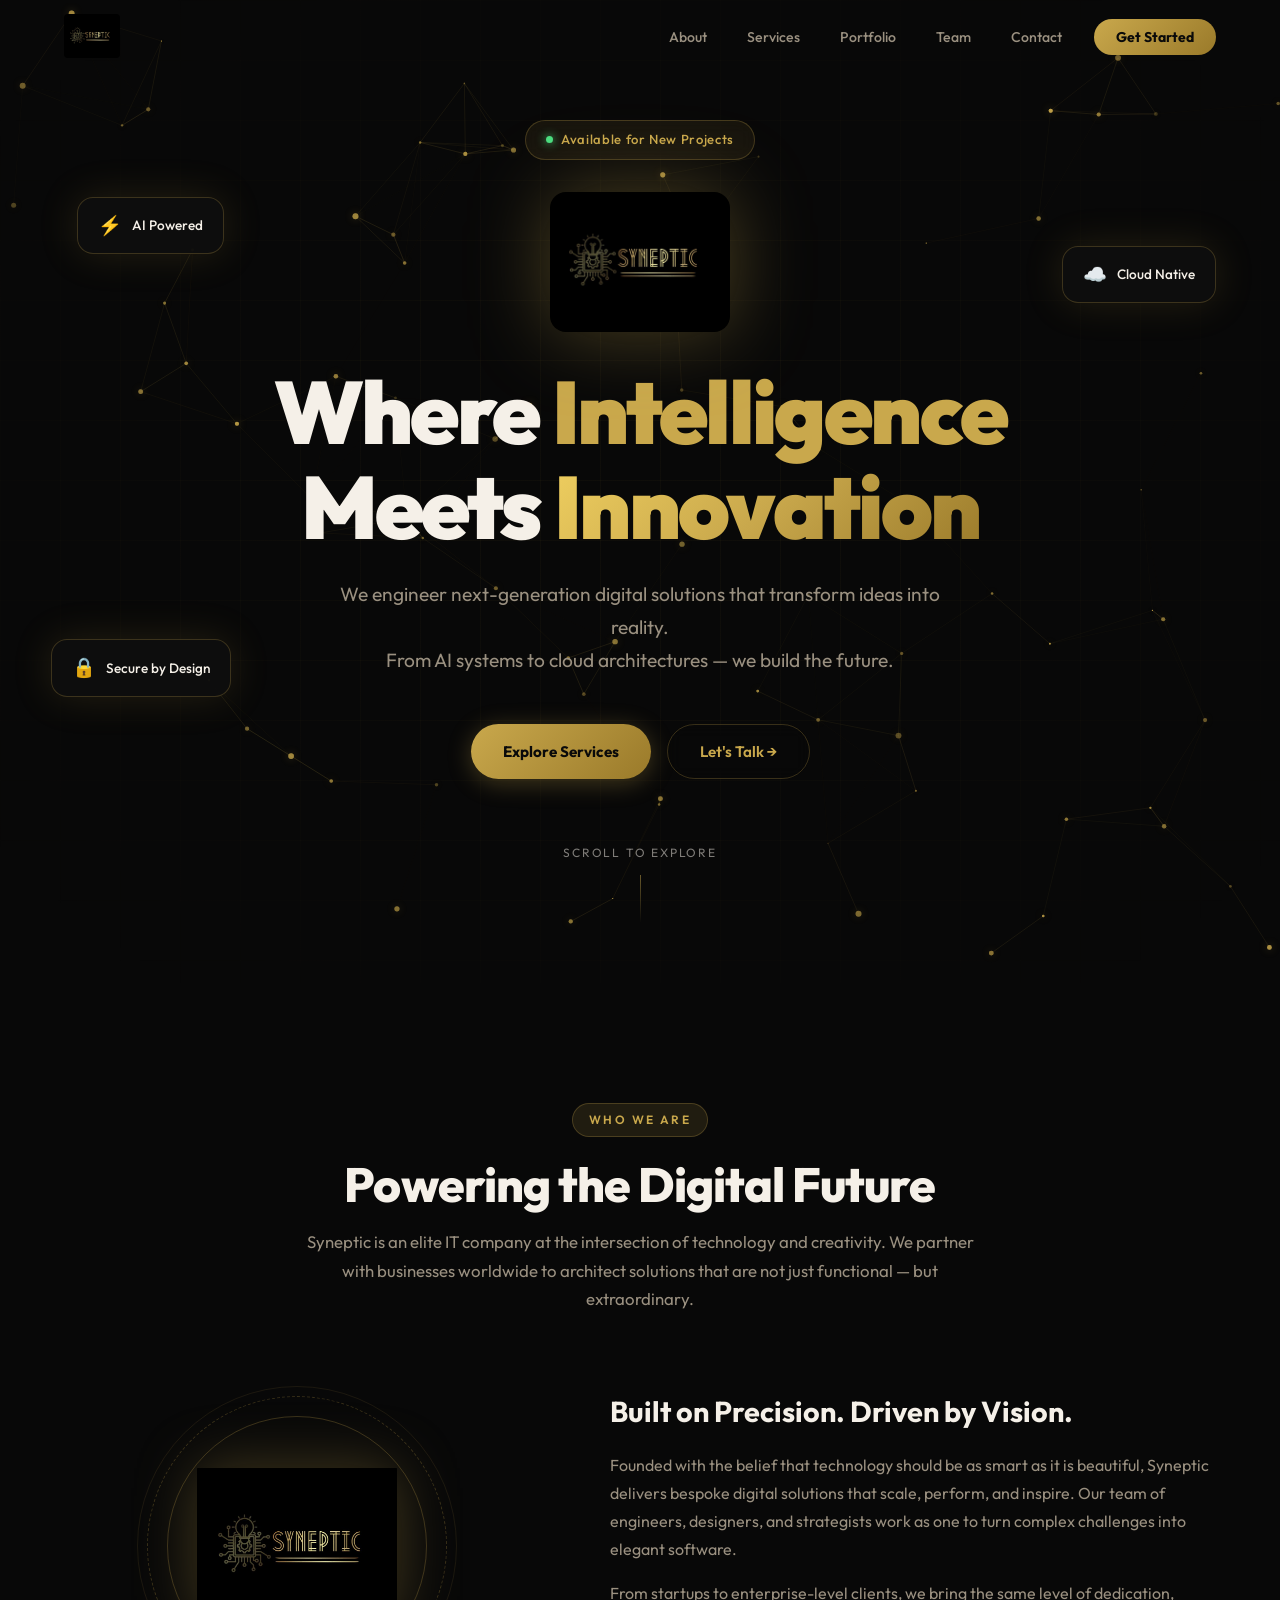
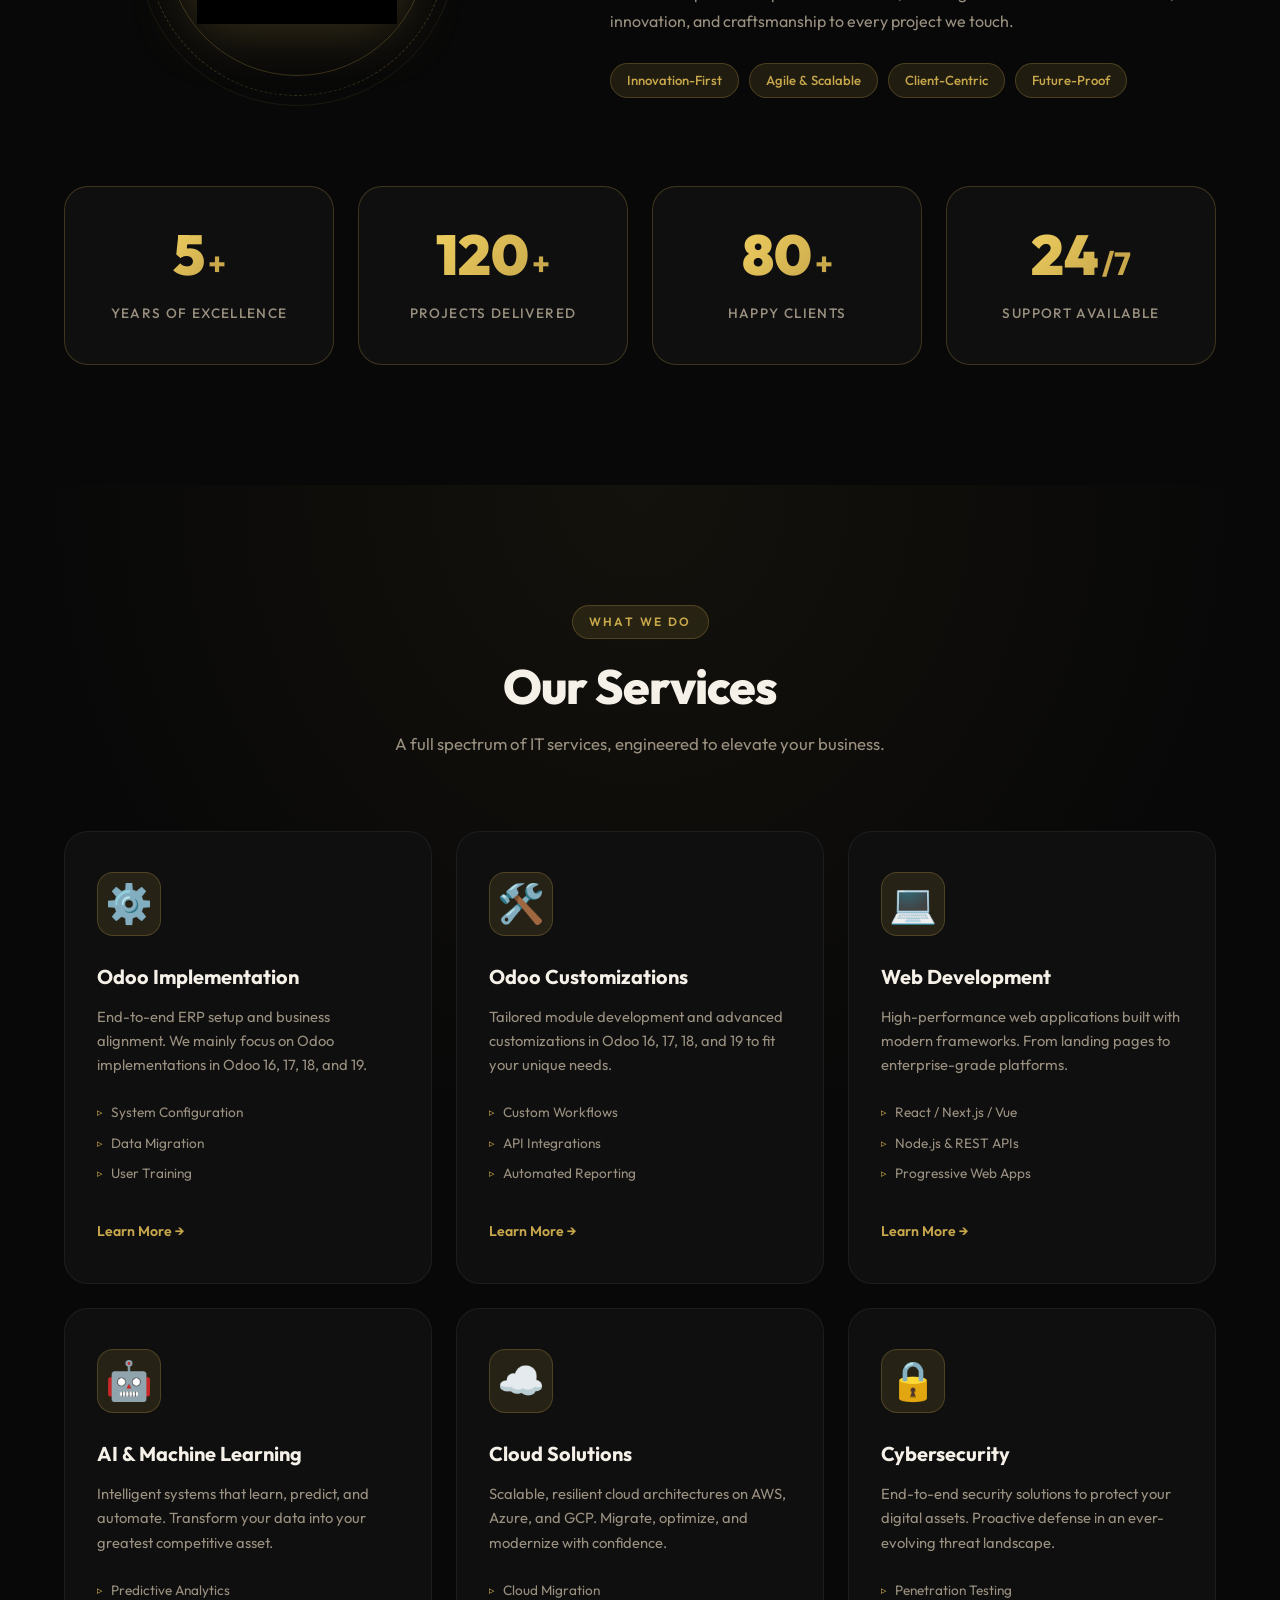
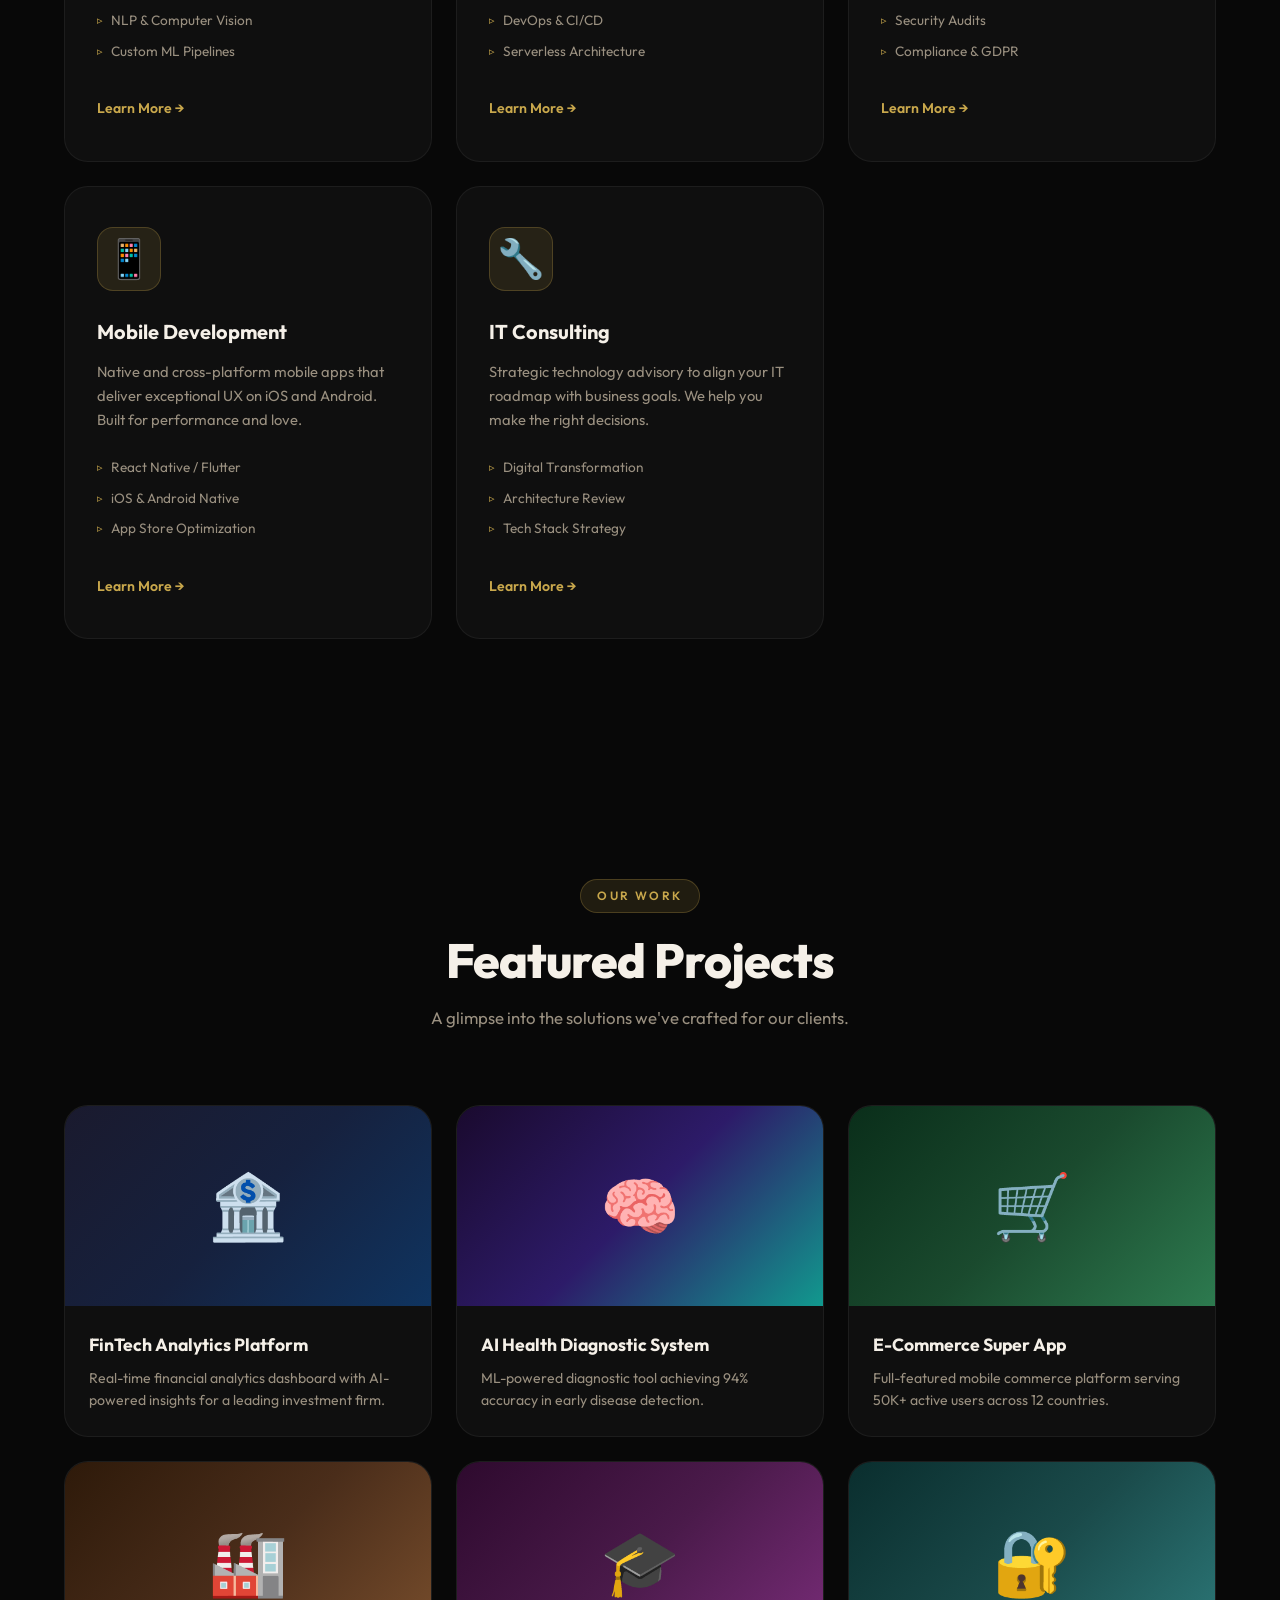
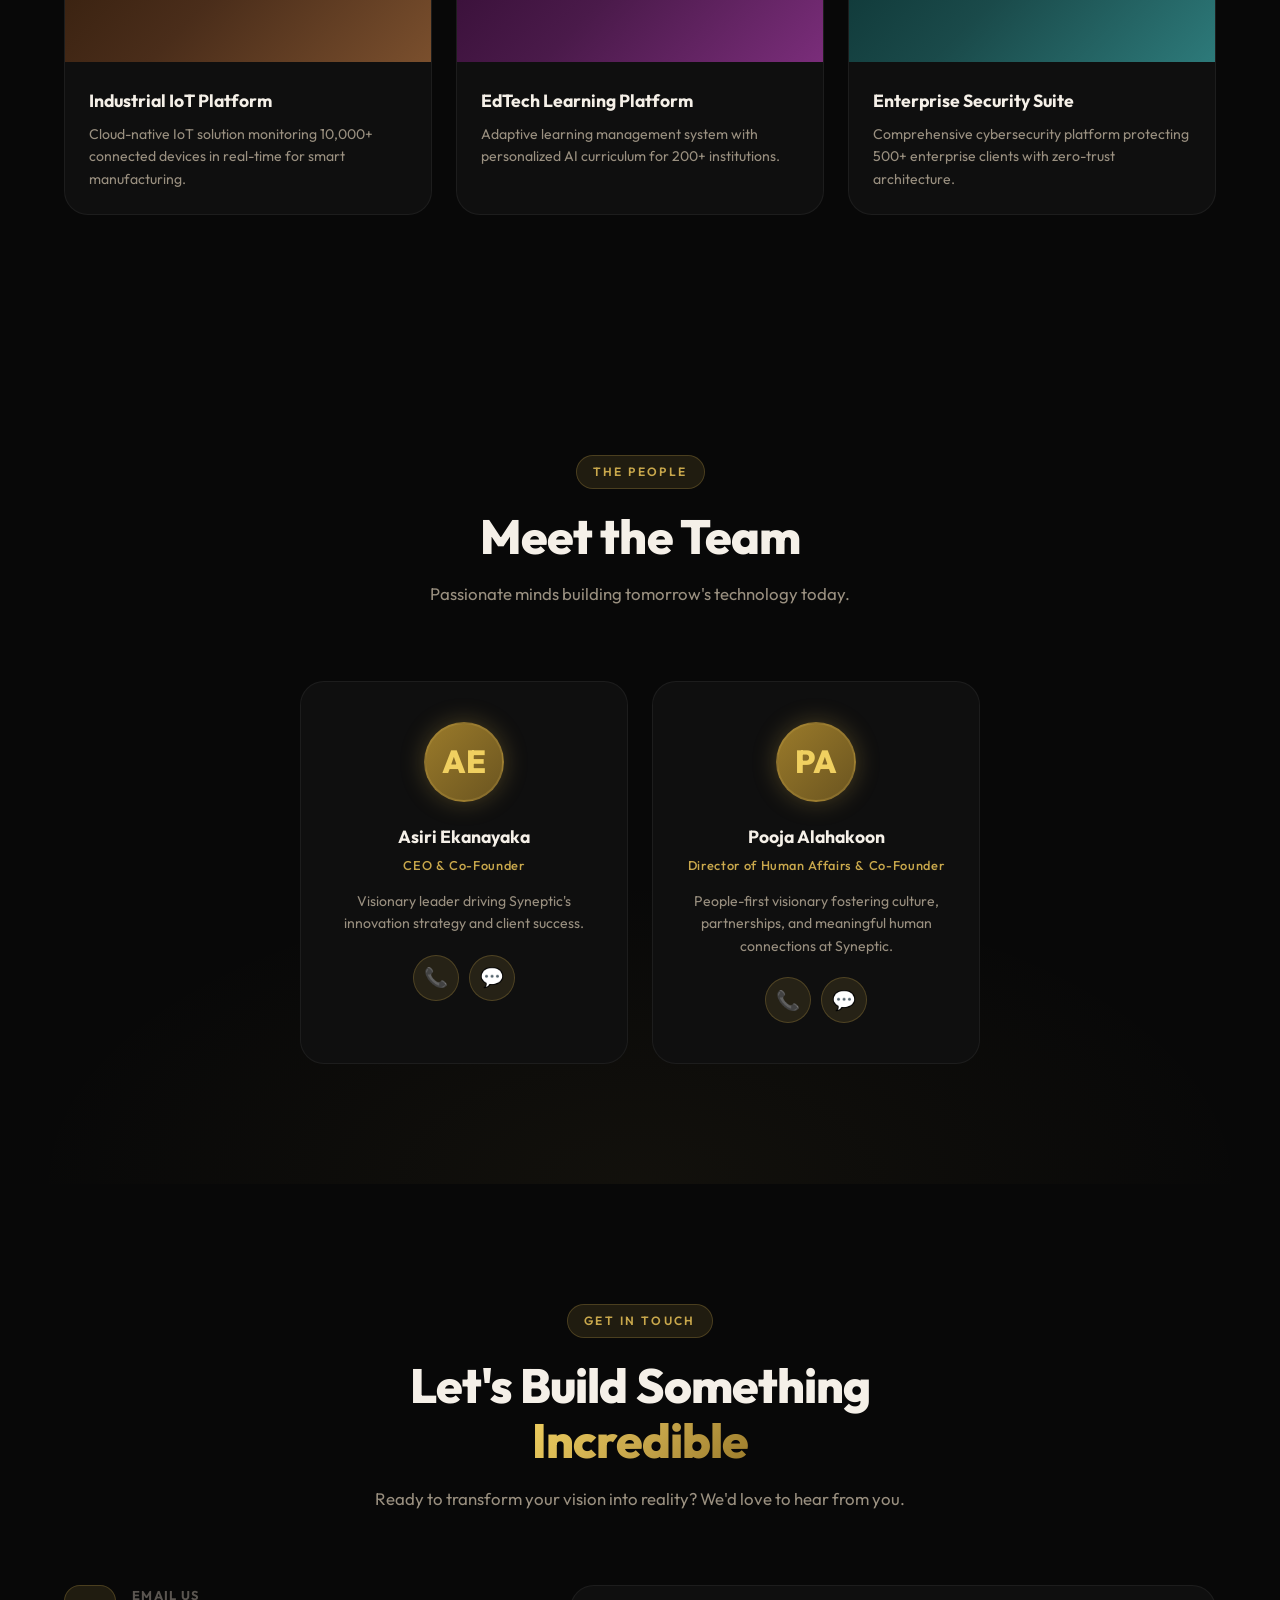
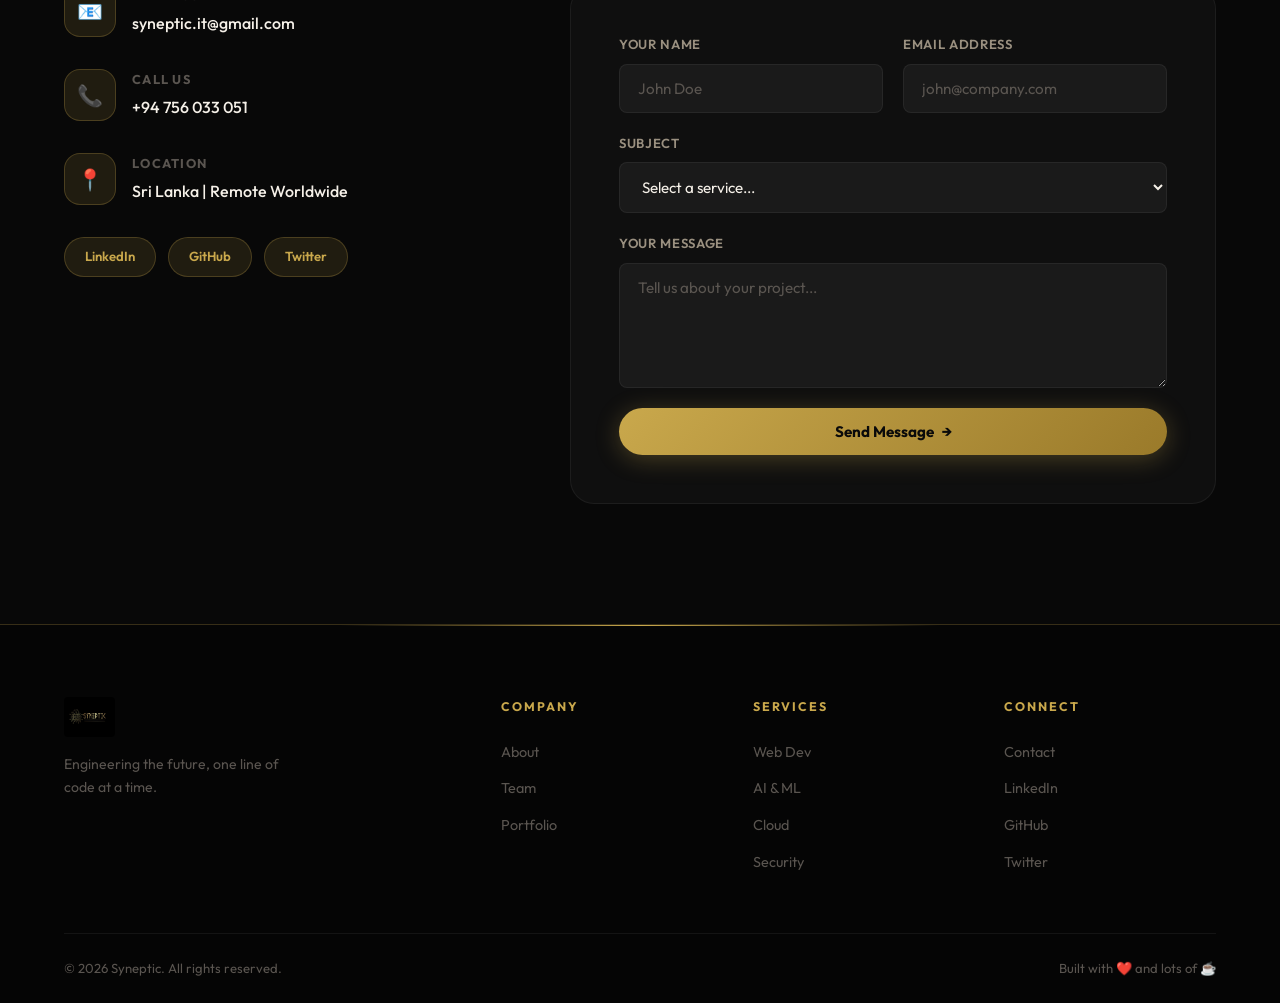
==== index.html @ e6604cab "🚀 Initial Syneptic website" ====
<!DOCTYPE html>
<html lang="en">

<head>
    <meta charset="UTF-8" />
    <meta name="viewport" content="width=device-width, initial-scale=1.0" />
    <title>Syneptic | Where Intelligence Meets Innovation</title>
    <meta name="description"
        content="Syneptic is a next-generation IT company delivering cutting-edge solutions in software development, AI/ML, cloud, cybersecurity, and digital transformation." />
    <meta name="keywords"
        content="Syneptic, IT company, software development, AI, cloud, cybersecurity, web development" />
    <meta property="og:title" content="Syneptic | Where Intelligence Meets Innovation" />
    <meta property="og:description" content="Next-generation IT solutions for a smarter world." />
    <meta property="og:type" content="website" />
    <link rel="preconnect" href="https://fonts.googleapis.com" />
    <link rel="preconnect" href="https://fonts.gstatic.com" crossorigin />
    <link
        href="https://fonts.googleapis.com/css2?family=Outfit:wght@300;400;500;600;700;800;900&family=Space+Grotesk:wght@300;400;500;600;700&display=swap"
        rel="stylesheet" />
    <link rel="stylesheet" href="index.css" />
</head>

<body>

    <!-- ══════════════════════ NAVBAR ══════════════════════ -->
    <nav class="navbar" id="navbar">
        <div class="nav-container">
            <a href="#hero" class="nav-logo">
                <img src="logo.jpg" alt="Syneptic Logo" class="logo-img" />
            </a>
            <ul class="nav-links" id="navLinks">
                <li><a href="#about" class="nav-link">About</a></li>
                <li><a href="#services" class="nav-link">Services</a></li>
                <li><a href="#portfolio" class="nav-link">Portfolio</a></li>
                <li><a href="#team" class="nav-link">Team</a></li>
                <li><a href="#contact" class="nav-link">Contact</a></li>
                <li><a href="#contact" class="nav-cta">Get Started</a></li>
            </ul>
            <button class="hamburger" id="hamburger" aria-label="Toggle menu">
                <span></span><span></span><span></span>
            </button>
        </div>
    </nav>

    <!-- ══════════════════════ HERO ══════════════════════ -->
    <section class="hero" id="hero">
        <canvas id="particleCanvas"></canvas>
        <div class="hero-grid-overlay"></div>
        <div class="hero-content">
            <div class="hero-badge">
                <span class="badge-dot"></span> Available for New Projects
            </div>
            <img src="logo.jpg" alt="Syneptic" class="hero-logo" />
            <h1 class="hero-title">
                Where <span class="gold-text">Intelligence</span><br />
                Meets <span class="gold-gradient-text">Innovation</span>
            </h1>
            <p class="hero-subtitle">
                We engineer next-generation digital solutions that transform ideas into reality.<br />
                From AI systems to cloud architectures — we build the future.
            </p>
            <div class="hero-actions">
                <a href="#services" class="btn btn-primary">Explore Services</a>
                <a href="#contact" class="btn btn-ghost">Let's Talk →</a>
            </div>
            <div class="hero-scroll-indicator">
                <span>Scroll to explore</span>
                <div class="scroll-line"></div>
            </div>
        </div>
        <div class="hero-floating-cards">
            <div class="float-card float-card-1">
                <span class="fc-icon">⚡</span>
                <span>AI Powered</span>
            </div>
            <div class="float-card float-card-2">
                <span class="fc-icon">🔒</span>
                <span>Secure by Design</span>
            </div>
            <div class="float-card float-card-3">
                <span class="fc-icon">☁️</span>
                <span>Cloud Native</span>
            </div>
        </div>
    </section>

    <!-- ══════════════════════ ABOUT ══════════════════════ -->
    <section class="about section" id="about">
        <div class="container">
            <div class="section-header reveal">
                <span class="section-tag">Who We Are</span>
                <h2 class="section-title">Powering the Digital Future</h2>
                <p class="section-subtitle">
                    Syneptic is an elite IT company at the intersection of technology and creativity.
                    We partner with businesses worldwide to architect solutions that are not just functional — but
                    extraordinary.
                </p>
            </div>
            <div class="about-grid">
                <div class="about-visual reveal">
                    <div class="about-circuit-box">
                        <img src="logo.jpg" alt="Syneptic" class="about-logo-big" />
                        <div class="circuit-ring ring-1"></div>
                        <div class="circuit-ring ring-2"></div>
                        <div class="circuit-ring ring-3"></div>
                    </div>
                </div>
                <div class="about-content reveal-right">
                    <h3>Built on Precision. Driven by Vision.</h3>
                    <p>
                        Founded with the belief that technology should be as smart as it is beautiful,
                        Syneptic delivers bespoke digital solutions that scale, perform, and inspire.
                        Our team of engineers, designers, and strategists work as one to turn complex
                        challenges into elegant software.
                    </p>
                    <p>
                        From startups to enterprise-level clients, we bring the same level of dedication,
                        innovation, and craftsmanship to every project we touch.
                    </p>
                    <div class="about-tags">
                        <span class="tag">Innovation-First</span>
                        <span class="tag">Agile & Scalable</span>
                        <span class="tag">Client-Centric</span>
                        <span class="tag">Future-Proof</span>
                    </div>
                </div>
            </div>

            <!-- Stats -->
            <div class="stats-grid reveal">
                <div class="stat-card">
                    <span class="stat-number" data-target="5">0</span>
                    <span class="stat-plus">+</span>
                    <span class="stat-label">Years of Excellence</span>
                </div>
                <div class="stat-card">
                    <span class="stat-number" data-target="120">0</span>
                    <span class="stat-plus">+</span>
                    <span class="stat-label">Projects Delivered</span>
                </div>
                <div class="stat-card">
                    <span class="stat-number" data-target="80">0</span>
                    <span class="stat-plus">+</span>
                    <span class="stat-label">Happy Clients</span>
                </div>
                <div class="stat-card">
                    <span class="stat-number" data-target="24">0</span>
                    <span class="stat-plus">/7</span>
                    <span class="stat-label">Support Available</span>
                </div>
            </div>
        </div>
    </section>

    <!-- ══════════════════════ SERVICES ══════════════════════ -->
    <section class="services section" id="services">
        <div class="container">
            <div class="section-header reveal">
                <span class="section-tag">What We Do</span>
                <h2 class="section-title">Our Services</h2>
                <p class="section-subtitle">
                    A full spectrum of IT services, engineered to elevate your business.
                </p>
            </div>
            <div class="services-grid">

                <div class="service-card reveal" data-delay="0">
                    <div class="service-icon-wrap">
                        <div class="service-icon">⚙️</div>
                    </div>
                    <h3>Odoo Implementation</h3>
                    <p>End-to-end ERP setup and business alignment. We mainly focus on Odoo implementations in Odoo 16, 17, 18, and 19.</p>
                    <ul class="service-list">
                        <li>System Configuration</li>
                        <li>Data Migration</li>
                        <li>User Training</li>
                    </ul>
                    <a href="#contact" class="service-link">Learn More →</a>
                </div>

                <div class="service-card reveal" data-delay="100">
                    <div class="service-icon-wrap">
                        <div class="service-icon">🛠️</div>
                    </div>
                    <h3>Odoo Customizations</h3>
                    <p>Tailored module development and advanced customizations in Odoo 16, 17, 18, and 19 to fit your unique needs.</p>
                    <ul class="service-list">
                        <li>Custom Workflows</li>
                        <li>API Integrations</li>
                        <li>Automated Reporting</li>
                    </ul>
                    <a href="#contact" class="service-link">Learn More →</a>
                </div>

                <div class="service-card reveal" data-delay="200">
                    <div class="service-icon-wrap">
                        <div class="service-icon">💻</div>
                    </div>
                    <h3>Web Development</h3>
                    <p>High-performance web applications built with modern frameworks. From landing pages to
                        enterprise-grade platforms.</p>
                    <ul class="service-list">
                        <li>React / Next.js / Vue</li>
                        <li>Node.js & REST APIs</li>
                        <li>Progressive Web Apps</li>
                    </ul>
                    <a href="#contact" class="service-link">Learn More →</a>
                </div>

                <div class="service-card reveal" data-delay="100">
                    <div class="service-icon-wrap">
                        <div class="service-icon">🤖</div>
                    </div>
                    <h3>AI & Machine Learning</h3>
                    <p>Intelligent systems that learn, predict, and automate. Transform your data into your greatest
                        competitive asset.</p>
                    <ul class="service-list">
                        <li>Predictive Analytics</li>
                        <li>NLP & Computer Vision</li>
                        <li>Custom ML Pipelines</li>
                    </ul>
                    <a href="#contact" class="service-link">Learn More →</a>
                </div>

                <div class="service-card reveal" data-delay="200">
                    <div class="service-icon-wrap">
                        <div class="service-icon">☁️</div>
                    </div>
                    <h3>Cloud Solutions</h3>
                    <p>Scalable, resilient cloud architectures on AWS, Azure, and GCP. Migrate, optimize, and modernize
                        with confidence.</p>
                    <ul class="service-list">
                        <li>Cloud Migration</li>
                        <li>DevOps & CI/CD</li>
                        <li>Serverless Architecture</li>
                    </ul>
                    <a href="#contact" class="service-link">Learn More →</a>
                </div>

                <div class="service-card reveal" data-delay="300">
                    <div class="service-icon-wrap">
                        <div class="service-icon">🔒</div>
                    </div>
                    <h3>Cybersecurity</h3>
                    <p>End-to-end security solutions to protect your digital assets. Proactive defense in an
                        ever-evolving threat landscape.</p>
                    <ul class="service-list">
                        <li>Penetration Testing</li>
                        <li>Security Audits</li>
                        <li>Compliance & GDPR</li>
                    </ul>
                    <a href="#contact" class="service-link">Learn More →</a>
                </div>

                <div class="service-card reveal" data-delay="400">
                    <div class="service-icon-wrap">
                        <div class="service-icon">📱</div>
                    </div>
                    <h3>Mobile Development</h3>
                    <p>Native and cross-platform mobile apps that deliver exceptional UX on iOS and Android. Built for
                        performance and love.</p>
                    <ul class="service-list">
                        <li>React Native / Flutter</li>
                        <li>iOS & Android Native</li>
                        <li>App Store Optimization</li>
                    </ul>
                    <a href="#contact" class="service-link">Learn More →</a>
                </div>

                <div class="service-card reveal" data-delay="500">
                    <div class="service-icon-wrap">
                        <div class="service-icon">🔧</div>
                    </div>
                    <h3>IT Consulting</h3>
                    <p>Strategic technology advisory to align your IT roadmap with business goals. We help you make the
                        right decisions.</p>
                    <ul class="service-list">
                        <li>Digital Transformation</li>
                        <li>Architecture Review</li>
                        <li>Tech Stack Strategy</li>
                    </ul>
                    <a href="#contact" class="service-link">Learn More →</a>
                </div>

            </div>
        </div>
    </section>

    <!-- ══════════════════════ PORTFOLIO ══════════════════════ -->
    <section class="portfolio section" id="portfolio">
        <div class="container">
            <div class="section-header reveal">
                <span class="section-tag">Our Work</span>
                <h2 class="section-title">Featured Projects</h2>
                <p class="section-subtitle">A glimpse into the solutions we've crafted for our clients.</p>
            </div>
            <div class="portfolio-grid">

                <div class="portfolio-card reveal" data-delay="0">
                    <div class="portfolio-image"
                        style="background: linear-gradient(135deg, #1a1a2e 0%, #16213e 50%, #0f3460 100%);">
                        <div class="portfolio-overlay">
                            <div class="portfolio-tech">
                                <span>React</span><span>Node.js</span><span>AWS</span>
                            </div>
                            <a href="#contact" class="portfolio-view-btn">View Project →</a>
                        </div>
                        <div class="portfolio-icon">🏦</div>
                    </div>
                    <div class="portfolio-info">
                        <h3>FinTech Analytics Platform</h3>
                        <p>Real-time financial analytics dashboard with AI-powered insights for a leading investment
                            firm.</p>
                    </div>
                </div>

                <div class="portfolio-card reveal" data-delay="150">
                    <div class="portfolio-image"
                        style="background: linear-gradient(135deg, #1a0a2e 0%, #2d1b69 50%, #11998e 100%);">
                        <div class="portfolio-overlay">
                            <div class="portfolio-tech">
                                <span>Python</span><span>TensorFlow</span><span>GCP</span>
                            </div>
                            <a href="#contact" class="portfolio-view-btn">View Project →</a>
                        </div>
                        <div class="portfolio-icon">🧠</div>
                    </div>
                    <div class="portfolio-info">
                        <h3>AI Health Diagnostic System</h3>
                        <p>ML-powered diagnostic tool achieving 94% accuracy in early disease detection.</p>
                    </div>
                </div>

                <div class="portfolio-card reveal" data-delay="300">
                    <div class="portfolio-image"
                        style="background: linear-gradient(135deg, #0a2e1a 0%, #1a4a2e 50%, #2d7a4f 100%);">
                        <div class="portfolio-overlay">
                            <div class="portfolio-tech">
                                <span>Flutter</span><span>Firebase</span><span>Stripe</span>
                            </div>
                            <a href="#contact" class="portfolio-view-btn">View Project →</a>
                        </div>
                        <div class="portfolio-icon">🛒</div>
                    </div>
                    <div class="portfolio-info">
                        <h3>E-Commerce Super App</h3>
                        <p>Full-featured mobile commerce platform serving 50K+ active users across 12 countries.</p>
                    </div>
                </div>

                <div class="portfolio-card reveal" data-delay="450">
                    <div class="portfolio-image"
                        style="background: linear-gradient(135deg, #2e1a0a 0%, #4a2d1a 50%, #7a4f2d 100%);">
                        <div class="portfolio-overlay">
                            <div class="portfolio-tech">
                                <span>Azure</span><span>Docker</span><span>K8s</span>
                            </div>
                            <a href="#contact" class="portfolio-view-btn">View Project →</a>
                        </div>
                        <div class="portfolio-icon">🏭</div>
                    </div>
                    <div class="portfolio-info">
                        <h3>Industrial IoT Platform</h3>
                        <p>Cloud-native IoT solution monitoring 10,000+ connected devices in real-time for smart
                            manufacturing.</p>
                    </div>
                </div>

                <div class="portfolio-card reveal" data-delay="600">
                    <div class="portfolio-image"
                        style="background: linear-gradient(135deg, #2e0a2e 0%, #4a1a4a 50%, #7a2d7a 100%);">
                        <div class="portfolio-overlay">
                            <div class="portfolio-tech">
                                <span>Next.js</span><span>PostgreSQL</span><span>Redis</span>
                            </div>
                            <a href="#contact" class="portfolio-view-btn">View Project →</a>
                        </div>
                        <div class="portfolio-icon">🎓</div>
                    </div>
                    <div class="portfolio-info">
                        <h3>EdTech Learning Platform</h3>
                        <p>Adaptive learning management system with personalized AI curriculum for 200+ institutions.
                        </p>
                    </div>
                </div>

                <div class="portfolio-card reveal" data-delay="750">
                    <div class="portfolio-image"
                        style="background: linear-gradient(135deg, #0a2e2e 0%, #1a4a4a 50%, #2d7a7a 100%);">
                        <div class="portfolio-overlay">
                            <div class="portfolio-tech">
                                <span>Vue.js</span><span>Go</span><span>AWS</span>
                            </div>
                            <a href="#contact" class="portfolio-view-btn">View Project →</a>
                        </div>
                        <div class="portfolio-icon">🔐</div>
                    </div>
                    <div class="portfolio-info">
                        <h3>Enterprise Security Suite</h3>
                        <p>Comprehensive cybersecurity platform protecting 500+ enterprise clients with zero-trust
                            architecture.</p>
                    </div>
                </div>

            </div>
        </div>
    </section>

    <!-- ══════════════════════ TEAM ══════════════════════ -->
    <section class="team section" id="team">
        <div class="container">
            <div class="section-header reveal">
                <span class="section-tag">The People</span>
                <h2 class="section-title">Meet the Team</h2>
                <p class="section-subtitle">Passionate minds building tomorrow's technology today.</p>
            </div>
            <div class="team-grid team-grid-duo">
                <div class="team-card reveal" data-delay="0">
                    <div class="team-avatar">
                        <div class="avatar-circle">AE</div>
                    </div>
                    <h3>Asiri Ekanayaka</h3>
                    <span class="team-role">CEO &amp; Co-Founder</span>
                    <p>Visionary leader driving Syneptic's innovation strategy and client success.</p>
                    <div class="team-socials">
                        <a href="tel:+94756033051" aria-label="Call" title="Call us">📞</a>
                        <a href="https://wa.me/94756033051" aria-label="WhatsApp" title="WhatsApp" target="_blank"
                            rel="noopener">💬</a>
                    </div>
                </div>
                <div class="team-card reveal" data-delay="150">
                    <div class="team-avatar">
                        <div class="avatar-circle">PA</div>
                    </div>
                    <h3>Pooja Alahakoon</h3>
                    <span class="team-role">Director of Human Affairs &amp; Co-Founder</span>
                    <p>People-first visionary fostering culture, partnerships, and meaningful human connections at
                        Syneptic.</p>
                    <div class="team-socials">
                        <a href="tel:+94756033051" aria-label="Call" title="Call us">📞</a>
                        <a href="https://wa.me/94756033051" aria-label="WhatsApp" title="WhatsApp" target="_blank"
                            rel="noopener">💬</a>
                    </div>
                </div>
            </div>
        </div>
    </section>

    <!-- ══════════════════════ CONTACT ══════════════════════ -->
    <section class="contact section" id="contact">
        <div class="container">
            <div class="section-header reveal">
                <span class="section-tag">Get In Touch</span>
                <h2 class="section-title">Let's Build Something <span class="gold-gradient-text">Incredible</span></h2>
                <p class="section-subtitle">Ready to transform your vision into reality? We'd love to hear from you.</p>
            </div>
            <div class="contact-grid">
                <div class="contact-info reveal">
                    <div class="contact-item">
                        <div class="contact-icon">📧</div>
                        <div>
                            <h4>Email Us</h4>
                            <a href="mailto:syneptic.it@gmail.com">syneptic.it@gmail.com</a>
                        </div>
                    </div>
                    <div class="contact-item">
                        <div class="contact-icon">📞</div>
                        <div>
                            <h4>Call Us</h4>
                            <a href="tel:+94756033051">+94 756 033 051</a>
                        </div>
                    </div>
                    <div class="contact-item">
                        <div class="contact-icon">📍</div>
                        <div>
                            <h4>Location</h4>
                            <span>Sri Lanka | Remote Worldwide</span>
                        </div>
                    </div>
                    <div class="contact-socials">
                        <a href="#" class="social-btn" aria-label="LinkedIn">LinkedIn</a>
                        <a href="#" class="social-btn" aria-label="GitHub">GitHub</a>
                        <a href="#" class="social-btn" aria-label="Twitter">Twitter</a>
                    </div>
                </div>
                <form class="contact-form reveal-right" id="contactForm" novalidate>
                    <div class="form-row">
                        <div class="form-group">
                            <label for="name">Your Name</label>
                            <input type="text" id="name" name="name" placeholder="John Doe" required />
                        </div>
                        <div class="form-group">
                            <label for="email">Email Address</label>
                            <input type="email" id="email" name="email" placeholder="john@company.com" required />
                        </div>
                    </div>
                    <div class="form-group">
                        <label for="subject">Subject</label>
                        <select id="subject" name="subject">
                            <option value="">Select a service...</option>
                            <option value="web">Web Development</option>
                            <option value="ai">AI & Machine Learning</option>
                            <option value="cloud">Cloud Solutions</option>
                            <option value="security">Cybersecurity</option>
                            <option value="mobile">Mobile Development</option>
                            <option value="consulting">IT Consulting</option>
                        </select>
                    </div>
                    <div class="form-group">
                        <label for="message">Your Message</label>
                        <textarea id="message" name="message" rows="5" placeholder="Tell us about your project..."
                            required></textarea>
                    </div>
                    <button type="submit" class="btn btn-primary btn-full" id="submitBtn">
                        <span class="btn-text">Send Message</span>
                        <span class="btn-icon">→</span>
                    </button>
                    <div class="form-success" id="formSuccess">
                        ✅ Thank you! We'll be in touch within 24 hours.
                    </div>
                </form>
            </div>
        </div>
    </section>

    <!-- ══════════════════════ FOOTER ══════════════════════ -->
    <footer class="footer">
        <div class="footer-glow"></div>
        <div class="container">
            <div class="footer-top">
                <div class="footer-brand">
                    <img src="logo.jpg" alt="Syneptic" class="footer-logo" />
                    <p>Engineering the future, one line of code at a time.</p>
                </div>
                <div class="footer-links-grid">
                    <div class="footer-col">
                        <h4>Company</h4>
                        <ul>
                            <li><a href="#about">About</a></li>
                            <li><a href="#team">Team</a></li>
                            <li><a href="#portfolio">Portfolio</a></li>
                        </ul>
                    </div>
                    <div class="footer-col">
                        <h4>Services</h4>
                        <ul>
                            <li><a href="#services">Web Dev</a></li>
                            <li><a href="#services">AI & ML</a></li>
                            <li><a href="#services">Cloud</a></li>
                            <li><a href="#services">Security</a></li>
                        </ul>
                    </div>
                    <div class="footer-col">
                        <h4>Connect</h4>
                        <ul>
                            <li><a href="#contact">Contact</a></li>
                            <li><a href="#">LinkedIn</a></li>
                            <li><a href="#">GitHub</a></li>
                            <li><a href="#">Twitter</a></li>
                        </ul>
                    </div>
                </div>
            </div>
            <div class="footer-bottom">
                <p>© 2026 Syneptic. All rights reserved.</p>
                <p class="footer-tagline">Built with ❤️ and lots of ☕</p>
            </div>
        </div>
    </footer>

    <script src="main.js"></script>
</body>

</html>
---- index.css ----
/* ═══════════════════════════════════════════════════════════
   SYNEPTIC — Premium IT Company Website
   index.css | Dark Gold Theme
═══════════════════════════════════════════════════════════ */

/* ── CSS Variables ── */
:root {
  --gold-light: #f0d060;
  --gold-mid: #c9a84c;
  --gold-dark: #9a7a2a;
  --gold-dim: #6b5520;
  --gold-glow: rgba(201, 168, 76, 0.3);
  --gold-glow-sm: rgba(201, 168, 76, 0.12);

  --bg-base: #080808;
  --bg-card: #0f0f0f;
  --bg-card2: #141414;
  --bg-surface: #1a1a1a;

  --text-primary: #f5f0e8;
  --text-secondary: #9a9080;
  --text-muted: #5a5550;

  --border-gold: rgba(201, 168, 76, 0.25);
  --border-subtle: rgba(255, 255, 255, 0.06);

  --radius-sm: 8px;
  --radius-md: 16px;
  --radius-lg: 24px;
  --radius-xl: 40px;

  --shadow-gold: 0 0 40px rgba(201, 168, 76, 0.15);
  --shadow-card: 0 8px 48px rgba(0, 0, 0, 0.6);

  --font-main: 'Outfit', sans-serif;
  --font-alt: 'Space Grotesk', sans-serif;

  --nav-h: 72px;
  --transition: 0.35s cubic-bezier(0.4, 0, 0.2, 1);
}

/* ── Reset & Base ── */
*,
*::before,
*::after {
  box-sizing: border-box;
  margin: 0;
  padding: 0;
}

html {
  scroll-behavior: smooth;
  scroll-padding-top: var(--nav-h);
}

body {
  font-family: var(--font-main);
  background: var(--bg-base);
  color: var(--text-primary);
  line-height: 1.65;
  overflow-x: hidden;
}

/* Custom scrollbar */
::-webkit-scrollbar {
  width: 6px;
}

::-webkit-scrollbar-track {
  background: var(--bg-base);
}

::-webkit-scrollbar-thumb {
  background: var(--gold-dim);
  border-radius: 99px;
}

::-webkit-scrollbar-thumb:hover {
  background: var(--gold-mid);
}

a {
  text-decoration: none;
  color: inherit;
}

img {
  max-width: 100%;
  display: block;
}

.container {
  max-width: 1200px;
  margin: 0 auto;
  padding: 0 24px;
}

.section {
  padding: 120px 0;
}

/* ═══════════════════════════════════════
   TYPOGRAPHY
═══════════════════════════════════════ */
.gold-text {
  color: var(--gold-mid);
}

.gold-gradient-text {
  background: linear-gradient(135deg, var(--gold-light), var(--gold-mid), var(--gold-dark));
  -webkit-background-clip: text;
  -webkit-text-fill-color: transparent;
  background-clip: text;
}

.section-tag {
  display: inline-block;
  font-size: 0.75rem;
  font-weight: 600;
  letter-spacing: 0.2em;
  text-transform: uppercase;
  color: var(--gold-mid);
  background: var(--gold-glow-sm);
  border: 1px solid var(--border-gold);
  padding: 6px 16px;
  border-radius: 99px;
  margin-bottom: 20px;
}

.section-header {
  text-align: center;
  max-width: 680px;
  margin: 0 auto 72px;
}

.section-title {
  font-size: clamp(2rem, 4vw, 3rem);
  font-weight: 800;
  line-height: 1.15;
  letter-spacing: -0.02em;
  margin-bottom: 16px;
}

.section-subtitle {
  color: var(--text-secondary);
  font-size: 1.05rem;
  line-height: 1.7;
}

/* ═══════════════════════════════════════
   BUTTONS
═══════════════════════════════════════ */
.btn {
  display: inline-flex;
  align-items: center;
  gap: 8px;
  padding: 14px 32px;
  border-radius: var(--radius-xl);
  font-family: var(--font-main);
  font-size: 0.95rem;
  font-weight: 600;
  cursor: pointer;
  transition: all var(--transition);
  border: none;
  outline: none;
  position: relative;
  overflow: hidden;
}

.btn::before {
  content: '';
  position: absolute;
  inset: 0;
  opacity: 0;
  transition: opacity var(--transition);
  border-radius: inherit;
}

.btn-primary {
  background: linear-gradient(135deg, var(--gold-mid), var(--gold-dark));
  color: #0a0a0a;
  font-weight: 700;
  box-shadow: 0 4px 24px var(--gold-glow);
}

.btn-primary::before {
  background: linear-gradient(135deg, var(--gold-light), var(--gold-mid));
}

.btn-primary:hover::before {
  opacity: 1;
}

.btn-primary:hover {
  transform: translateY(-2px);
  box-shadow: 0 8px 40px rgba(201, 168, 76, 0.4);
}

.btn-ghost {
  background: transparent;
  color: var(--gold-mid);
  border: 1px solid var(--border-gold);
  backdrop-filter: blur(8px);
}

.btn-ghost:hover {
  background: var(--gold-glow-sm);
  border-color: var(--gold-mid);
  transform: translateY(-2px);
  color: var(--gold-light);
}

.btn-full {
  width: 100%;
  justify-content: center;
}

/* ═══════════════════════════════════════
   NAVBAR
═══════════════════════════════════════ */
.navbar {
  position: fixed;
  top: 0;
  left: 0;
  right: 0;
  height: var(--nav-h);
  background: transparent;
  z-index: 1000;
  transition: all var(--transition);
}

.navbar.scrolled {
  background: rgba(8, 8, 8, 0.95);
  backdrop-filter: blur(20px);
  border-bottom: 1px solid var(--border-gold);
  box-shadow: 0 4px 32px rgba(0, 0, 0, 0.5);
}

.nav-container {
  max-width: 1200px;
  margin: 0 auto;
  padding: 0 24px;
  height: 100%;
  display: flex;
  align-items: center;
  justify-content: space-between;
}

.nav-logo {
  display: flex;
  align-items: center;
}

.logo-img {
  height: 44px;
  width: auto;
  object-fit: contain;
  border-radius: 4px;
}

.nav-links {
  display: flex;
  align-items: center;
  gap: 8px;
  list-style: none;
}

.nav-link {
  padding: 8px 16px;
  font-size: 0.88rem;
  font-weight: 500;
  color: var(--text-secondary);
  border-radius: var(--radius-sm);
  transition: all var(--transition);
  position: relative;
}

.nav-link::after {
  content: '';
  position: absolute;
  bottom: 4px;
  left: 50%;
  transform: translateX(-50%);
  width: 0;
  height: 2px;
  background: var(--gold-mid);
  border-radius: 99px;
  transition: width var(--transition);
}

.nav-link:hover {
  color: var(--text-primary);
}

.nav-link:hover::after {
  width: 20px;
}

.nav-cta {
  padding: 9px 22px;
  background: linear-gradient(135deg, var(--gold-mid), var(--gold-dark));
  color: #0a0a0a;
  font-size: 0.88rem;
  font-weight: 700;
  border-radius: var(--radius-xl);
  transition: all var(--transition);
  margin-left: 8px;
}

.nav-cta:hover {
  transform: translateY(-1px);
  box-shadow: 0 6px 24px var(--gold-glow);
  background: linear-gradient(135deg, var(--gold-light), var(--gold-mid));
}

.hamburger {
  display: none;
  flex-direction: column;
  gap: 5px;
  background: none;
  border: none;
  cursor: pointer;
  padding: 8px;
}

.hamburger span {
  display: block;
  width: 24px;
  height: 2px;
  background: var(--gold-mid);
  border-radius: 99px;
  transition: all var(--transition);
}

/* ═══════════════════════════════════════
   HERO
═══════════════════════════════════════ */
.hero {
  position: relative;
  min-height: 100vh;
  display: flex;
  align-items: center;
  justify-content: center;
  text-align: center;
  overflow: hidden;
  background: var(--bg-base);
}

#particleCanvas {
  position: absolute;
  inset: 0;
  width: 100%;
  height: 100%;
  z-index: 0;
}

.hero-grid-overlay {
  position: absolute;
  inset: 0;
  z-index: 1;
  background-image:
    linear-gradient(rgba(201, 168, 76, 0.04) 1px, transparent 1px),
    linear-gradient(90deg, rgba(201, 168, 76, 0.04) 1px, transparent 1px);
  background-size: 60px 60px;
  mask-image: radial-gradient(ellipse 80% 80% at 50% 50%, black 20%, transparent 80%);
}

.hero-content {
  position: relative;
  z-index: 2;
  padding: 120px 24px 60px;
  max-width: 900px;
  margin: 0 auto;
}

.hero-badge {
  display: inline-flex;
  align-items: center;
  gap: 8px;
  background: rgba(201, 168, 76, 0.08);
  border: 1px solid var(--border-gold);
  border-radius: 99px;
  padding: 8px 20px;
  font-size: 0.82rem;
  font-weight: 500;
  color: var(--gold-mid);
  letter-spacing: 0.05em;
  margin-bottom: 32px;
  backdrop-filter: blur(8px);
}

.badge-dot {
  width: 7px;
  height: 7px;
  background: #4ade80;
  border-radius: 50%;
  box-shadow: 0 0 10px #4ade80;
  animation: blink 1.5s ease infinite;
}

@keyframes blink {

  0%,
  100% {
    opacity: 1;
  }

  50% {
    opacity: 0.3;
  }
}

.hero-logo {
  width: 180px;
  height: auto;
  margin: 0 auto 32px;
  border-radius: var(--radius-md);
  filter: drop-shadow(0 0 40px rgba(201, 168, 76, 0.35));
  animation: heroLogoFloat 4s ease-in-out infinite;
}

@keyframes heroLogoFloat {

  0%,
  100% {
    transform: translateY(0);
  }

  50% {
    transform: translateY(-10px);
  }
}

.hero-title {
  font-size: clamp(2.8rem, 7vw, 5.5rem);
  font-weight: 900;
  line-height: 1.08;
  letter-spacing: -0.03em;
  margin-bottom: 24px;
}

.hero-subtitle {
  font-size: clamp(1rem, 2vw, 1.2rem);
  color: var(--text-secondary);
  max-width: 600px;
  margin: 0 auto 48px;
  line-height: 1.7;
}

.hero-actions {
  display: flex;
  gap: 16px;
  justify-content: center;
  flex-wrap: wrap;
  margin-bottom: 64px;
}

.hero-scroll-indicator {
  display: flex;
  flex-direction: column;
  align-items: center;
  gap: 12px;
  opacity: 0.5;
}

.hero-scroll-indicator span {
  font-size: 0.75rem;
  letter-spacing: 0.15em;
  text-transform: uppercase;
}

.scroll-line {
  width: 1px;
  height: 48px;
  background: linear-gradient(to bottom, var(--gold-mid), transparent);
  animation: scrollPulse 2s ease infinite;
}

@keyframes scrollPulse {
  0% {
    transform: scaleY(0);
    transform-origin: top;
  }

  50% {
    transform: scaleY(1);
    transform-origin: top;
  }

  50.001% {
    transform: scaleY(1);
    transform-origin: bottom;
  }

  100% {
    transform: scaleY(0);
    transform-origin: bottom;
  }
}

/* Floating cards */
.hero-floating-cards {
  position: absolute;
  inset: 0;
  z-index: 2;
  pointer-events: none;
}

.float-card {
  position: absolute;
  display: flex;
  align-items: center;
  gap: 10px;
  background: rgba(15, 15, 15, 0.85);
  backdrop-filter: blur(16px);
  border: 1px solid var(--border-gold);
  border-radius: var(--radius-md);
  padding: 12px 20px;
  font-size: 0.85rem;
  font-weight: 500;
  color: var(--text-primary);
  box-shadow: var(--shadow-gold);
  animation: floatAnim 6s ease-in-out infinite;
}

.float-card-1 {
  top: 20%;
  left: 6%;
  animation-delay: 0s;
}

.float-card-2 {
  top: 65%;
  left: 4%;
  animation-delay: -2s;
}

.float-card-3 {
  top: 25%;
  right: 5%;
  animation-delay: -4s;
}

.fc-icon {
  font-size: 1.2rem;
}

@keyframes floatAnim {

  0%,
  100% {
    transform: translateY(0px);
  }

  50% {
    transform: translateY(-12px);
  }
}

/* ═══════════════════════════════════════
   ABOUT
═══════════════════════════════════════ */
.about {
  background: var(--bg-base);
}

.about-grid {
  display: grid;
  grid-template-columns: 1fr 1.3fr;
  gap: 80px;
  align-items: center;
  margin-bottom: 80px;
}

.about-visual {
  display: flex;
  justify-content: center;
  align-items: center;
}

.about-circuit-box {
  position: relative;
  display: flex;
  align-items: center;
  justify-content: center;
  width: 320px;
  height: 320px;
}

.about-logo-big {
  width: 200px;
  height: 200px;
  object-fit: contain;
  border-radius: var(--radius-lg);
  position: relative;
  z-index: 2;
  filter: drop-shadow(0 0 30px rgba(201, 168, 76, 0.3));
}

.circuit-ring {
  position: absolute;
  border-radius: 50%;
  border: 1px solid var(--border-gold);
  animation: ringRotate 15s linear infinite;
}

.ring-1 {
  width: 260px;
  height: 260px;
  animation-duration: 20s;
}

.ring-2 {
  width: 300px;
  height: 300px;
  animation-duration: 30s;
  animation-direction: reverse;
  border-style: dashed;
}

.ring-3 {
  width: 320px;
  height: 320px;
  animation-duration: 45s;
  border-color: rgba(201, 168, 76, 0.10);
}

@keyframes ringRotate {
  to {
    transform: rotate(360deg);
  }
}

.about-content h3 {
  font-size: 1.8rem;
  font-weight: 700;
  margin-bottom: 20px;
  line-height: 1.3;
}

.about-content p {
  color: var(--text-secondary);
  margin-bottom: 16px;
  line-height: 1.75;
}

.about-tags {
  display: flex;
  flex-wrap: wrap;
  gap: 10px;
  margin-top: 28px;
}

.tag {
  padding: 6px 16px;
  background: var(--gold-glow-sm);
  border: 1px solid var(--border-gold);
  border-radius: 99px;
  font-size: 0.82rem;
  font-weight: 500;
  color: var(--gold-mid);
}

/* Stats */
.stats-grid {
  display: grid;
  grid-template-columns: repeat(4, 1fr);
  gap: 24px;
}

.stat-card {
  background: var(--bg-card);
  border: 1px solid var(--border-gold);
  border-radius: var(--radius-lg);
  padding: 40px 24px;
  text-align: center;
  position: relative;
  overflow: hidden;
  transition: all var(--transition);
}

.stat-card::before {
  content: '';
  position: absolute;
  bottom: 0;
  left: 0;
  right: 0;
  height: 2px;
  background: linear-gradient(90deg, transparent, var(--gold-mid), transparent);
  transform: scaleX(0);
  transition: transform var(--transition);
}

.stat-card:hover {
  transform: translateY(-4px);
  border-color: var(--gold-mid);
  box-shadow: var(--shadow-gold);
}

.stat-card:hover::before {
  transform: scaleX(1);
}

.stat-number {
  font-size: 3.5rem;
  font-weight: 900;
  background: linear-gradient(135deg, var(--gold-light), var(--gold-mid));
  -webkit-background-clip: text;
  -webkit-text-fill-color: transparent;
  background-clip: text;
  line-height: 1;
}

.stat-plus {
  font-size: 2rem;
  font-weight: 700;
  color: var(--gold-mid);
}

.stat-label {
  display: block;
  margin-top: 12px;
  color: var(--text-secondary);
  font-size: 0.85rem;
  font-weight: 500;
  text-transform: uppercase;
  letter-spacing: 0.1em;
}

/* ═══════════════════════════════════════
   SERVICES
═══════════════════════════════════════ */
.services {
  background: radial-gradient(ellipse 80% 60% at 50% 0%, rgba(201, 168, 76, 0.06) 0%, transparent 60%), var(--bg-base);
}

.services-grid {
  display: grid;
  grid-template-columns: repeat(3, 1fr);
  gap: 24px;
}

.service-card {
  background: var(--bg-card);
  border: 1px solid var(--border-subtle);
  border-radius: var(--radius-lg);
  padding: 40px 32px;
  position: relative;
  overflow: hidden;
  transition: all var(--transition);
  cursor: default;
}

.service-card::after {
  content: '';
  position: absolute;
  inset: 0;
  border-radius: inherit;
  border: 1px solid var(--border-gold);
  opacity: 0;
  transition: opacity var(--transition);
}

.service-card:hover {
  transform: translateY(-6px);
  background: var(--bg-card2);
  box-shadow: var(--shadow-gold);
}

.service-card:hover::after {
  opacity: 1;
}

.service-icon-wrap {
  margin-bottom: 24px;
}

.service-icon {
  font-size: 2.4rem;
  width: 64px;
  height: 64px;
  background: var(--gold-glow-sm);
  border: 1px solid var(--border-gold);
  border-radius: var(--radius-md);
  display: flex;
  align-items: center;
  justify-content: center;
  transition: all var(--transition);
}

.service-card:hover .service-icon {
  background: rgba(201, 168, 76, 0.2);
  box-shadow: 0 0 24px var(--gold-glow);
}

.service-card h3 {
  font-size: 1.25rem;
  font-weight: 700;
  margin-bottom: 12px;
}

.service-card p {
  color: var(--text-secondary);
  font-size: 0.92rem;
  line-height: 1.65;
  margin-bottom: 20px;
}

.service-list {
  list-style: none;
  margin-bottom: 28px;
}

.service-list li {
  color: var(--text-secondary);
  font-size: 0.85rem;
  padding: 4px 0;
  display: flex;
  align-items: center;
  gap: 8px;
}

.service-list li::before {
  content: '▹';
  color: var(--gold-mid);
  font-size: 0.7rem;
}

.service-link {
  font-size: 0.88rem;
  font-weight: 600;
  color: var(--gold-mid);
  transition: all var(--transition);
  display: inline-flex;
  align-items: center;
  gap: 4px;
}

.service-link:hover {
  color: var(--gold-light);
  gap: 8px;
}

/* ═══════════════════════════════════════
   PORTFOLIO
═══════════════════════════════════════ */
.portfolio {
  background: var(--bg-base);
}

.portfolio-grid {
  display: grid;
  grid-template-columns: repeat(3, 1fr);
  gap: 24px;
}

.portfolio-card {
  border-radius: var(--radius-lg);
  overflow: hidden;
  background: var(--bg-card);
  border: 1px solid var(--border-subtle);
  transition: all var(--transition);
}

.portfolio-card:hover {
  transform: translateY(-6px);
  border-color: var(--border-gold);
  box-shadow: var(--shadow-gold);
}

.portfolio-image {
  position: relative;
  height: 200px;
  display: flex;
  align-items: center;
  justify-content: center;
  overflow: hidden;
}

.portfolio-icon {
  font-size: 4rem;
  position: relative;
  z-index: 1;
  transition: all var(--transition);
}

.portfolio-card:hover .portfolio-icon {
  transform: scale(0.7) translateY(-20px);
  opacity: 0.3;
}

.portfolio-overlay {
  position: absolute;
  inset: 0;
  background: rgba(8, 8, 8, 0.88);
  display: flex;
  flex-direction: column;
  align-items: center;
  justify-content: center;
  gap: 20px;
  opacity: 0;
  transition: all var(--transition);
  z-index: 2;
  backdrop-filter: blur(4px);
}

.portfolio-card:hover .portfolio-overlay {
  opacity: 1;
}

.portfolio-tech {
  display: flex;
  gap: 8px;
  flex-wrap: wrap;
  justify-content: center;
}

.portfolio-tech span {
  background: var(--gold-glow-sm);
  border: 1px solid var(--border-gold);
  border-radius: 99px;
  padding: 4px 12px;
  font-size: 0.75rem;
  color: var(--gold-mid);
  font-weight: 500;
}

.portfolio-view-btn {
  padding: 10px 24px;
  background: linear-gradient(135deg, var(--gold-mid), var(--gold-dark));
  color: #0a0a0a;
  font-weight: 700;
  font-size: 0.85rem;
  border-radius: 99px;
  transition: all var(--transition);
}

.portfolio-view-btn:hover {
  background: linear-gradient(135deg, var(--gold-light), var(--gold-mid));
  transform: scale(1.05);
}

.portfolio-info {
  padding: 24px;
}

.portfolio-info h3 {
  font-size: 1.1rem;
  font-weight: 700;
  margin-bottom: 8px;
}

.portfolio-info p {
  color: var(--text-secondary);
  font-size: 0.88rem;
  line-height: 1.6;
}

/* ═══════════════════════════════════════
   TEAM
═══════════════════════════════════════ */
.team {
  background: radial-gradient(ellipse 80% 60% at 50% 100%, rgba(201, 168, 76, 0.05) 0%, transparent 60%), var(--bg-base);
}

.team-grid {
  display: grid;
  grid-template-columns: repeat(4, 1fr);
  gap: 24px;
}

/* 2-member layout: centered */
.team-grid-duo {
  grid-template-columns: repeat(2, 1fr);
  max-width: 680px;
  margin-left: auto;
  margin-right: auto;
}



.team-card {
  background: var(--bg-card);
  border: 1px solid var(--border-subtle);
  border-radius: var(--radius-lg);
  padding: 40px 24px;
  text-align: center;
  transition: all var(--transition);
}

.team-card:hover {
  transform: translateY(-6px);
  border-color: var(--border-gold);
  box-shadow: var(--shadow-gold);
}

.team-avatar {
  margin-bottom: 20px;
  display: flex;
  justify-content: center;
}

.avatar-circle {
  width: 80px;
  height: 80px;
  border-radius: 50%;
  background: linear-gradient(135deg, var(--gold-dark), var(--gold-dim));
  border: 2px solid var(--border-gold);
  display: flex;
  align-items: center;
  justify-content: center;
  font-size: 2rem;
  font-weight: 800;
  color: var(--gold-light);
  box-shadow: 0 0 24px var(--gold-glow);
}

.team-card h3 {
  font-size: 1.1rem;
  font-weight: 700;
  margin-bottom: 4px;
}

.team-role {
  font-size: 0.8rem;
  color: var(--gold-mid);
  font-weight: 500;
  letter-spacing: 0.05em;
  display: block;
  margin-bottom: 14px;
}

.team-card p {
  color: var(--text-secondary);
  font-size: 0.88rem;
  line-height: 1.6;
  margin-bottom: 20px;
}

.team-socials {
  display: flex;
  gap: 10px;
  justify-content: center;
}

.team-socials a {
  width: 46px;
  height: 46px;
  border-radius: 50%;
  background: var(--gold-glow-sm);
  border: 1px solid var(--border-gold);
  display: flex;
  align-items: center;
  justify-content: center;
  font-size: 1.2rem;
  font-weight: 700;
  color: var(--gold-mid);
  transition: all var(--transition);
  text-decoration: none;
}

.team-socials a:hover {
  background: rgba(201, 168, 76, 0.25);
  border-color: var(--gold-mid);
  transform: scale(1.12);
  box-shadow: 0 0 16px var(--gold-glow);
}

/* ═══════════════════════════════════════
   CONTACT
═══════════════════════════════════════ */
.contact {
  background: var(--bg-base);
}

.contact-grid {
  display: grid;
  grid-template-columns: 1fr 1.5fr;
  gap: 80px;
  align-items: start;
}

.contact-item {
  display: flex;
  align-items: flex-start;
  gap: 16px;
  margin-bottom: 32px;
}

.contact-icon {
  width: 52px;
  height: 52px;
  background: var(--gold-glow-sm);
  border: 1px solid var(--border-gold);
  border-radius: var(--radius-md);
  display: flex;
  align-items: center;
  justify-content: center;
  font-size: 1.3rem;
  flex-shrink: 0;
}

.contact-item h4 {
  font-size: 0.8rem;
  text-transform: uppercase;
  letter-spacing: 0.1em;
  color: var(--text-muted);
  margin-bottom: 4px;
}

.contact-item a,
.contact-item span {
  color: var(--text-primary);
  font-size: 1rem;
  font-weight: 500;
  transition: color var(--transition);
}

.contact-item a:hover {
  color: var(--gold-mid);
}

.contact-socials {
  display: flex;
  gap: 12px;
  margin-top: 8px;
  flex-wrap: wrap;
}

.social-btn {
  padding: 8px 20px;
  background: var(--gold-glow-sm);
  border: 1px solid var(--border-gold);
  border-radius: 99px;
  font-size: 0.82rem;
  font-weight: 600;
  color: var(--gold-mid);
  transition: all var(--transition);
}

.social-btn:hover {
  background: var(--gold-mid);
  color: #0a0a0a;
  border-color: var(--gold-mid);
  transform: translateY(-2px);
}

/* Form */
.contact-form {
  background: var(--bg-card);
  border: 1px solid var(--border-subtle);
  border-radius: var(--radius-lg);
  padding: 48px;
}

.form-row {
  display: grid;
  grid-template-columns: 1fr 1fr;
  gap: 20px;
}

.form-group {
  margin-bottom: 20px;
  display: flex;
  flex-direction: column;
  gap: 8px;
}

.form-group label {
  font-size: 0.82rem;
  font-weight: 600;
  color: var(--text-secondary);
  letter-spacing: 0.05em;
  text-transform: uppercase;
}

.form-group input,
.form-group select,
.form-group textarea {
  background: var(--bg-surface);
  border: 1px solid var(--border-subtle);
  border-radius: var(--radius-sm);
  padding: 14px 18px;
  color: var(--text-primary);
  font-family: var(--font-main);
  font-size: 0.95rem;
  transition: all var(--transition);
  outline: none;
  resize: vertical;
}

.form-group input::placeholder,
.form-group textarea::placeholder {
  color: var(--text-muted);
}

.form-group input:focus,
.form-group select:focus,
.form-group textarea:focus {
  border-color: var(--gold-mid);
  background: rgba(201, 168, 76, 0.04);
  box-shadow: 0 0 0 3px rgba(201, 168, 76, 0.12);
}

.form-group select option {
  background: var(--bg-surface);
  color: var(--text-primary);
}

.form-success {
  display: none;
  margin-top: 16px;
  padding: 14px 20px;
  background: rgba(74, 222, 128, 0.1);
  border: 1px solid rgba(74, 222, 128, 0.3);
  border-radius: var(--radius-sm);
  color: #4ade80;
  font-size: 0.9rem;
  text-align: center;
}

.form-success.show {
  display: block;
  animation: fadeIn 0.4s ease;
}

/* ═══════════════════════════════════════
   FOOTER
═══════════════════════════════════════ */
.footer {
  background: #050505;
  border-top: 1px solid var(--border-gold);
  position: relative;
  overflow: hidden;
}

.footer-glow {
  position: absolute;
  top: 0;
  left: 50%;
  transform: translateX(-50%);
  width: 600px;
  height: 1px;
  background: linear-gradient(90deg, transparent, var(--gold-mid), transparent);
}

.footer-top {
  display: grid;
  grid-template-columns: 1fr 2fr;
  gap: 80px;
  padding: 72px 0 48px;
}

.footer-brand p {
  color: var(--text-muted);
  font-size: 0.88rem;
  line-height: 1.6;
  max-width: 240px;
  margin-top: 16px;
}

.footer-logo {
  height: 40px;
  width: auto;
  object-fit: contain;
  border-radius: 4px;
}

.footer-links-grid {
  display: grid;
  grid-template-columns: repeat(3, 1fr);
  gap: 40px;
}

.footer-col h4 {
  font-size: 0.78rem;
  font-weight: 700;
  text-transform: uppercase;
  letter-spacing: 0.15em;
  color: var(--gold-mid);
  margin-bottom: 20px;
}

.footer-col ul {
  list-style: none;
}

.footer-col li {
  margin-bottom: 10px;
}

.footer-col a {
  color: var(--text-muted);
  font-size: 0.9rem;
  transition: color var(--transition);
}

.footer-col a:hover {
  color: var(--gold-mid);
}

.footer-bottom {
  display: flex;
  justify-content: space-between;
  align-items: center;
  padding: 24px 0;
  border-top: 1px solid var(--border-subtle);
  font-size: 0.82rem;
  color: var(--text-muted);
}

/* ═══════════════════════════════════════
   SCROLL REVEAL ANIMATIONS
═══════════════════════════════════════ */
.reveal {
  opacity: 0;
  transform: translateY(40px);
  transition: opacity 0.8s cubic-bezier(0.4, 0, 0.2, 1), transform 0.8s cubic-bezier(0.4, 0, 0.2, 1);
}

.reveal-right {
  opacity: 0;
  transform: translateX(40px);
  transition: opacity 0.8s cubic-bezier(0.4, 0, 0.2, 1), transform 0.8s cubic-bezier(0.4, 0, 0.2, 1);
}

.reveal.visible,
.reveal-right.visible {
  opacity: 1;
  transform: translate(0);
}

@keyframes fadeIn {
  from {
    opacity: 0;
    transform: translateY(8px);
  }

  to {
    opacity: 1;
    transform: translateY(0);
  }
}

/* ═══════════════════════════════════════
   RESPONSIVE
═══════════════════════════════════════ */
@media (max-width: 1024px) {

  .services-grid,
  .portfolio-grid {
    grid-template-columns: repeat(2, 1fr);
  }

  .team-grid {
    grid-template-columns: repeat(2, 1fr);
  }

  .about-grid {
    grid-template-columns: 1fr;
    gap: 48px;
  }

  .about-visual {
    display: none;
  }

  .stats-grid {
    grid-template-columns: repeat(2, 1fr);
  }

  .contact-grid {
    grid-template-columns: 1fr;
    gap: 48px;
  }

  .float-card-1,
  .float-card-3 {
    display: none;
  }

  .float-card-2 {
    left: 50%;
    transform: translateX(-50%);
    top: auto;
    bottom: 120px;
  }

  .footer-top {
    grid-template-columns: 1fr;
    gap: 48px;
  }
}

@media (max-width: 768px) {
  :root {
    --nav-h: 60px;
  }

  .section {
    padding: 80px 0;
  }

  .nav-links {
    display: none;
    position: fixed;
    top: var(--nav-h);
    left: 0;
    right: 0;
    background: rgba(8, 8, 8, 0.98);
    backdrop-filter: blur(20px);
    flex-direction: column;
    padding: 24px;
    gap: 4px;
    border-bottom: 1px solid var(--border-gold);
  }

  .nav-links.open {
    display: flex;
  }

  .nav-link {
    padding: 12px 16px;
    width: 100%;
    border-radius: var(--radius-sm);
  }

  .nav-cta {
    width: 100%;
    text-align: center;
    justify-content: center;
    margin-left: 0;
    margin-top: 8px;
    padding: 13px;
  }

  .hamburger {
    display: flex;
  }

  .services-grid,
  .portfolio-grid {
    grid-template-columns: 1fr;
  }

  .team-grid {
    grid-template-columns: 1fr 1fr;
  }

  .stats-grid {
    grid-template-columns: repeat(2, 1fr);
  }

  .hero-floating-cards {
    display: none;
  }

  .form-row {
    grid-template-columns: 1fr;
  }

  .contact-form {
    padding: 32px 24px;
  }

  .footer-links-grid {
    grid-template-columns: repeat(2, 1fr);
  }

  .footer-bottom {
    flex-direction: column;
    gap: 8px;
    text-align: center;
  }
}

@media (max-width: 480px) {
  .team-grid {
    grid-template-columns: 1fr;
  }

  .hero-title {
    font-size: 2.4rem;
  }
}
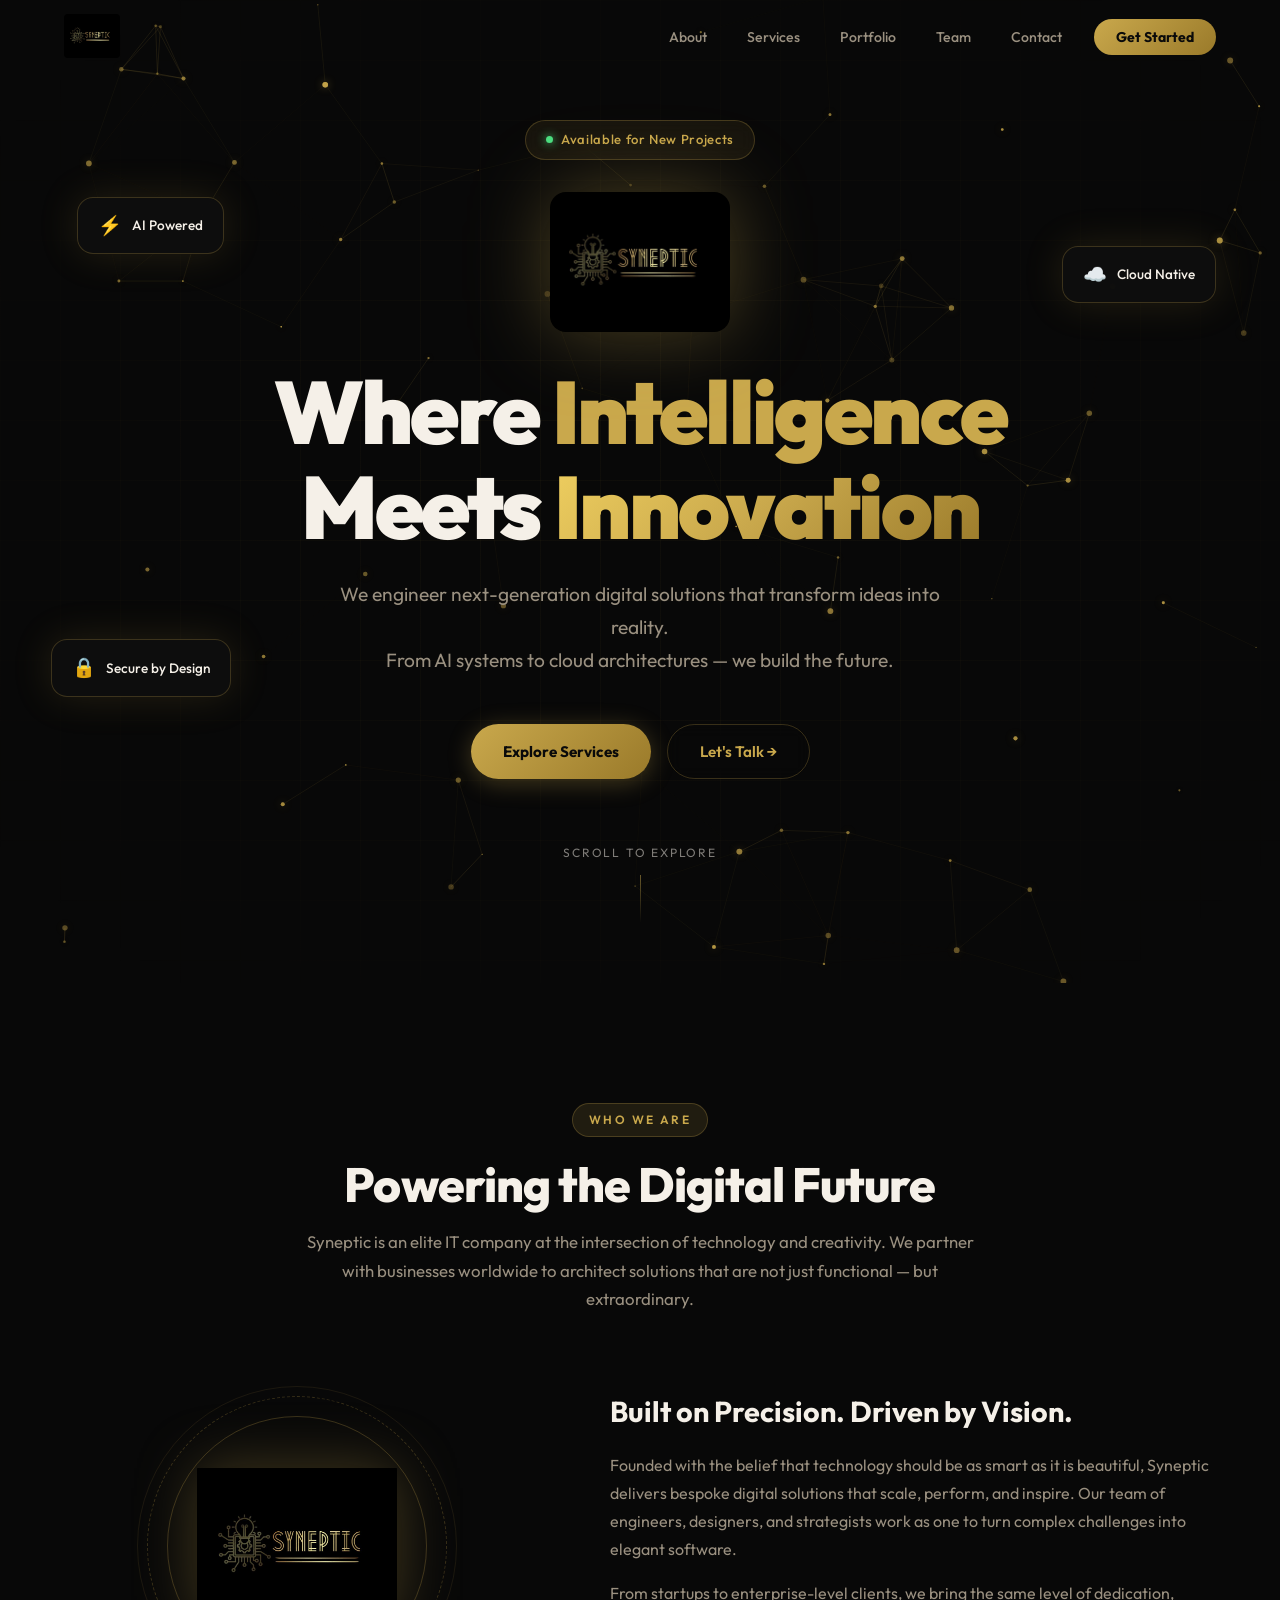
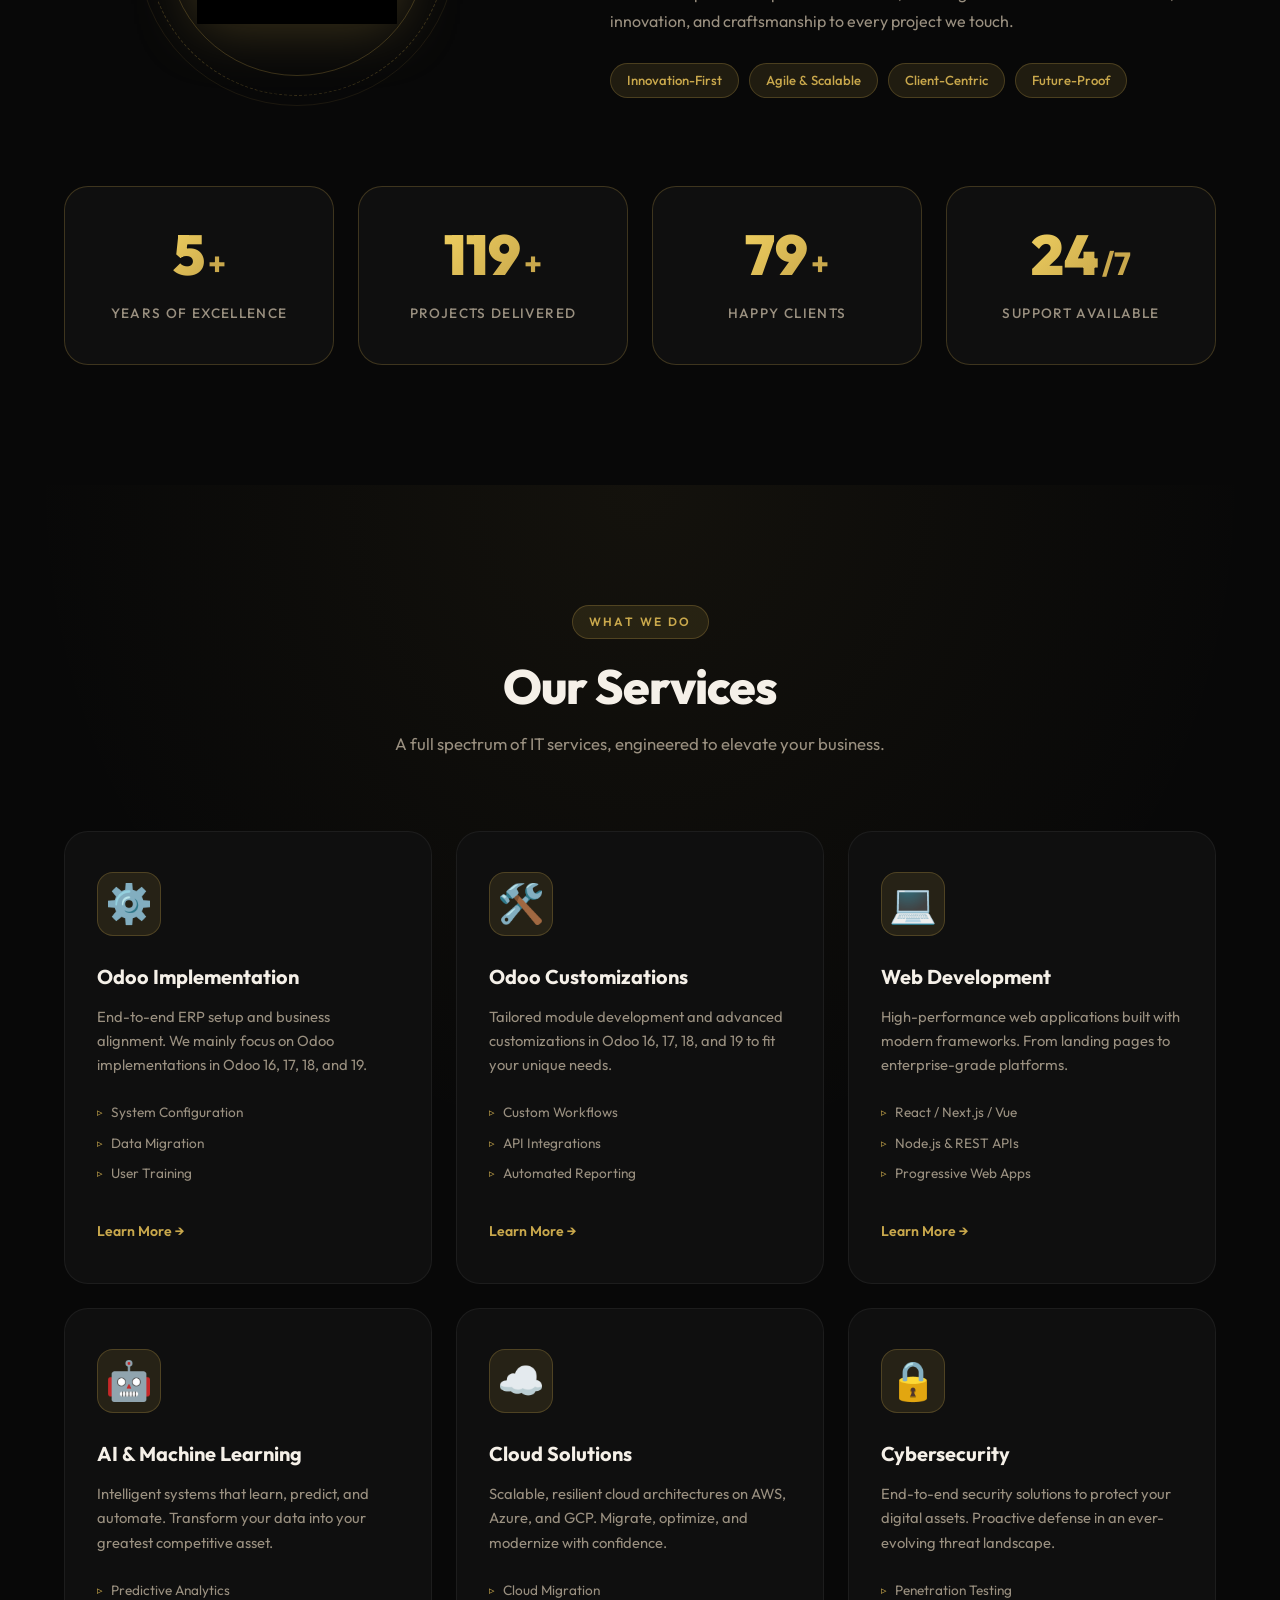
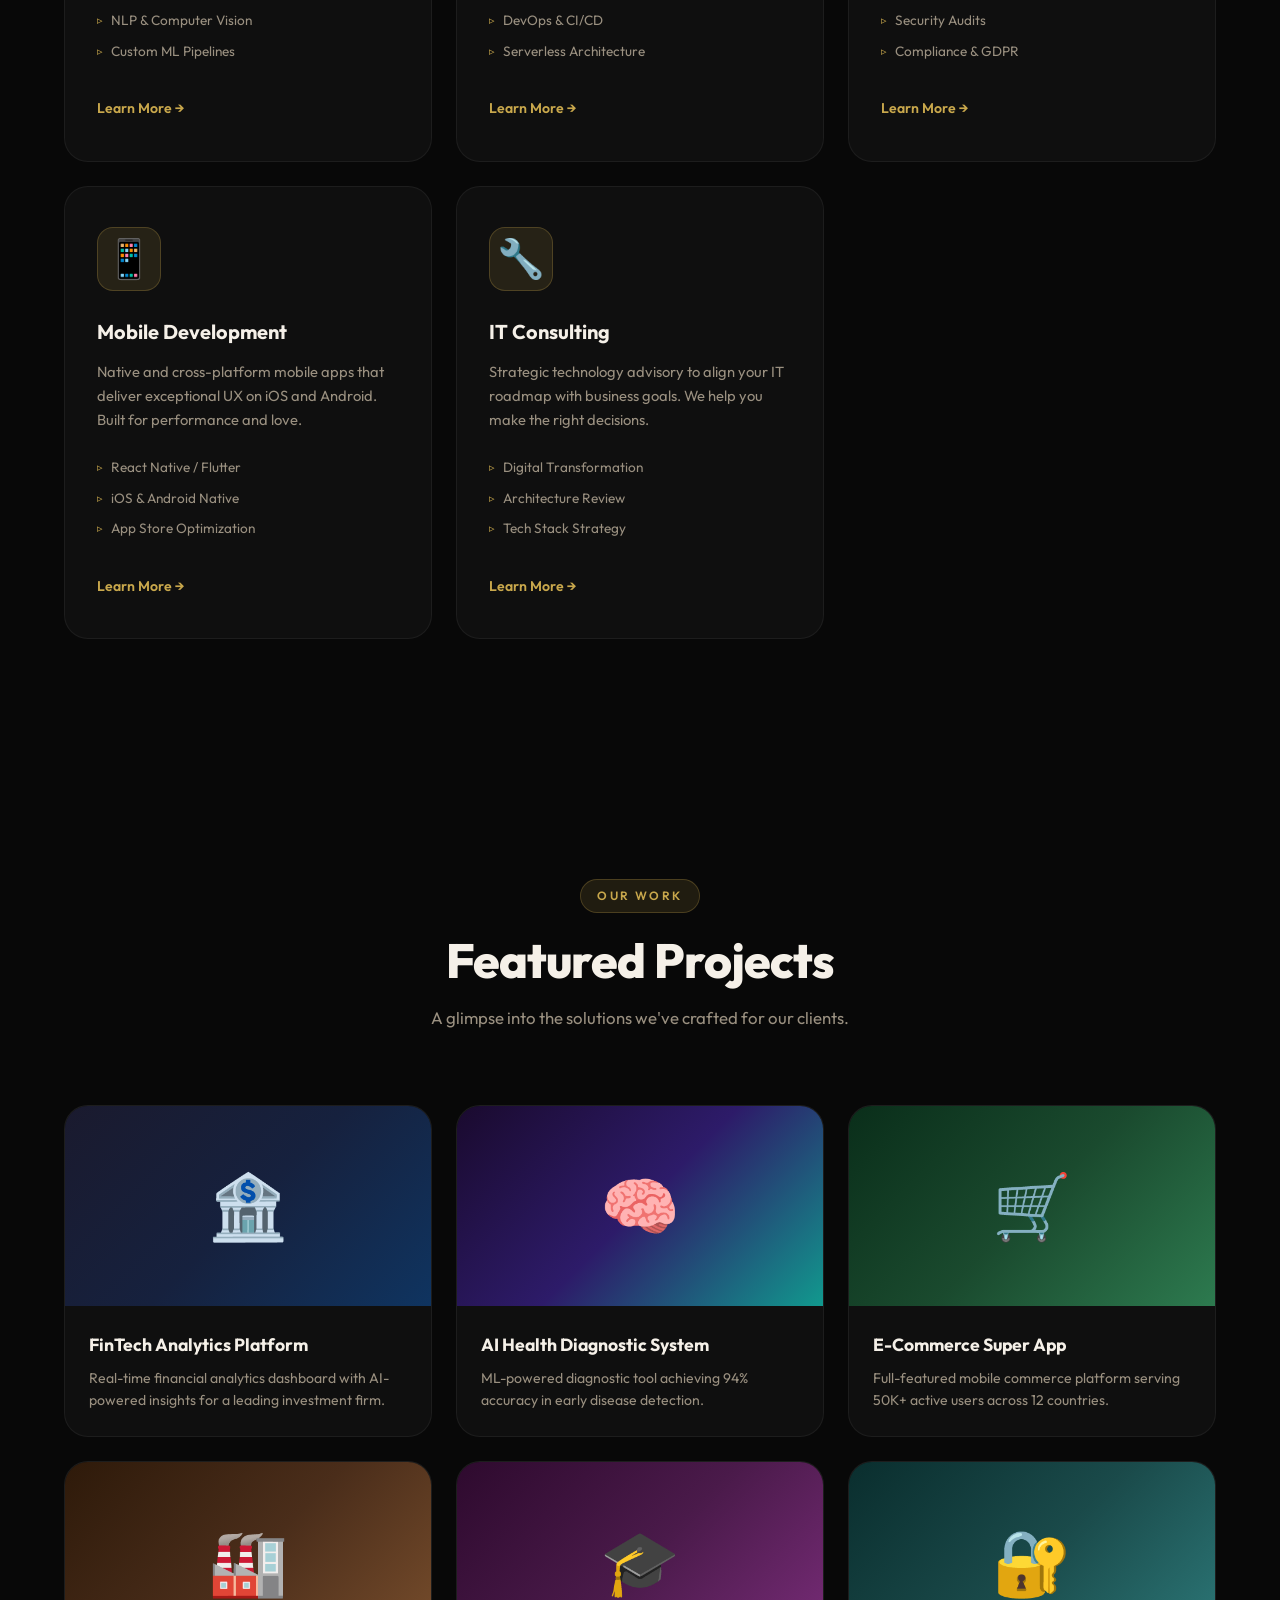
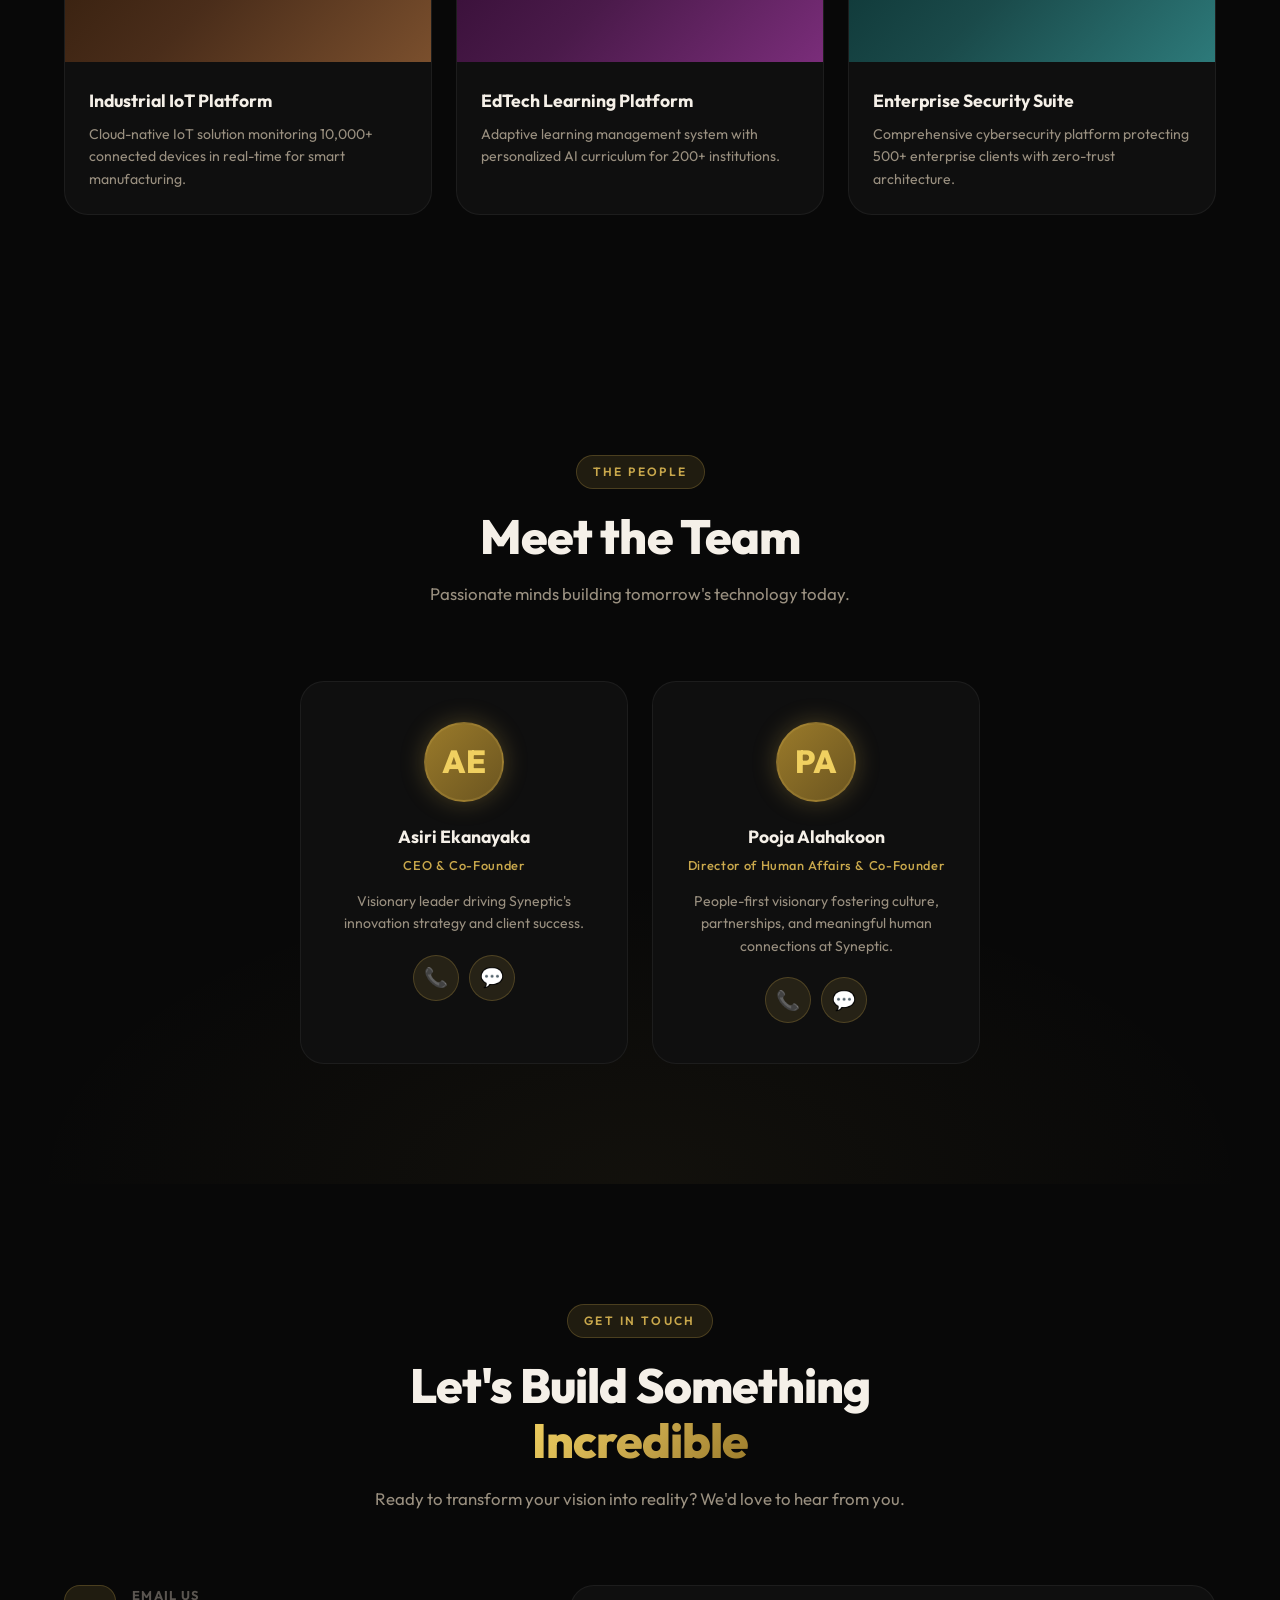
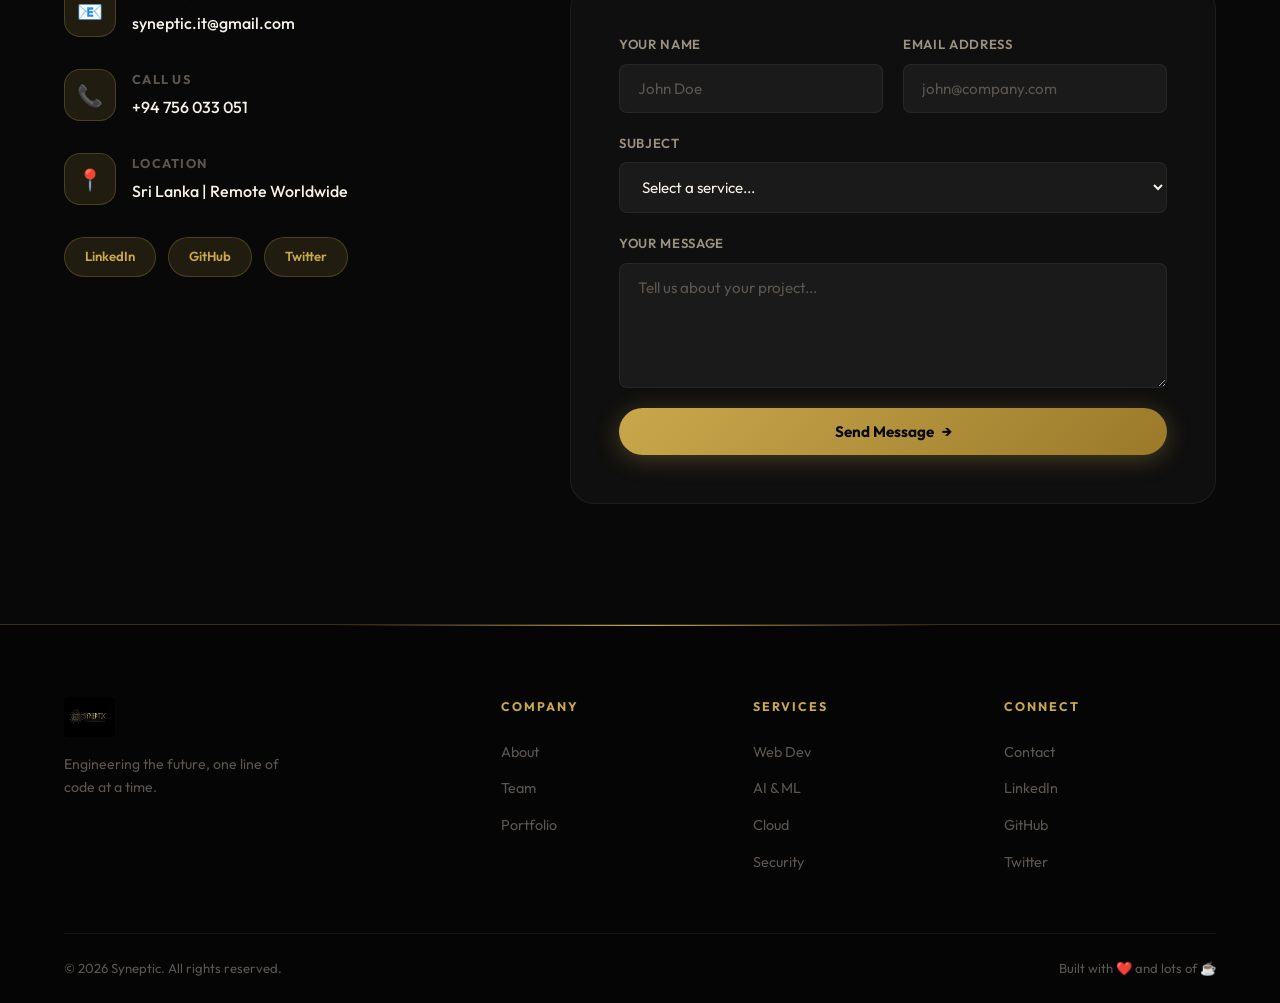
==== commit 26862b01: "SEO" ====
--- a/index.html
+++ b/index.html
@@ -4,14 +4,62 @@
 <head>
     <meta charset="UTF-8" />
     <meta name="viewport" content="width=device-width, initial-scale=1.0" />
-    <title>Syneptic | Where Intelligence Meets Innovation</title>
+    <title>Syneptic | Where Intelligence Meets Innovation | IT & Odoo Experts</title>
     <meta name="description"
-        content="Syneptic is a next-generation IT company delivering cutting-edge solutions in software development, AI/ML, cloud, cybersecurity, and digital transformation." />
+        content="Syneptic is a next-generation IT company delivering cutting-edge solutions in Odoo ERP (16, 17, 18, 19), software development, AI/ML, cloud, and cybersecurity." />
     <meta name="keywords"
-        content="Syneptic, IT company, software development, AI, cloud, cybersecurity, web development" />
+        content="Syneptic, IT company, software development, AI, cloud, cybersecurity, web development, Odoo implementation, Odoo customization, Odoo 16, Odoo 17, Odoo 18, Odoo 19" />
+    <link rel="canonical" href="https://syneptic.info/" />
+    <meta name="author" content="Syneptic" />
+
+    <!-- Open Graph / Facebook -->
+    <meta property="og:type" content="website" />
+    <meta property="og:url" content="https://syneptic.info/" />
     <meta property="og:title" content="Syneptic | Where Intelligence Meets Innovation" />
-    <meta property="og:description" content="Next-generation IT solutions for a smarter world." />
-    <meta property="og:type" content="website" />
+    <meta property="og:description" content="Next-generation IT solutions and expert Odoo ERP implementation for a smarter world." />
+    <meta property="og:image" content="https://syneptic.info/logo.jpg" />
+
+    <!-- Twitter -->
+    <meta property="twitter:card" content="summary_large_image" />
+    <meta property="twitter:url" content="https://syneptic.info/" />
+    <meta property="twitter:title" content="Syneptic | Where Intelligence Meets Innovation" />
+    <meta property="twitter:description" content="Next-generation IT solutions and expert Odoo ERP implementation for a smarter world." />
+    <meta property="twitter:image" content="https://syneptic.info/logo.jpg" />
+
+    <!-- Favicon -->
+    <link rel="icon" type="image/jpeg" href="logo.jpg" />
+
+    <!-- Structured Data (JSON-LD) -->
+    <script type="application/ld+json">
+    {
+      "@context": "https://schema.org",
+      "@type": "ITUtility",
+      "name": "Syneptic",
+      "url": "https://syneptic.info/",
+      "logo": "https://syneptic.info/logo.jpg",
+      "image": "https://syneptic.info/logo.jpg",
+      "description": "Next-generation IT company prioritizing Odoo implementations in v16, v17, v18, and v19, along with software development, AI, and Cloud solutions.",
+      "telephone": "+94756033051",
+      "email": "syneptic.it@gmail.com",
+      "address": {
+        "@type": "PostalAddress",
+        "addressCountry": "LK"
+      },
+      "founder": [
+        {
+          "@type": "Person",
+          "name": "Asiri Ekanayaka"
+        },
+        {
+          "@type": "Person",
+          "name": "Pooja Alahakoon"
+        }
+      ],
+      "sameAs": [
+        "https://github.com/syneptic"
+      ]
+    }
+    </script>
     <link rel="preconnect" href="https://fonts.googleapis.com" />
     <link rel="preconnect" href="https://fonts.gstatic.com" crossorigin />
     <link
@@ -42,6 +90,7 @@
         </div>
     </nav>
 
+    <main id="main-content">
     <!-- ══════════════════════ HERO ══════════════════════ -->
     <section class="hero" id="hero">
         <canvas id="particleCanvas"></canvas>
@@ -522,6 +571,7 @@
             </div>
         </div>
     </section>
+    </main>
 
     <!-- ══════════════════════ FOOTER ══════════════════════ -->
     <footer class="footer">
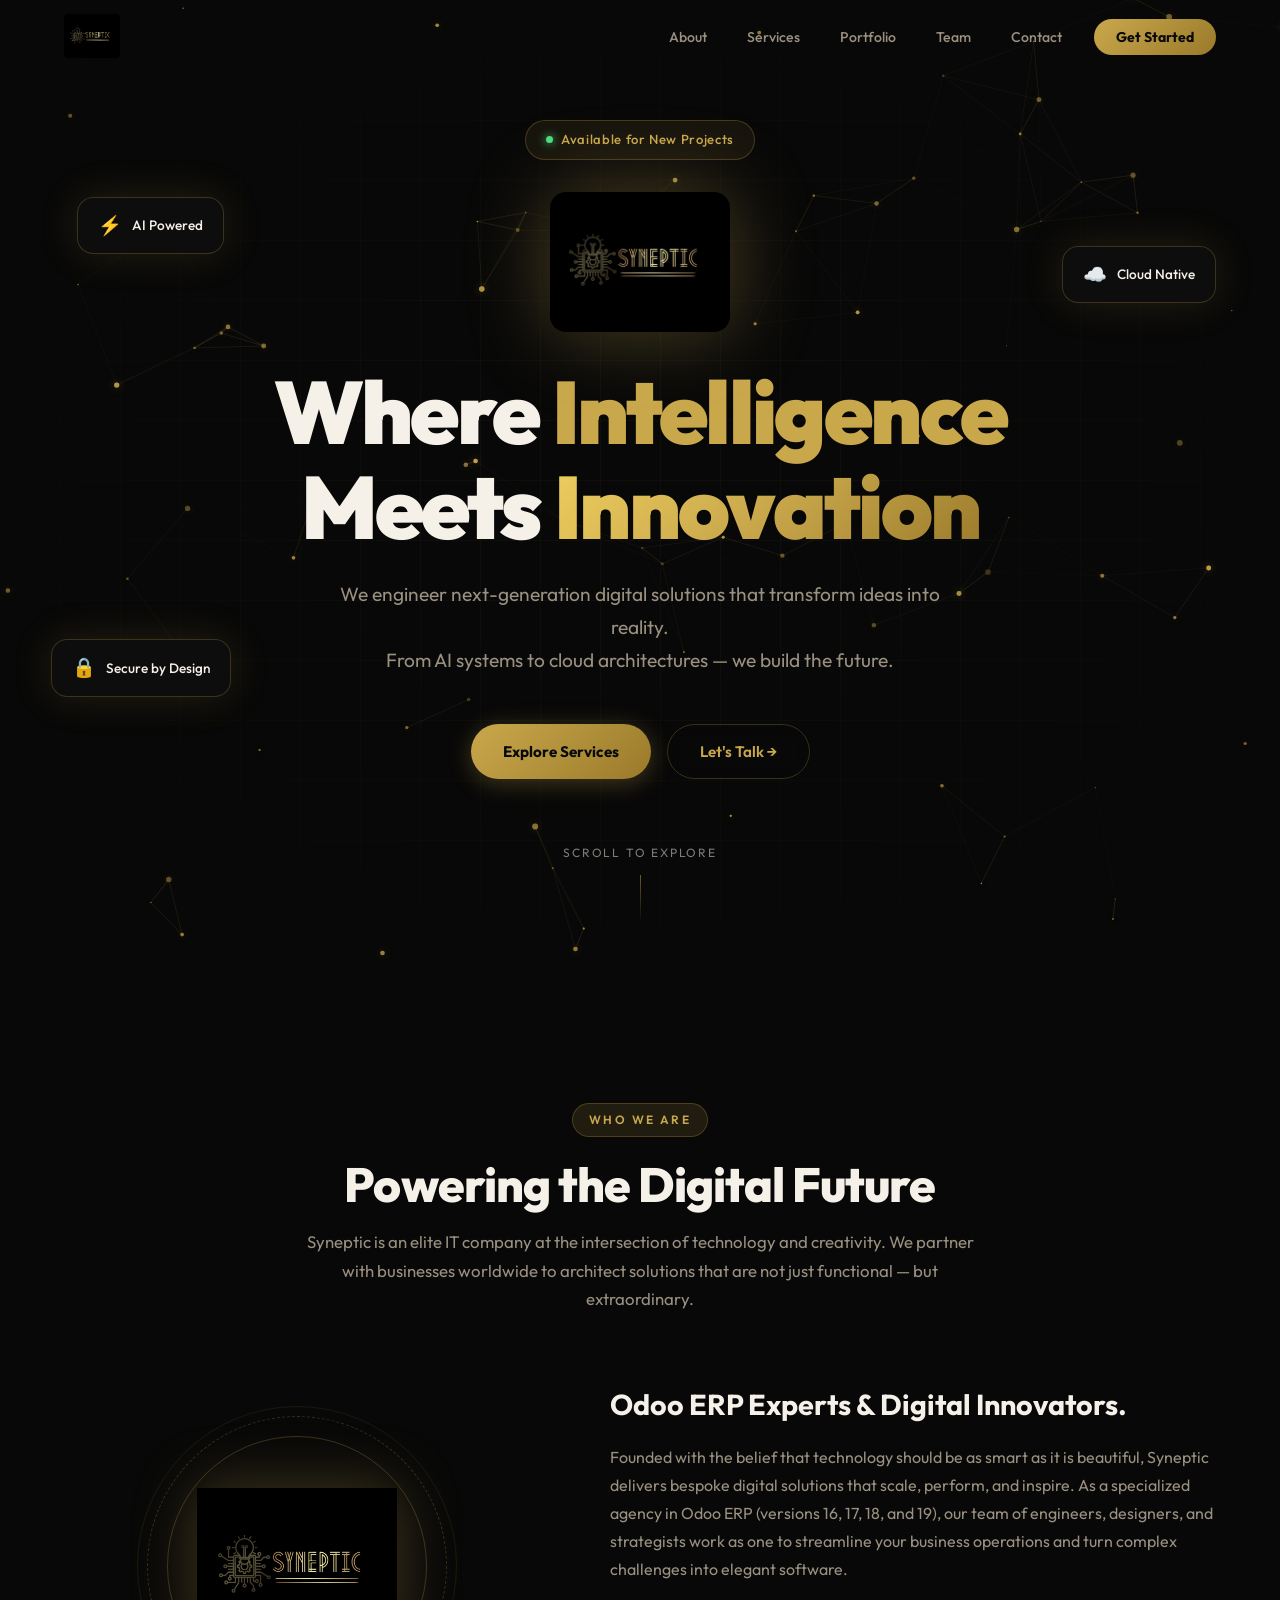
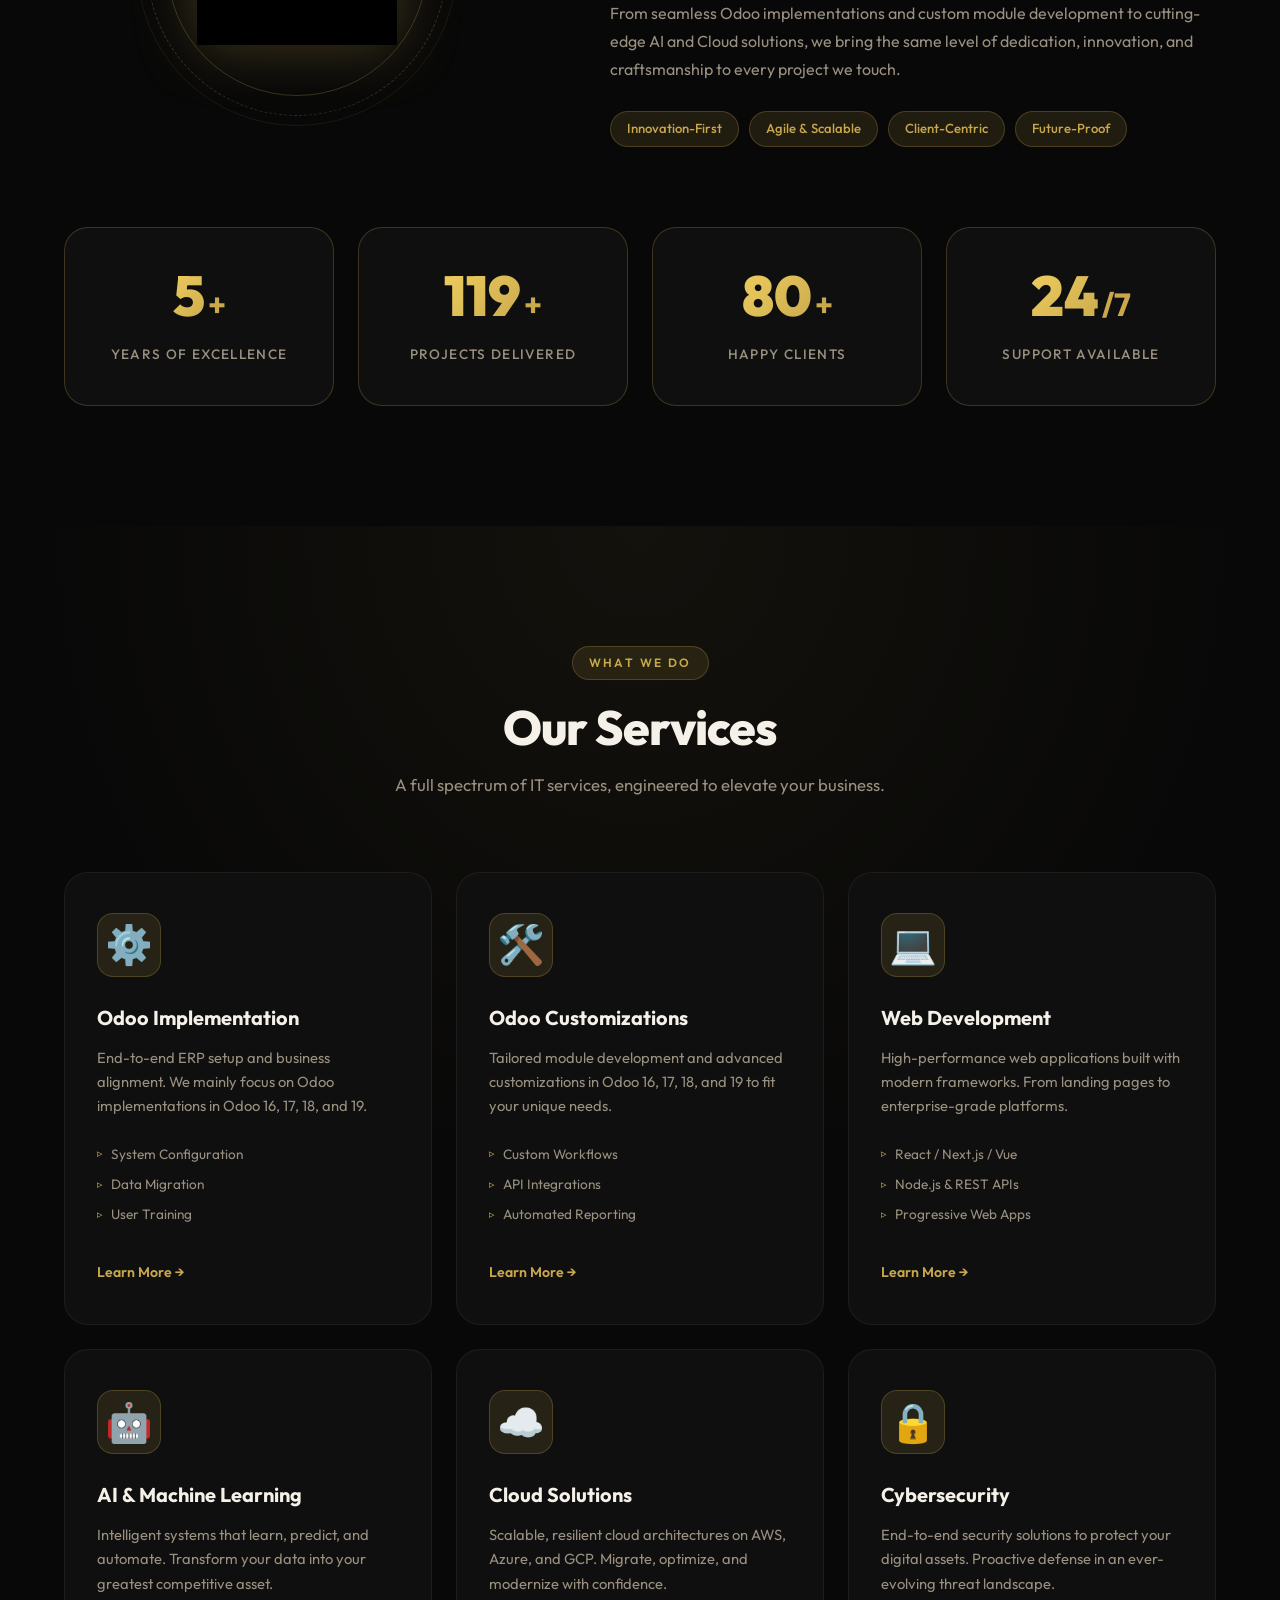
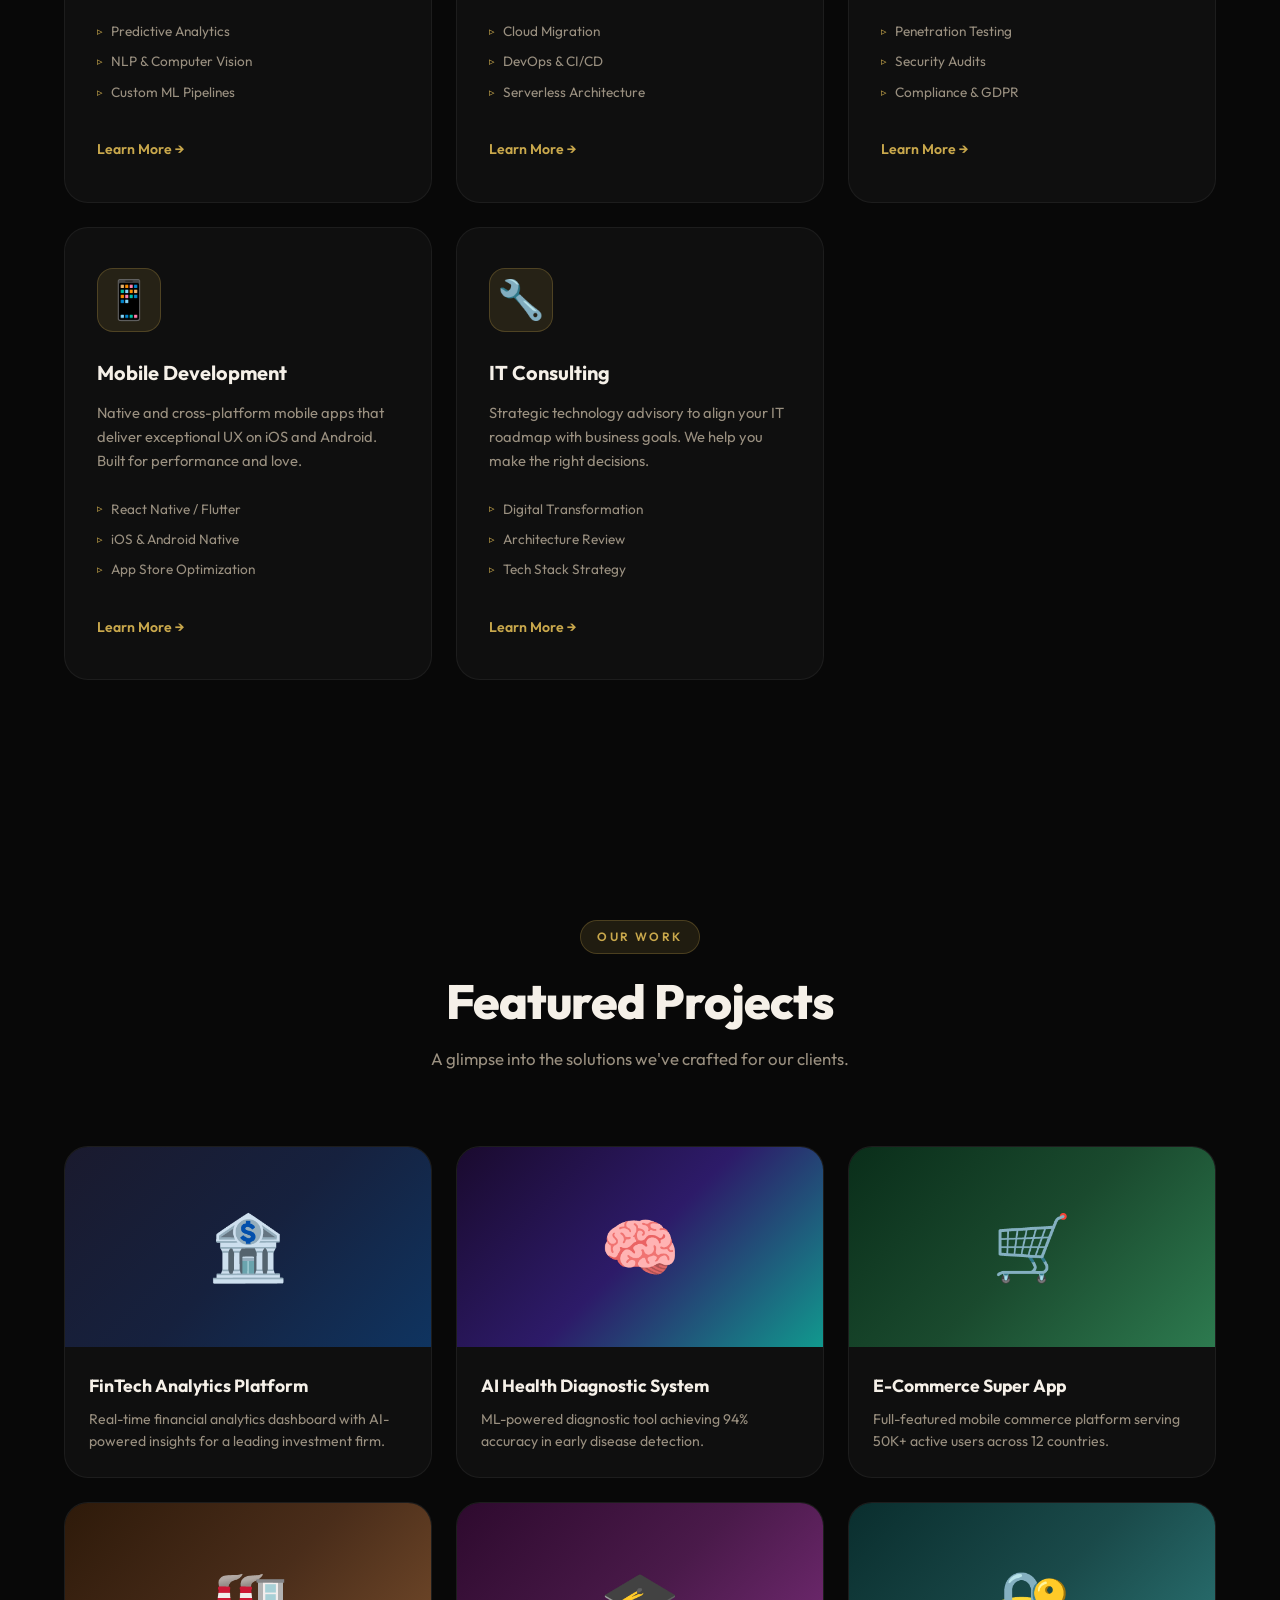
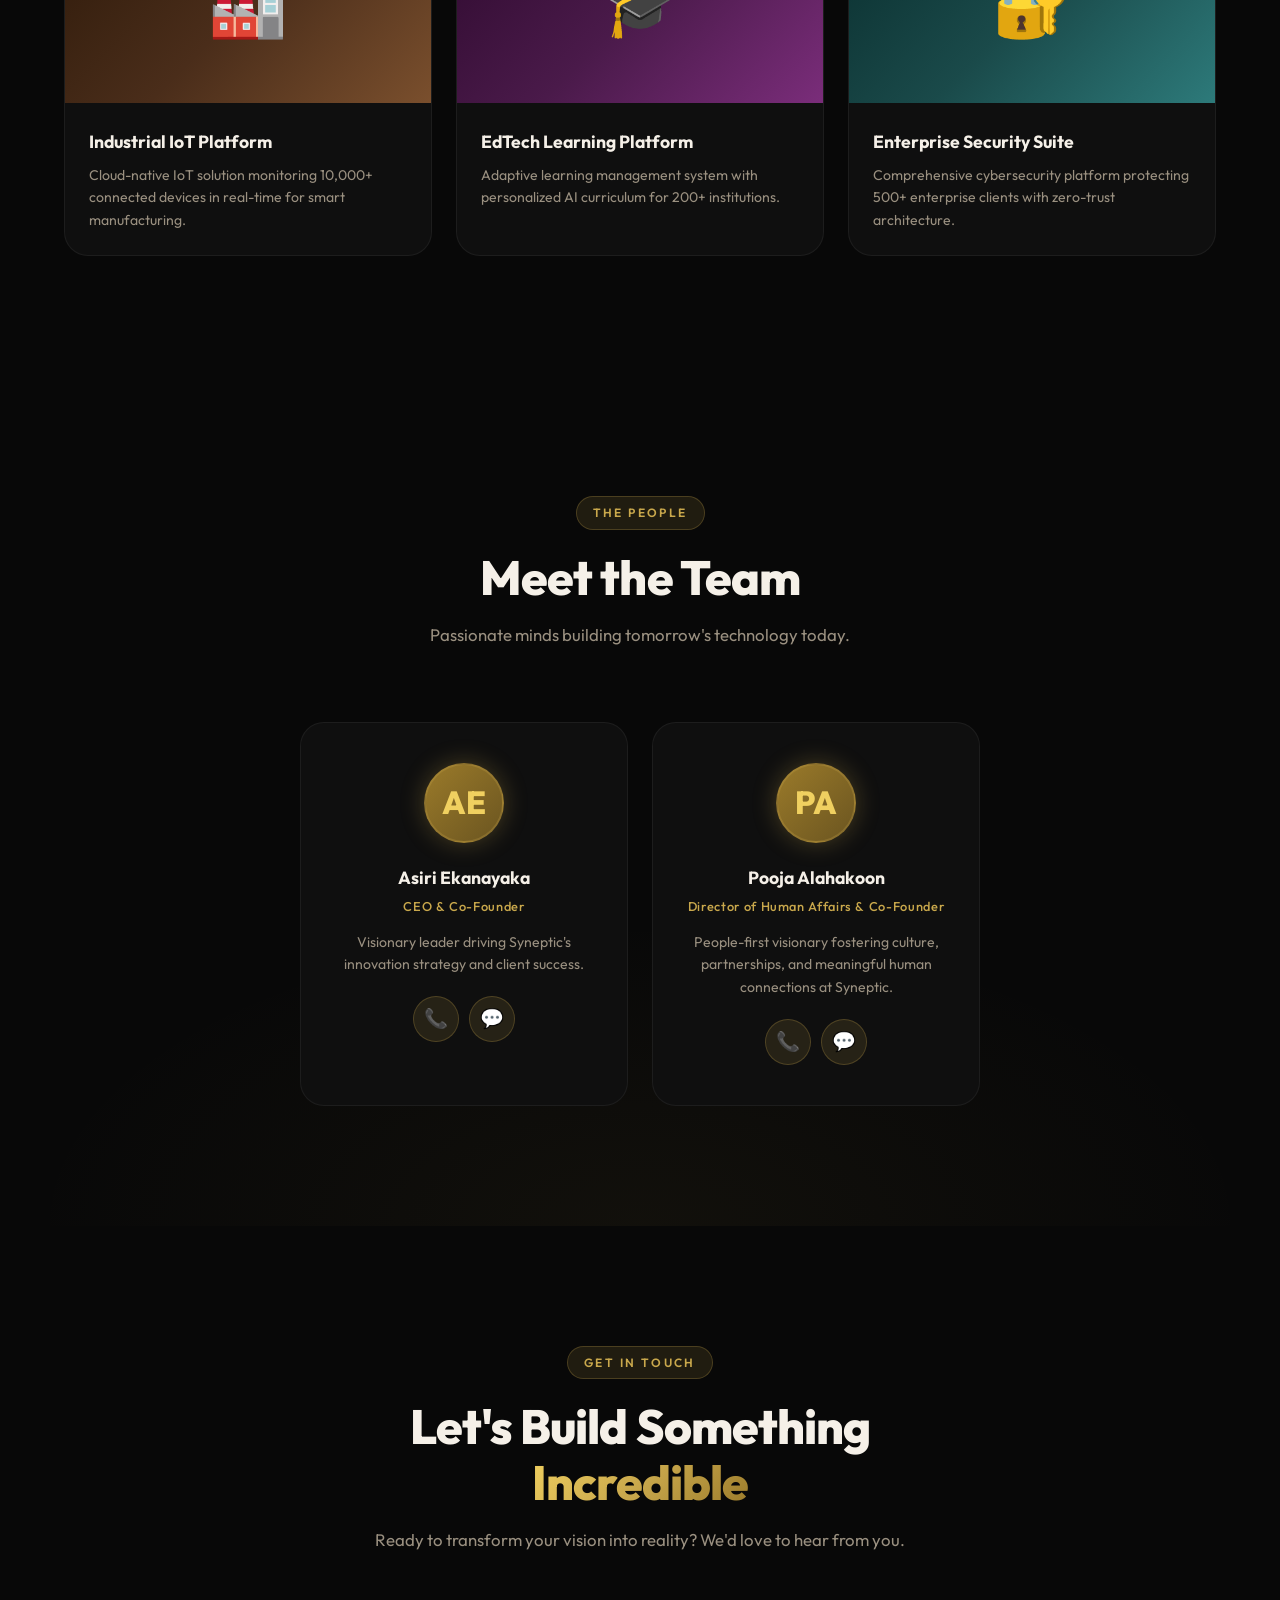
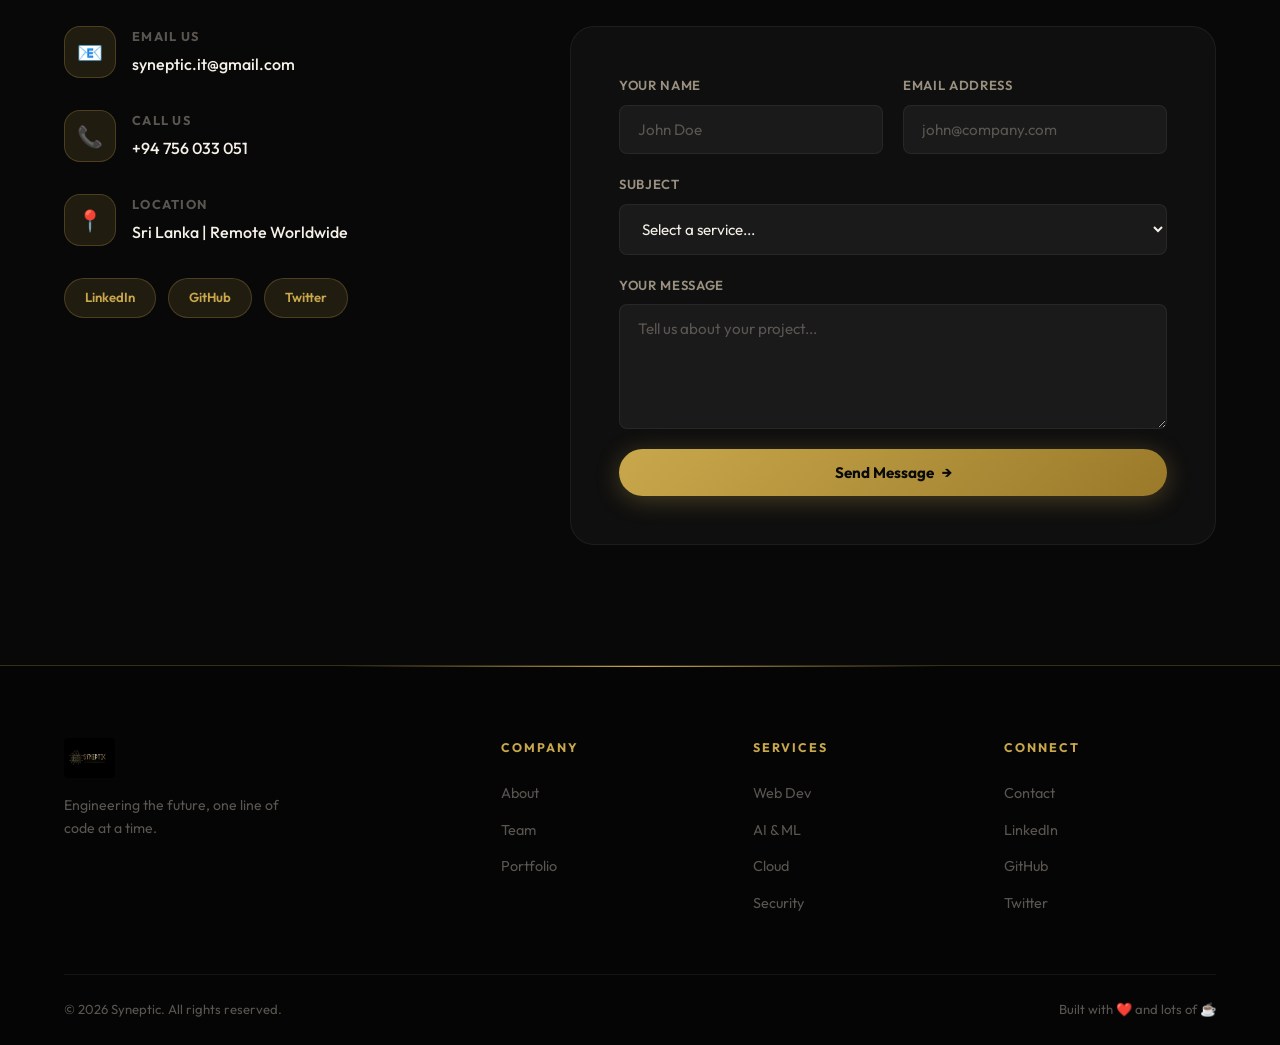
==== commit 54899ef7: "Update About section to highlight Odoo expertise" ====
--- a/index.html
+++ b/index.html
@@ -155,16 +155,17 @@
                     </div>
                 </div>
                 <div class="about-content reveal-right">
-                    <h3>Built on Precision. Driven by Vision.</h3>
+                    <h3>Odoo ERP Experts & Digital Innovators.</h3>
                     <p>
                         Founded with the belief that technology should be as smart as it is beautiful,
                         Syneptic delivers bespoke digital solutions that scale, perform, and inspire.
-                        Our team of engineers, designers, and strategists work as one to turn complex
+                        As a specialized agency in Odoo ERP (versions 16, 17, 18, and 19), our team of engineers, 
+                        designers, and strategists work as one to streamline your business operations and turn complex 
                         challenges into elegant software.
                     </p>
                     <p>
-                        From startups to enterprise-level clients, we bring the same level of dedication,
-                        innovation, and craftsmanship to every project we touch.
+                        From seamless Odoo implementations and custom module development to cutting-edge AI and Cloud solutions, 
+                        we bring the same level of dedication, innovation, and craftsmanship to every project we touch.
                     </p>
                     <div class="about-tags">
                         <span class="tag">Innovation-First</span>
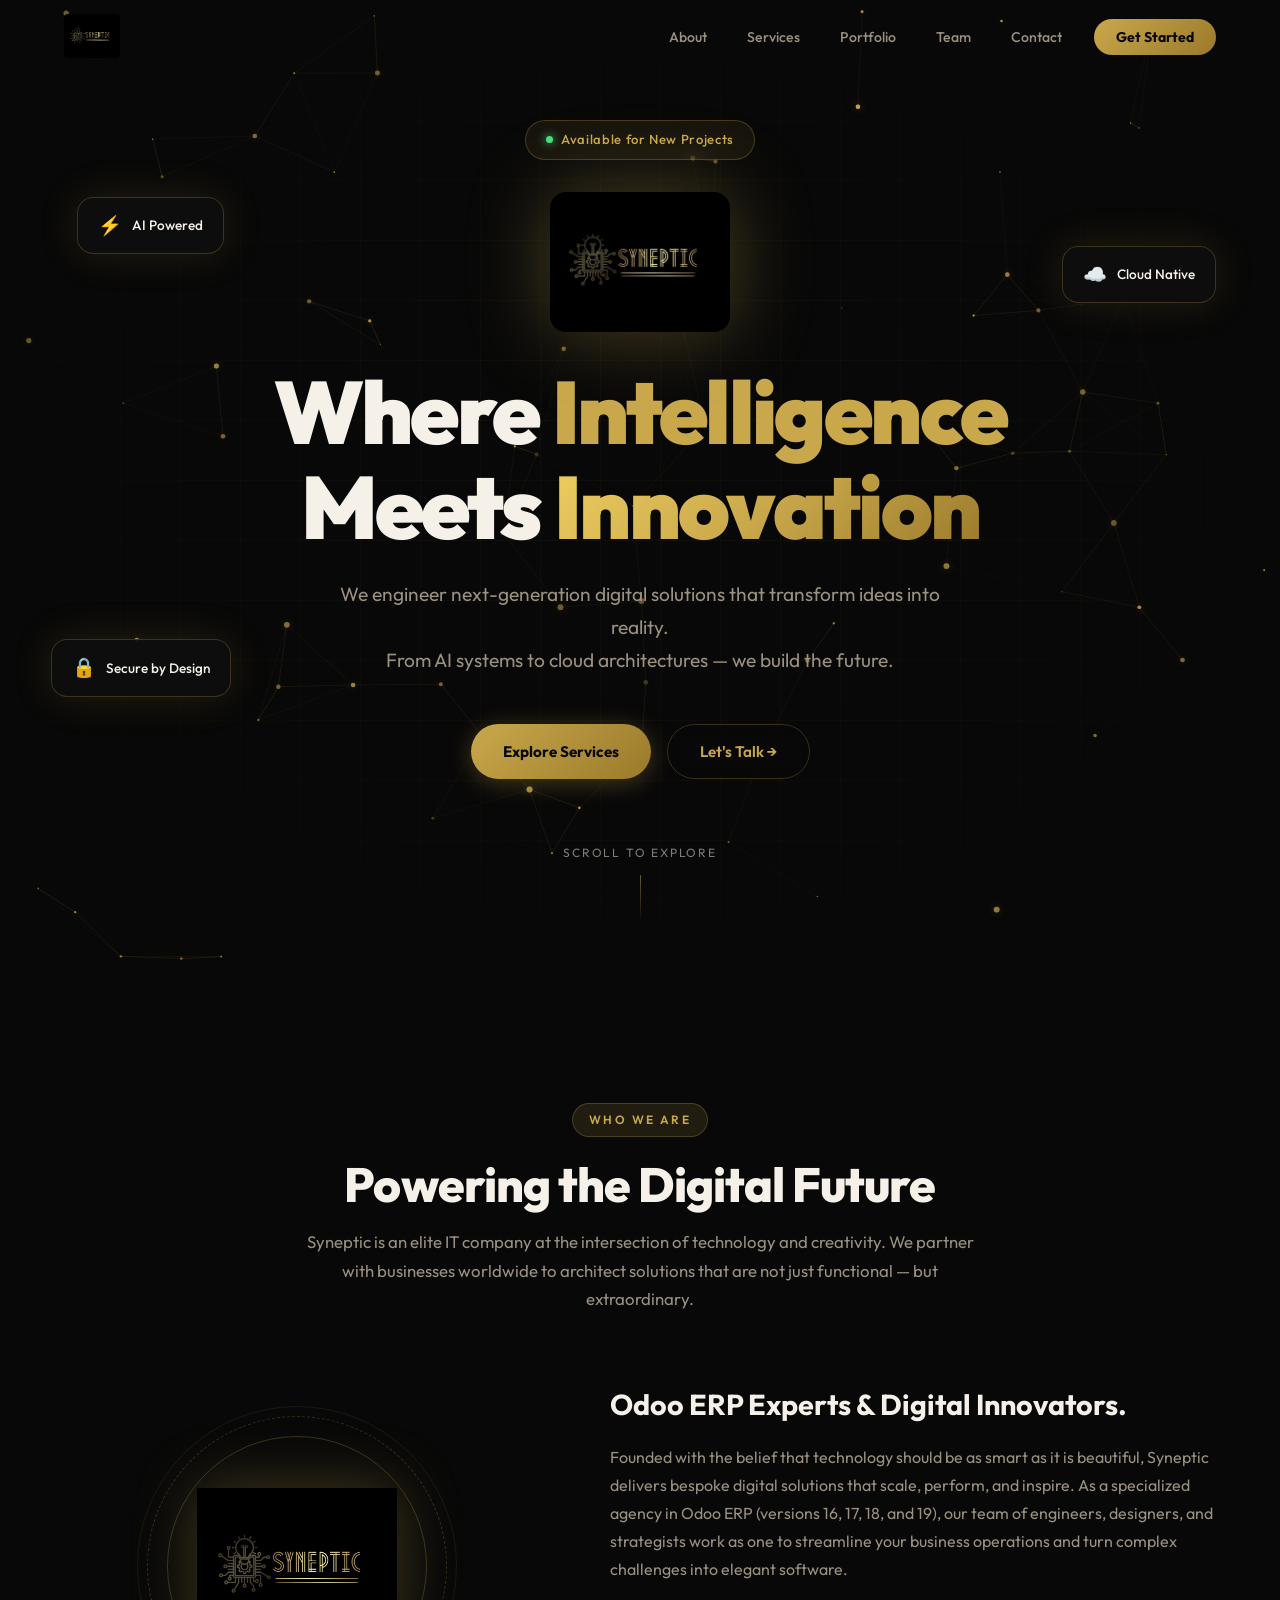
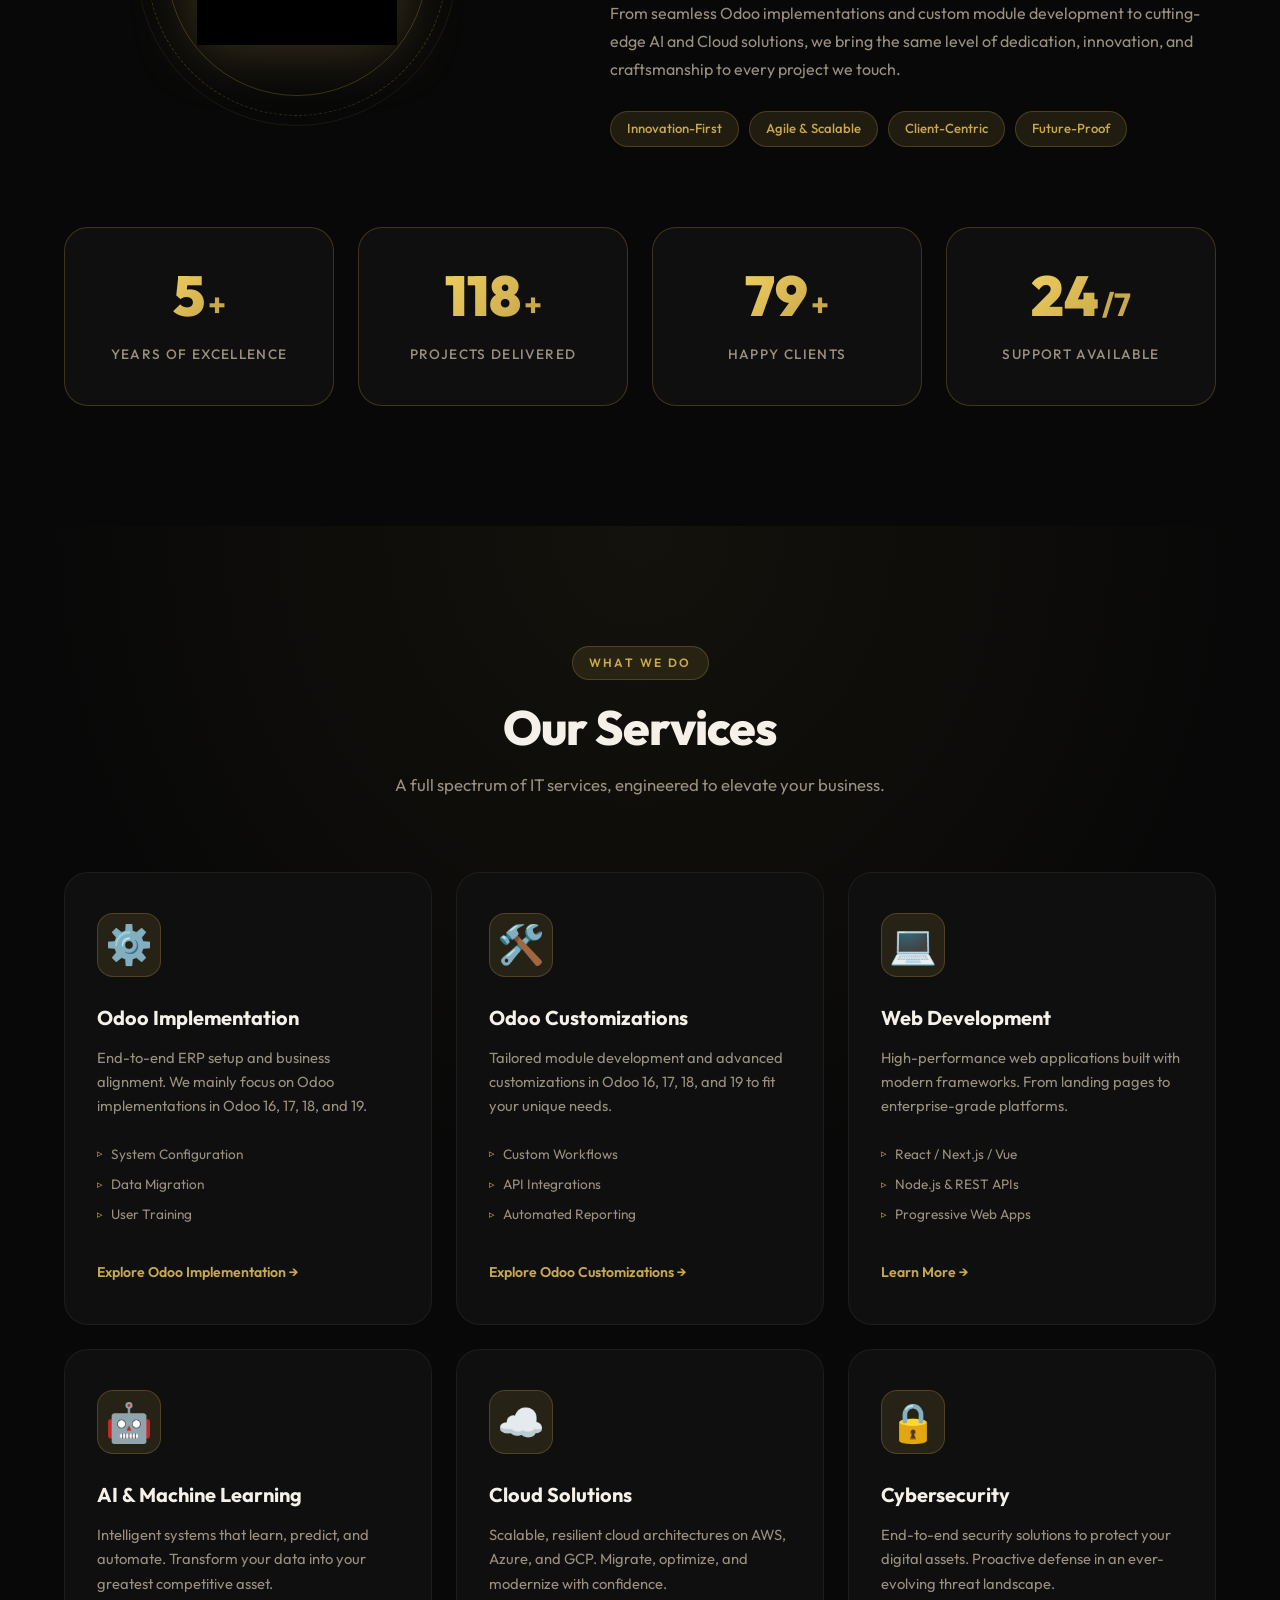
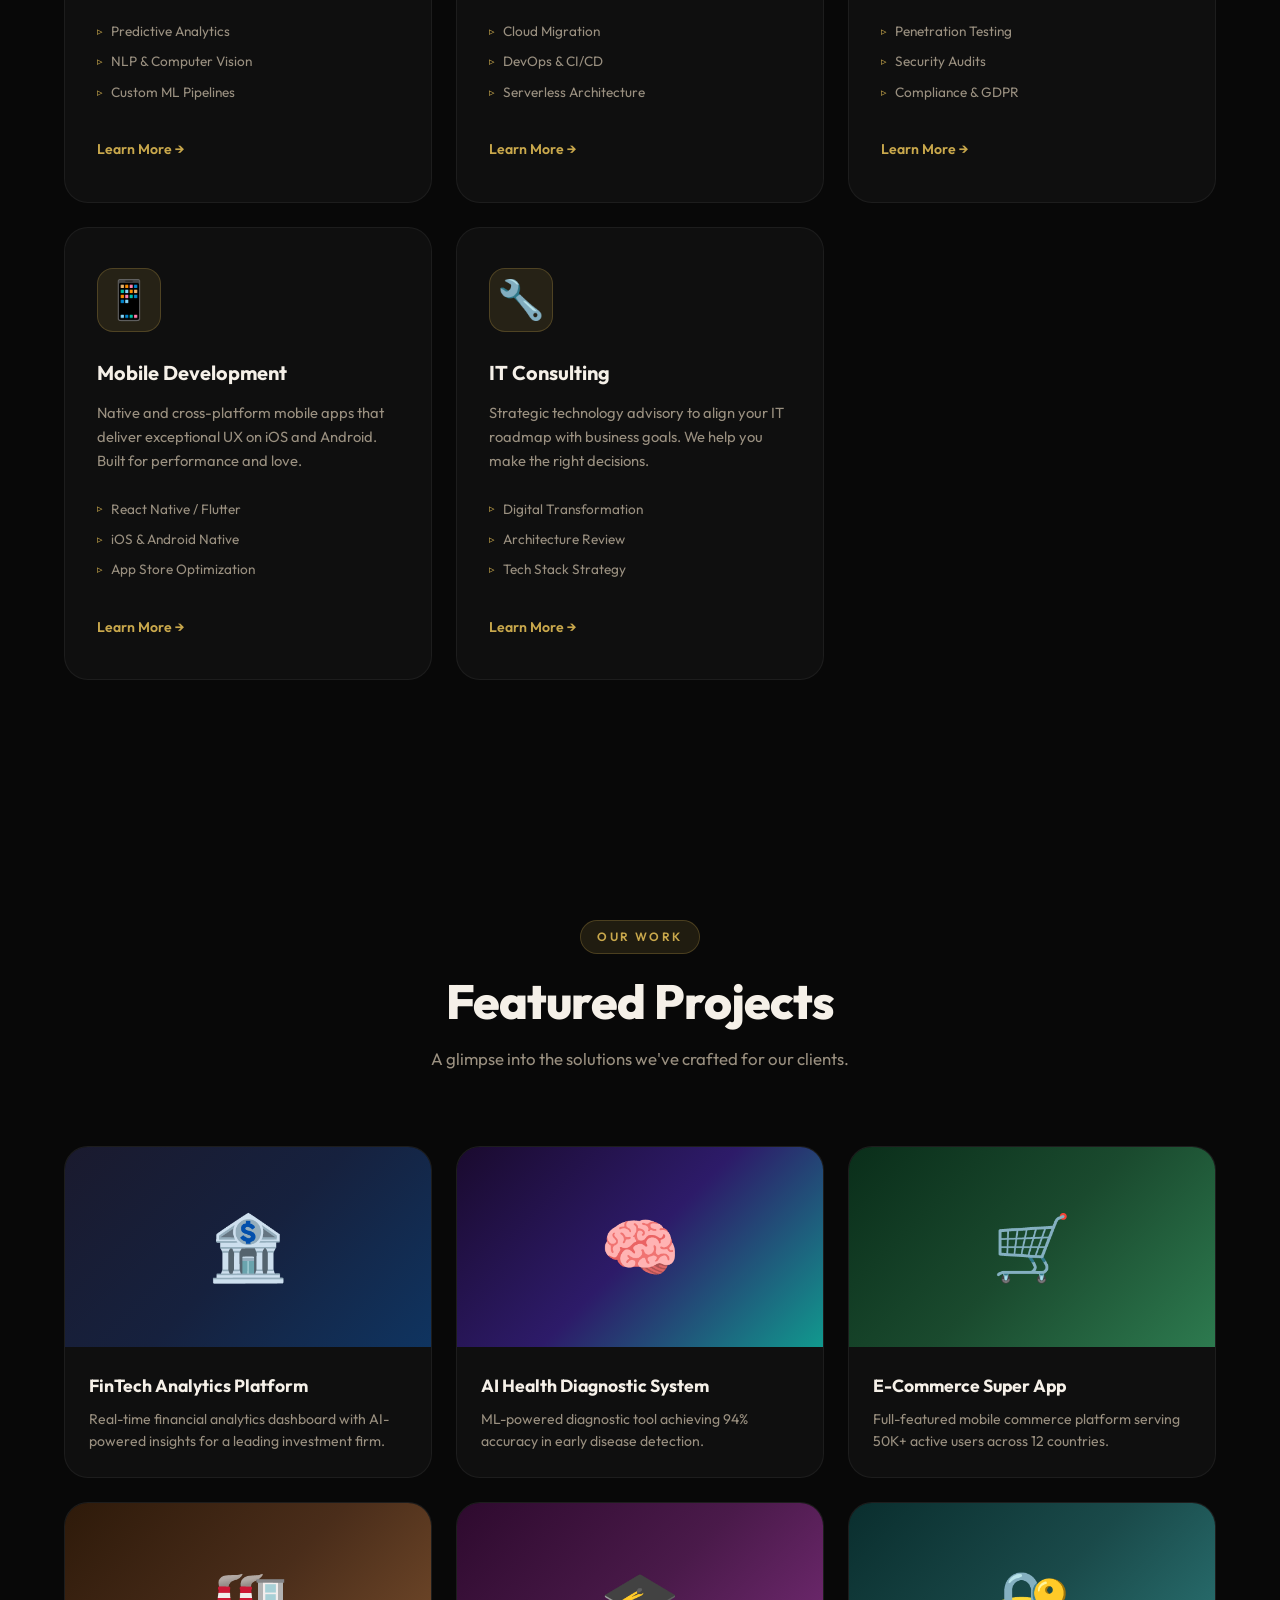
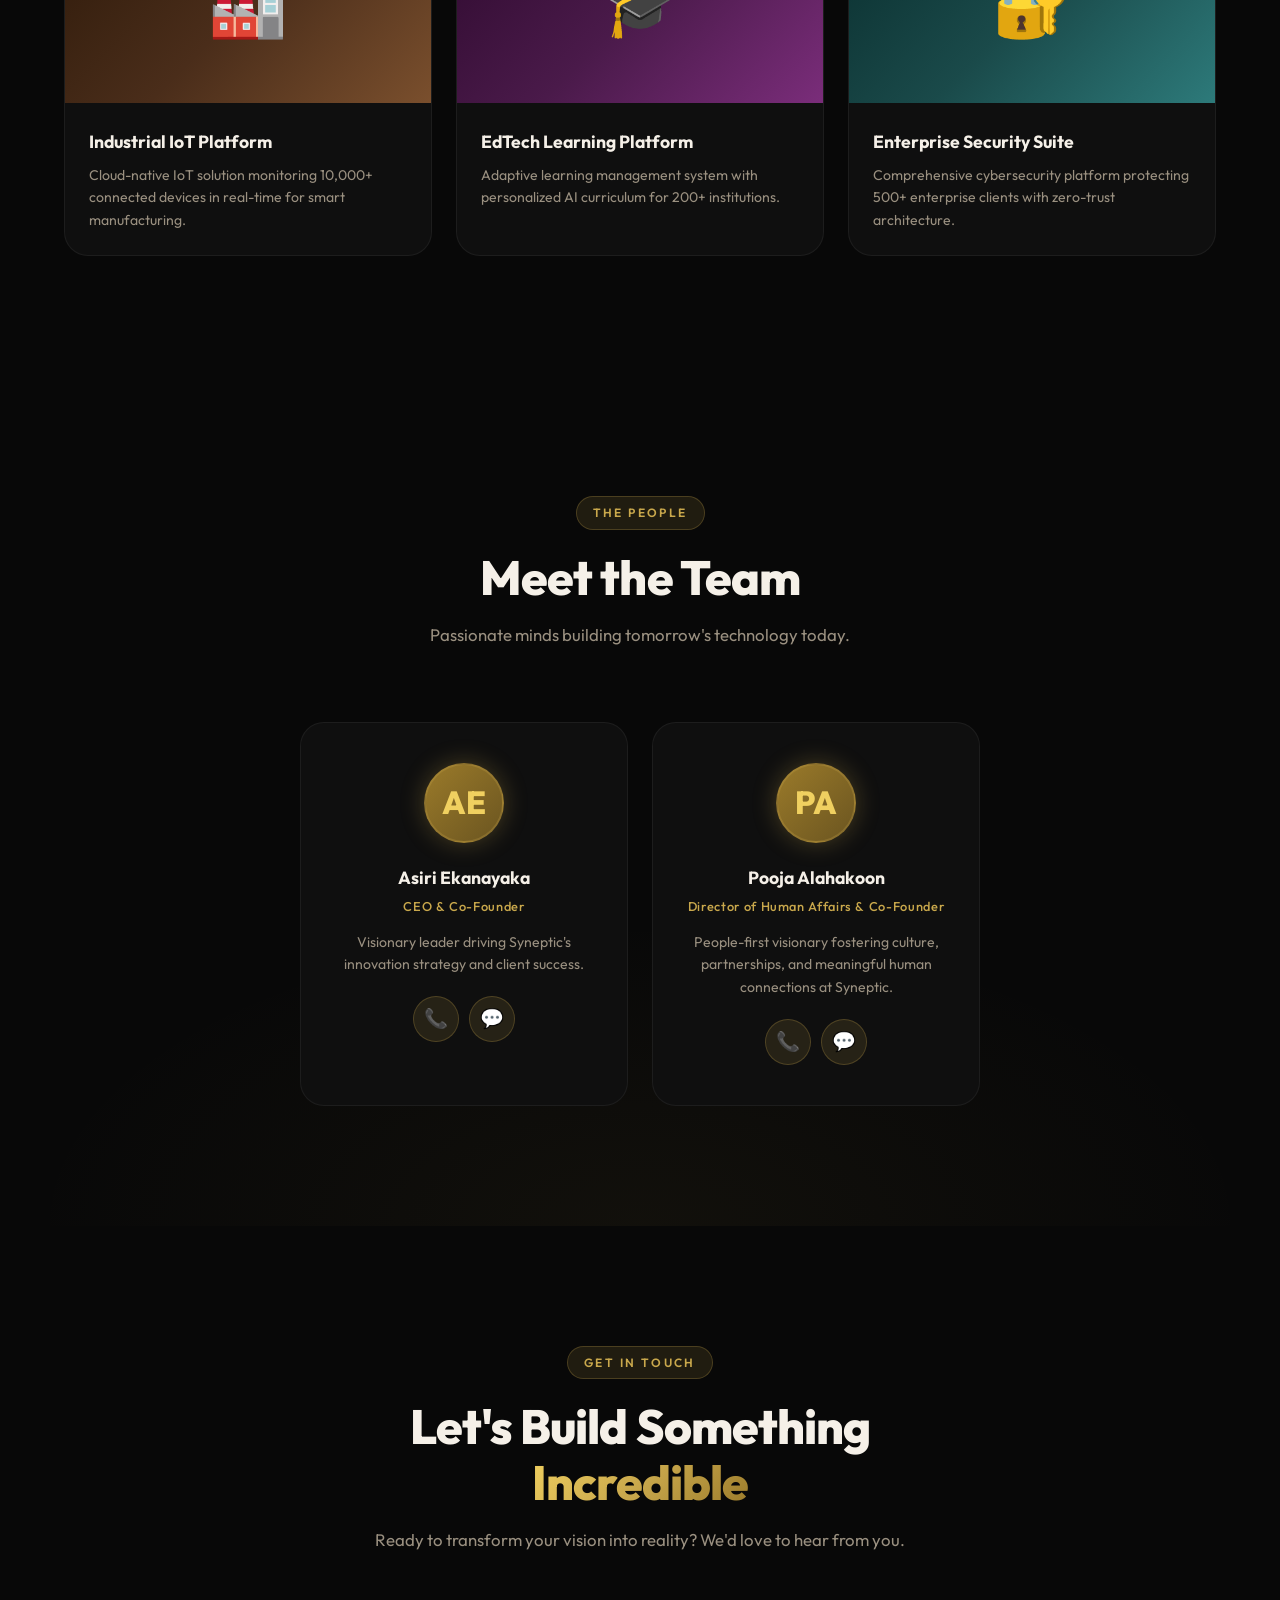
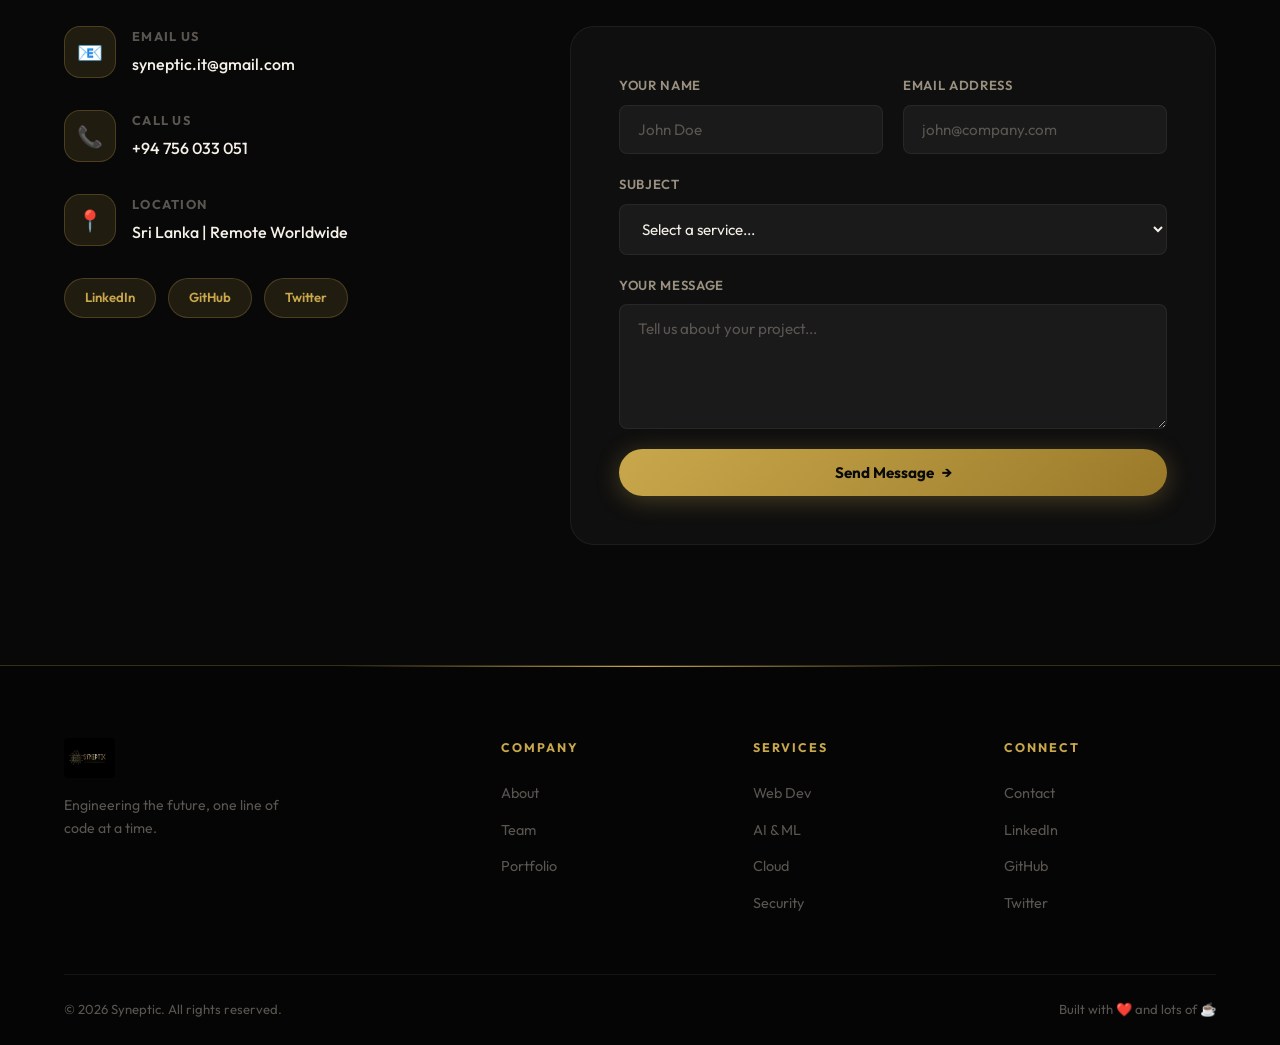
==== commit af2a8b09: "Enhance mobile responsive design and Odoo SEO elements" ====
--- a/index.html
+++ b/index.html
@@ -57,6 +57,24 @@
       ],
       "sameAs": [
         "https://github.com/syneptic"
+      ],
+      "makesOffer": [
+        {
+          "@type": "Offer",
+          "itemOffered": {
+            "@type": "Service",
+            "name": "Odoo Implementation",
+            "description": "End-to-end setup and deployment of Odoo 16, 17, 18, and 19."
+          }
+        },
+        {
+          "@type": "Offer",
+          "itemOffered": {
+            "@type": "Service",
+            "name": "Odoo Customizations",
+            "description": "Tailored module development and advanced workflows for Odoo."
+          }
+        }
       ]
     }
     </script>
@@ -225,7 +243,7 @@
                         <li>Data Migration</li>
                         <li>User Training</li>
                     </ul>
-                    <a href="#contact" class="service-link">Learn More →</a>
+                    <a href="#contact" class="service-link" title="Contact us for Odoo implementation services" aria-label="Learn more about our Odoo Implementation services">Explore Odoo Implementation →</a>
                 </div>
 
                 <div class="service-card reveal" data-delay="100">
@@ -239,7 +257,7 @@
                         <li>API Integrations</li>
                         <li>Automated Reporting</li>
                     </ul>
-                    <a href="#contact" class="service-link">Learn More →</a>
+                    <a href="#contact" class="service-link" title="Contact us for Odoo customization services" aria-label="Learn more about our Odoo Customization services">Explore Odoo Customizations →</a>
                 </div>
 
                 <div class="service-card reveal" data-delay="200">
--- a/index.css
+++ b/index.css
@@ -1438,6 +1438,10 @@
     display: flex;
   }
 
+  .about-content {
+    text-align: center;
+  }
+
   .services-grid,
   .portfolio-grid {
     grid-template-columns: 1fr;
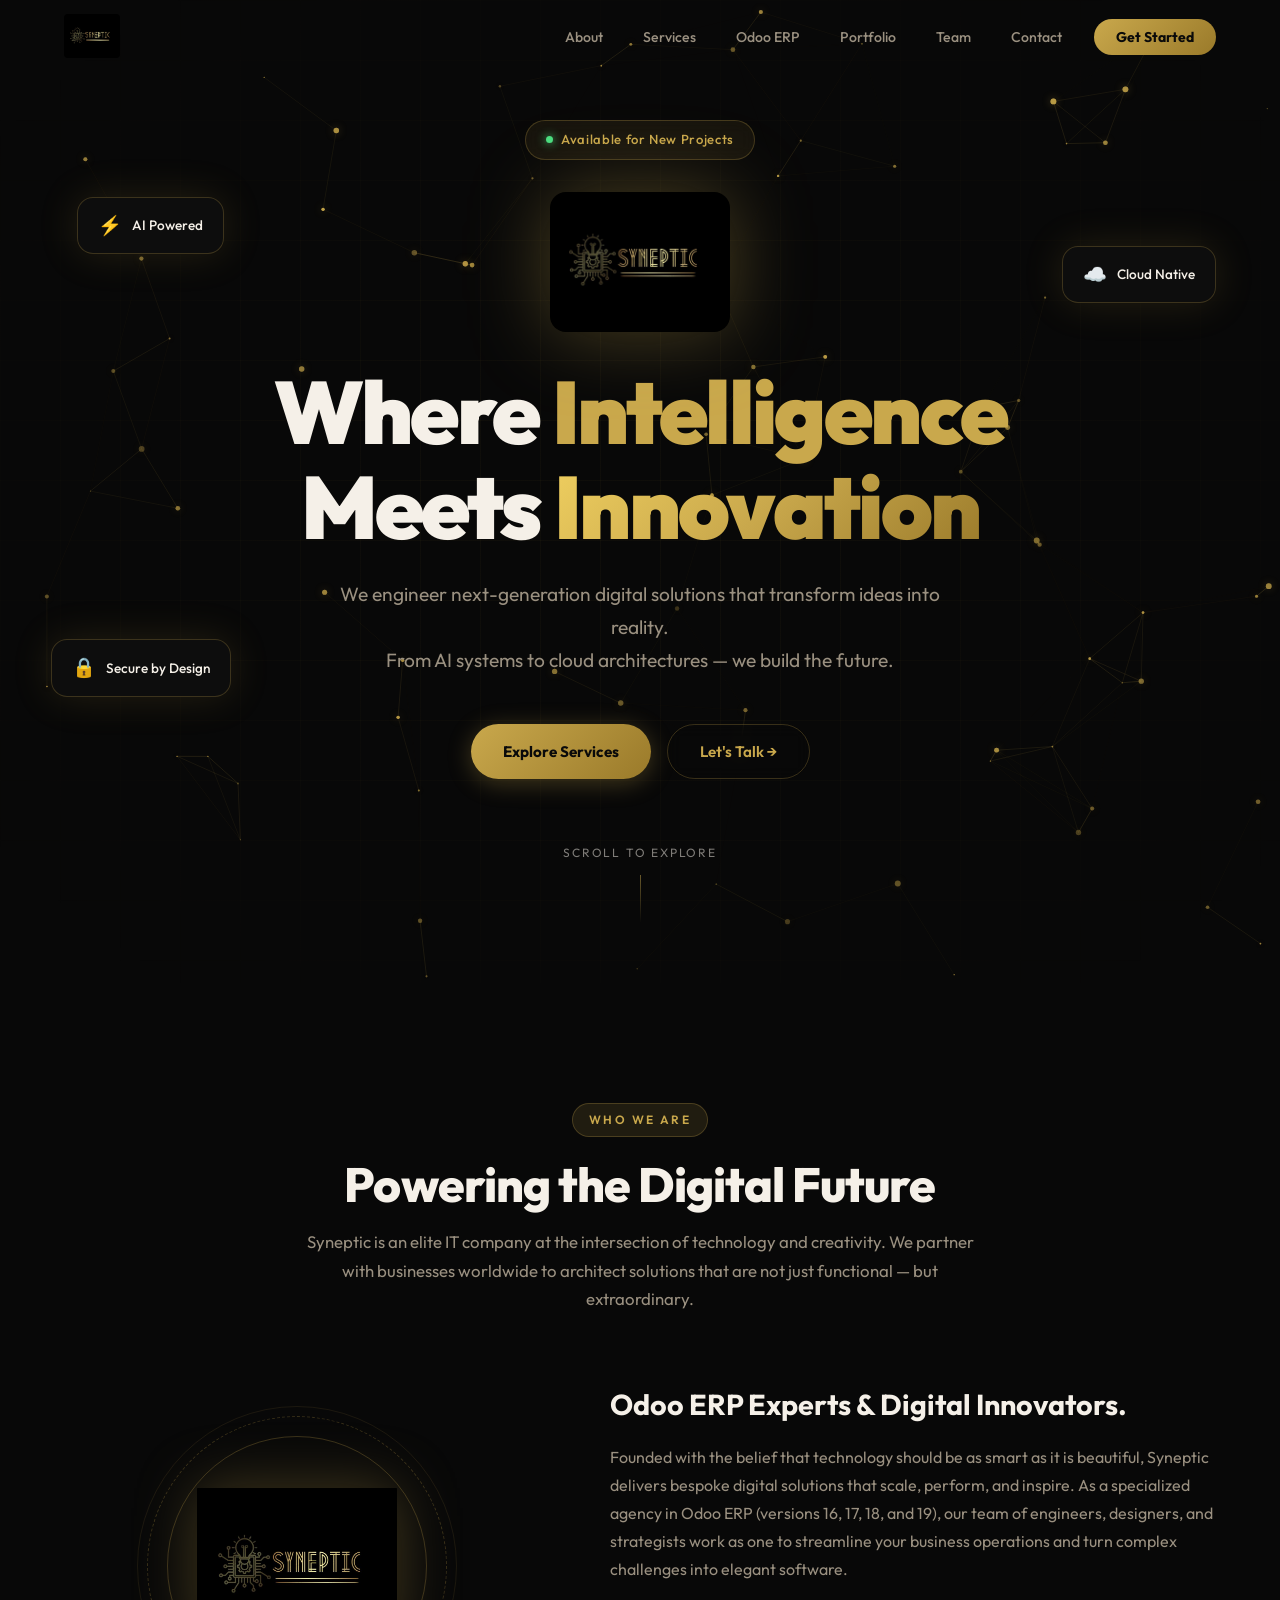
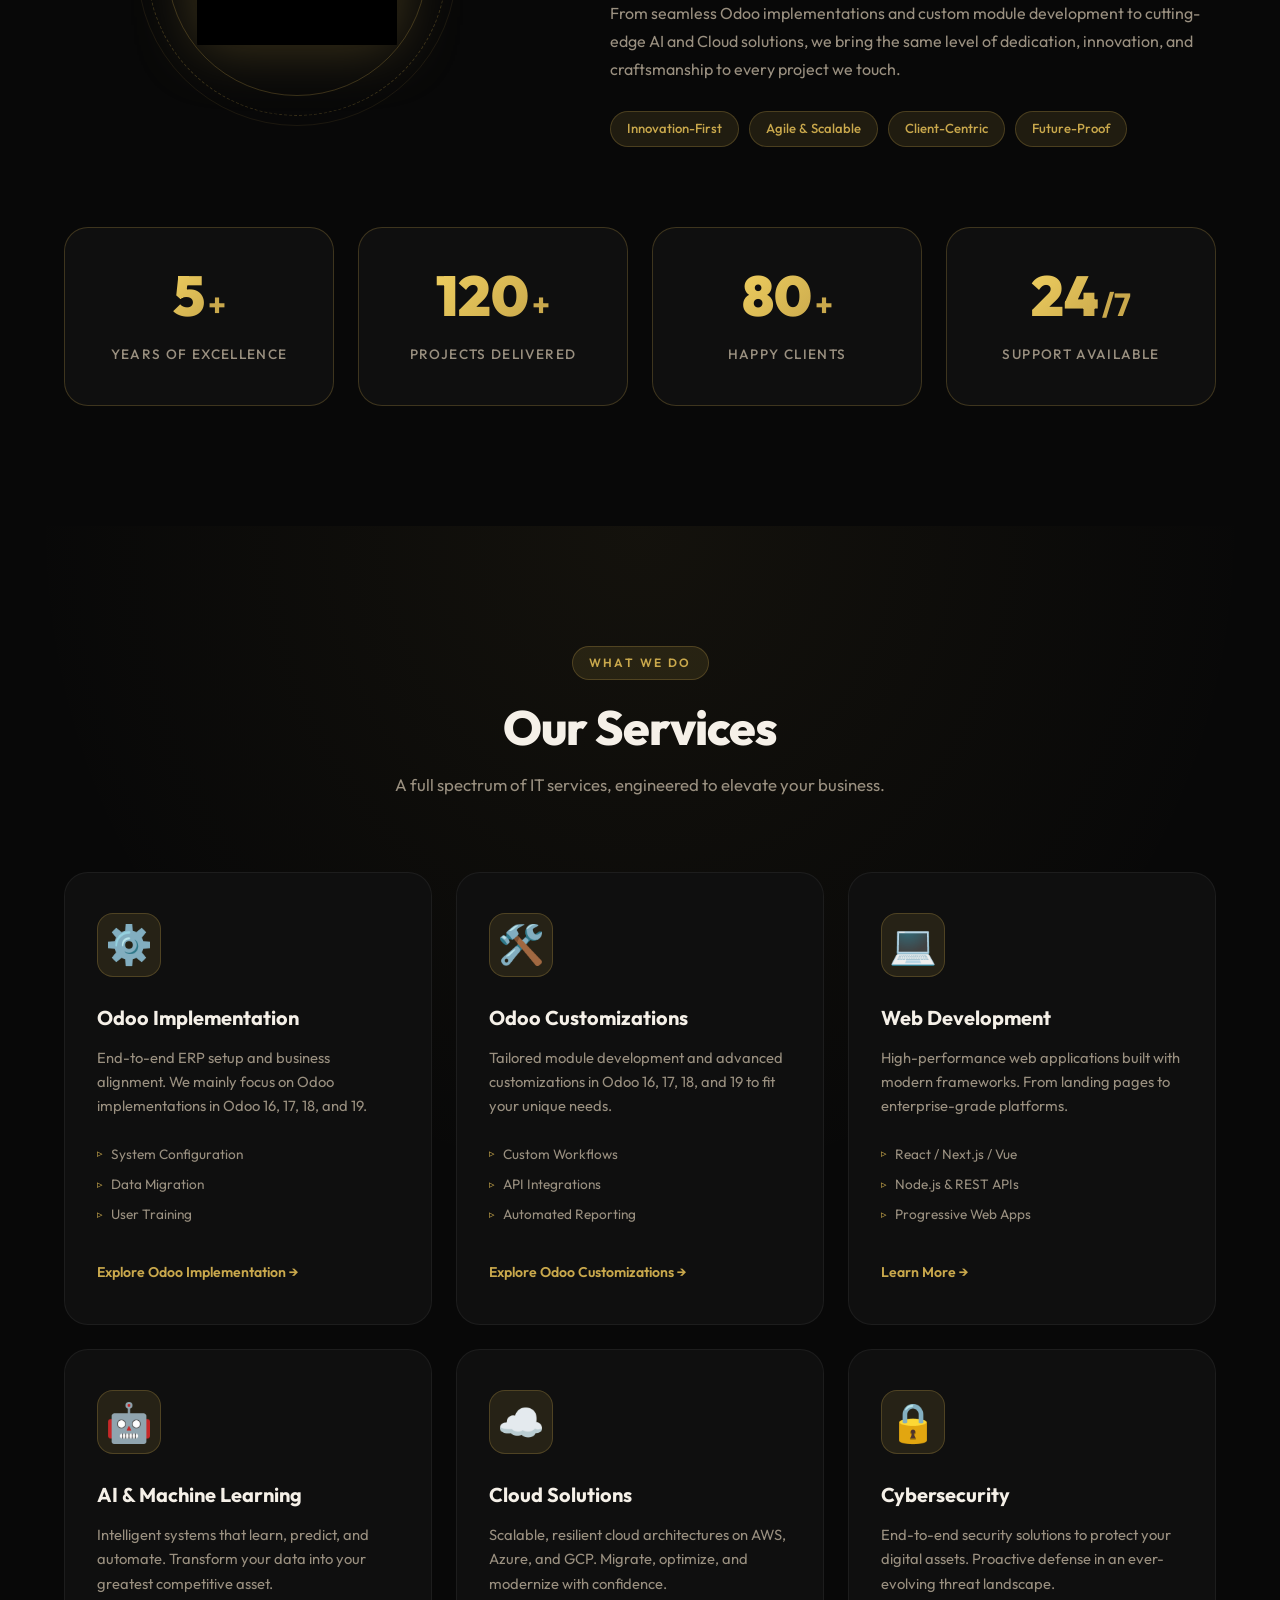
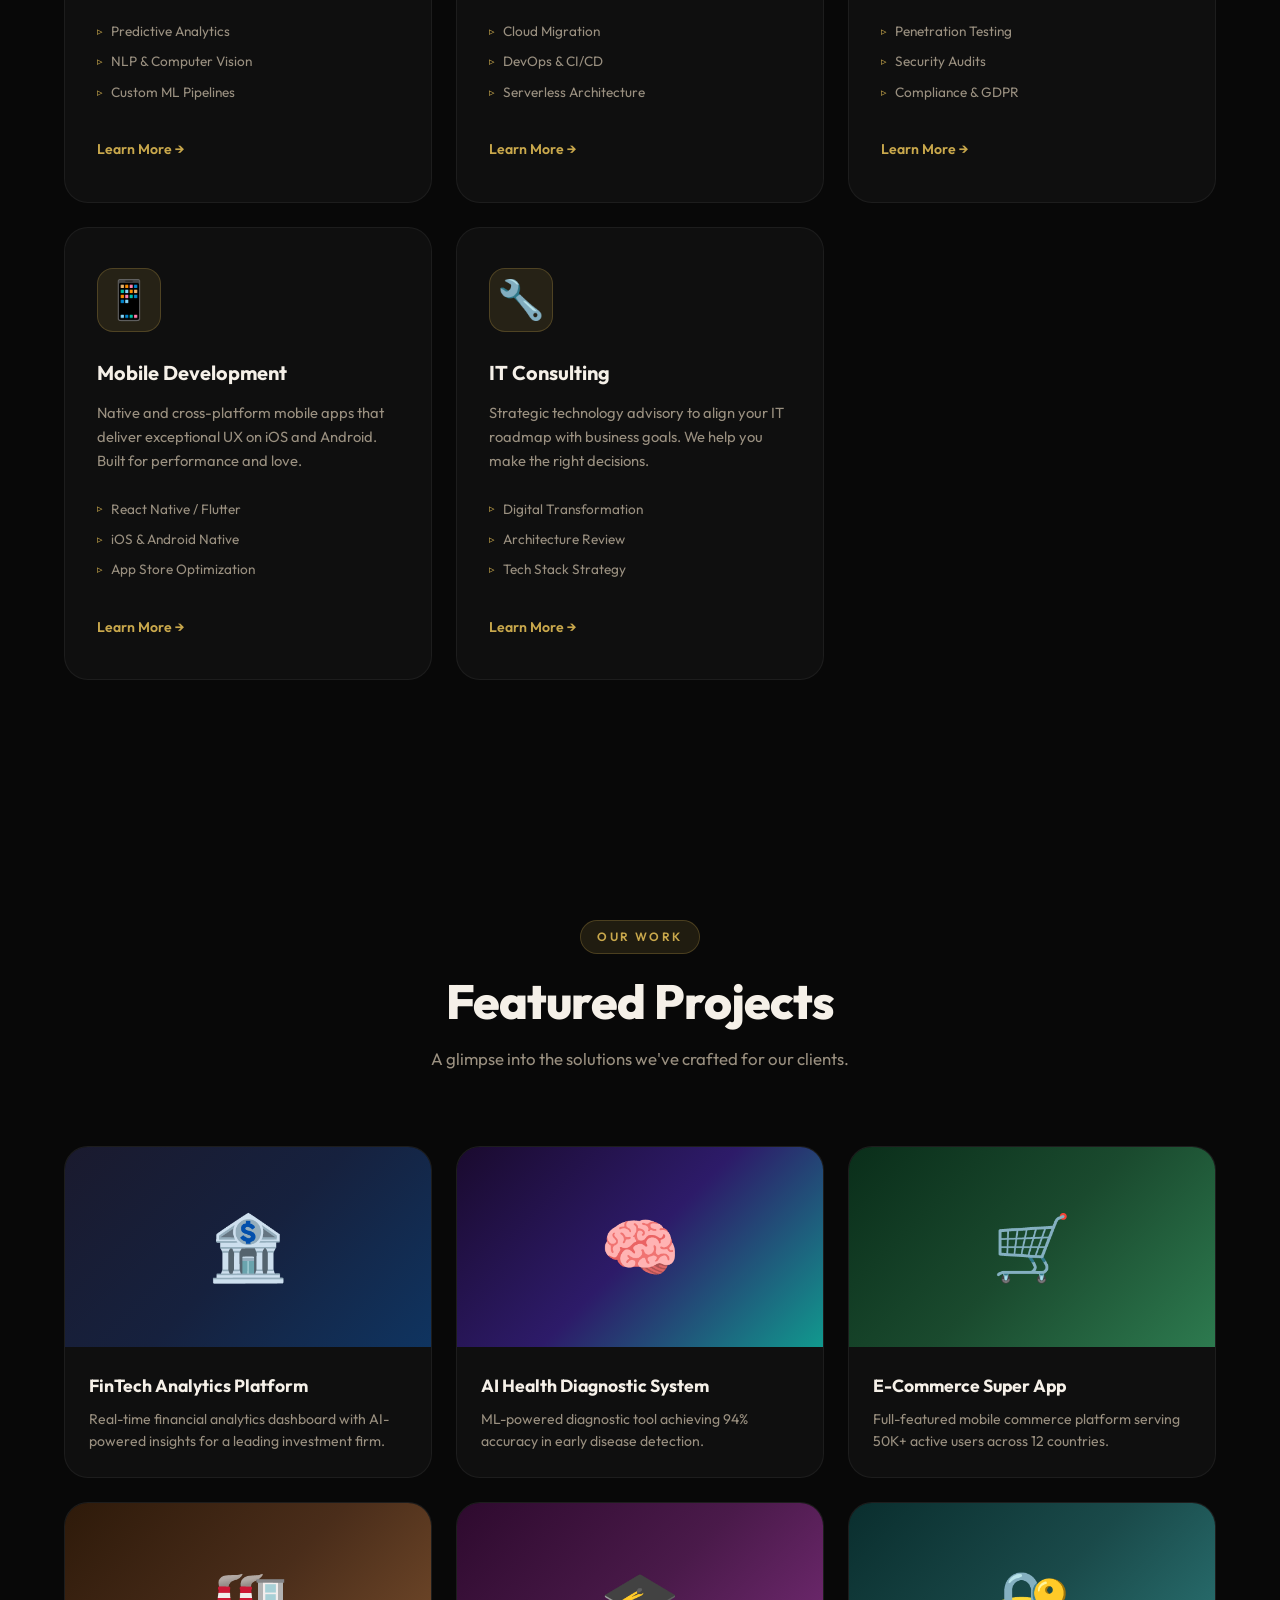
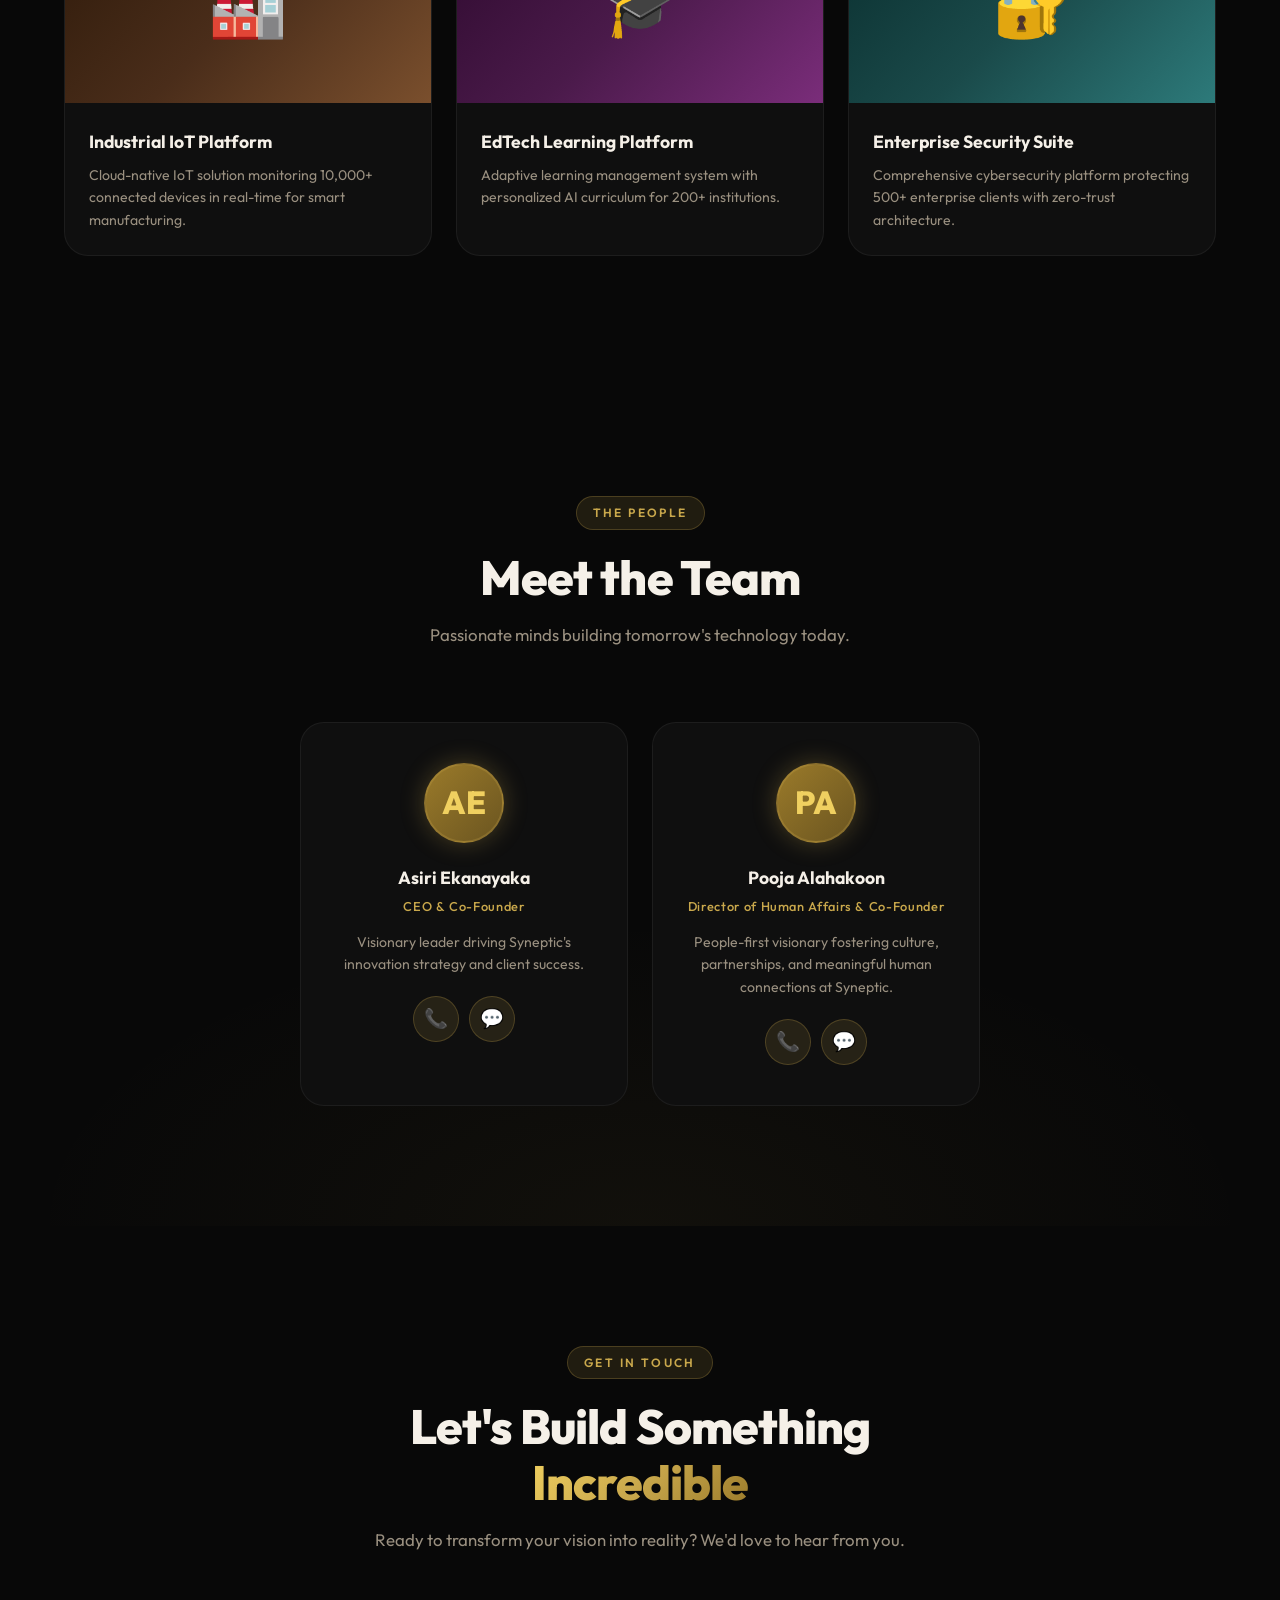
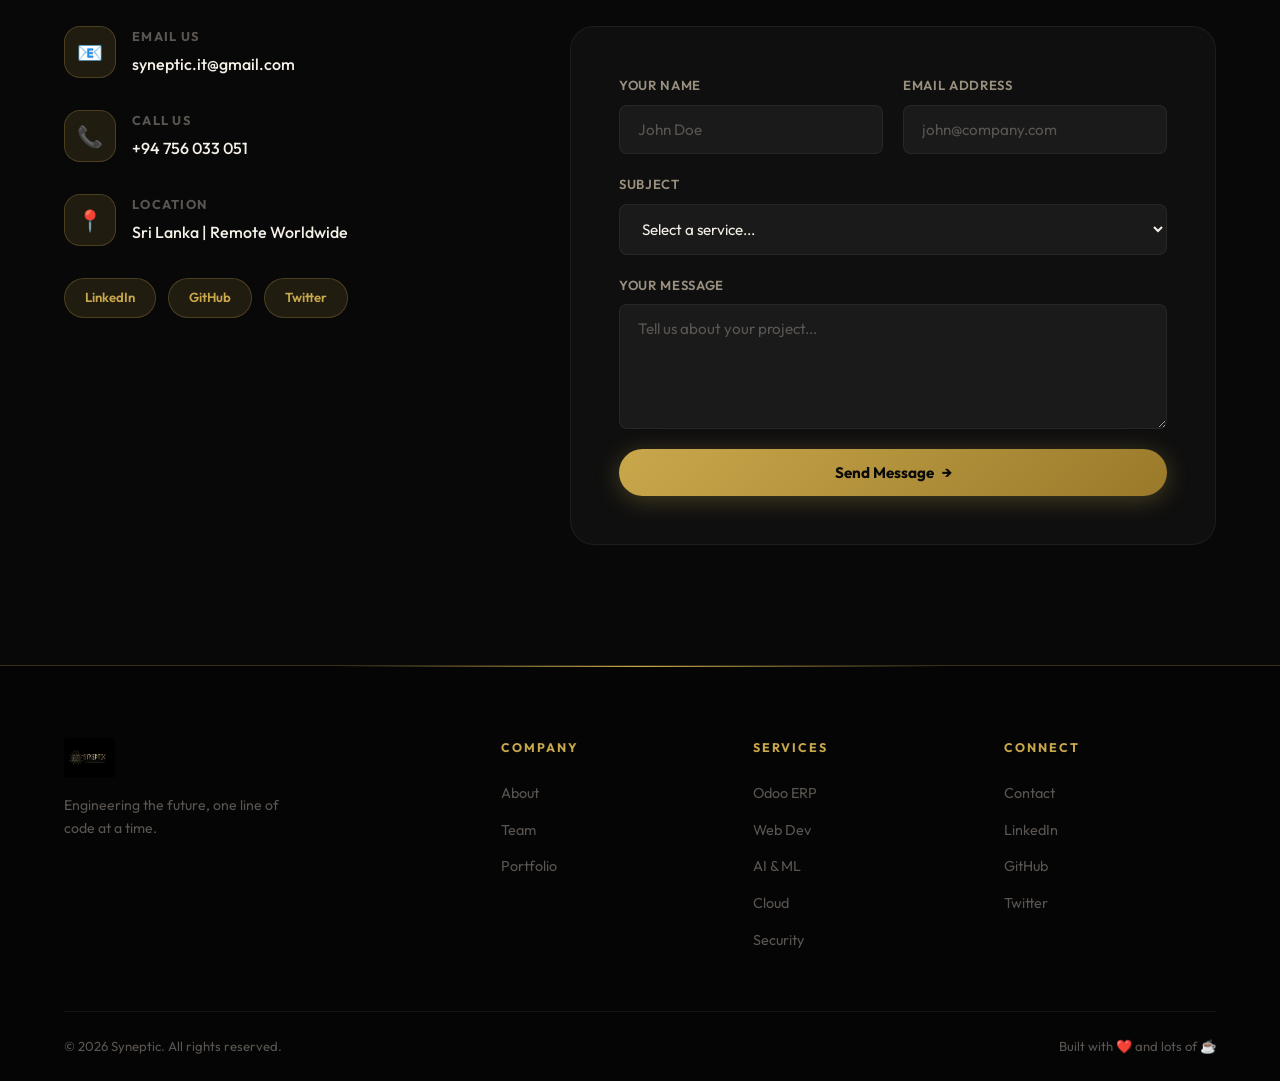
==== commit f27ada3e: "Create dedicated Odoo implementation and customization landing page" ====
--- a/index.html
+++ b/index.html
@@ -97,6 +97,7 @@
             <ul class="nav-links" id="navLinks">
                 <li><a href="#about" class="nav-link">About</a></li>
                 <li><a href="#services" class="nav-link">Services</a></li>
+                <li><a href="odoo/" class="nav-link">Odoo ERP</a></li>
                 <li><a href="#portfolio" class="nav-link">Portfolio</a></li>
                 <li><a href="#team" class="nav-link">Team</a></li>
                 <li><a href="#contact" class="nav-link">Contact</a></li>
@@ -613,6 +614,7 @@
                     <div class="footer-col">
                         <h4>Services</h4>
                         <ul>
+                            <li><a href="odoo/">Odoo ERP</a></li>
                             <li><a href="#services">Web Dev</a></li>
                             <li><a href="#services">AI & ML</a></li>
                             <li><a href="#services">Cloud</a></li>
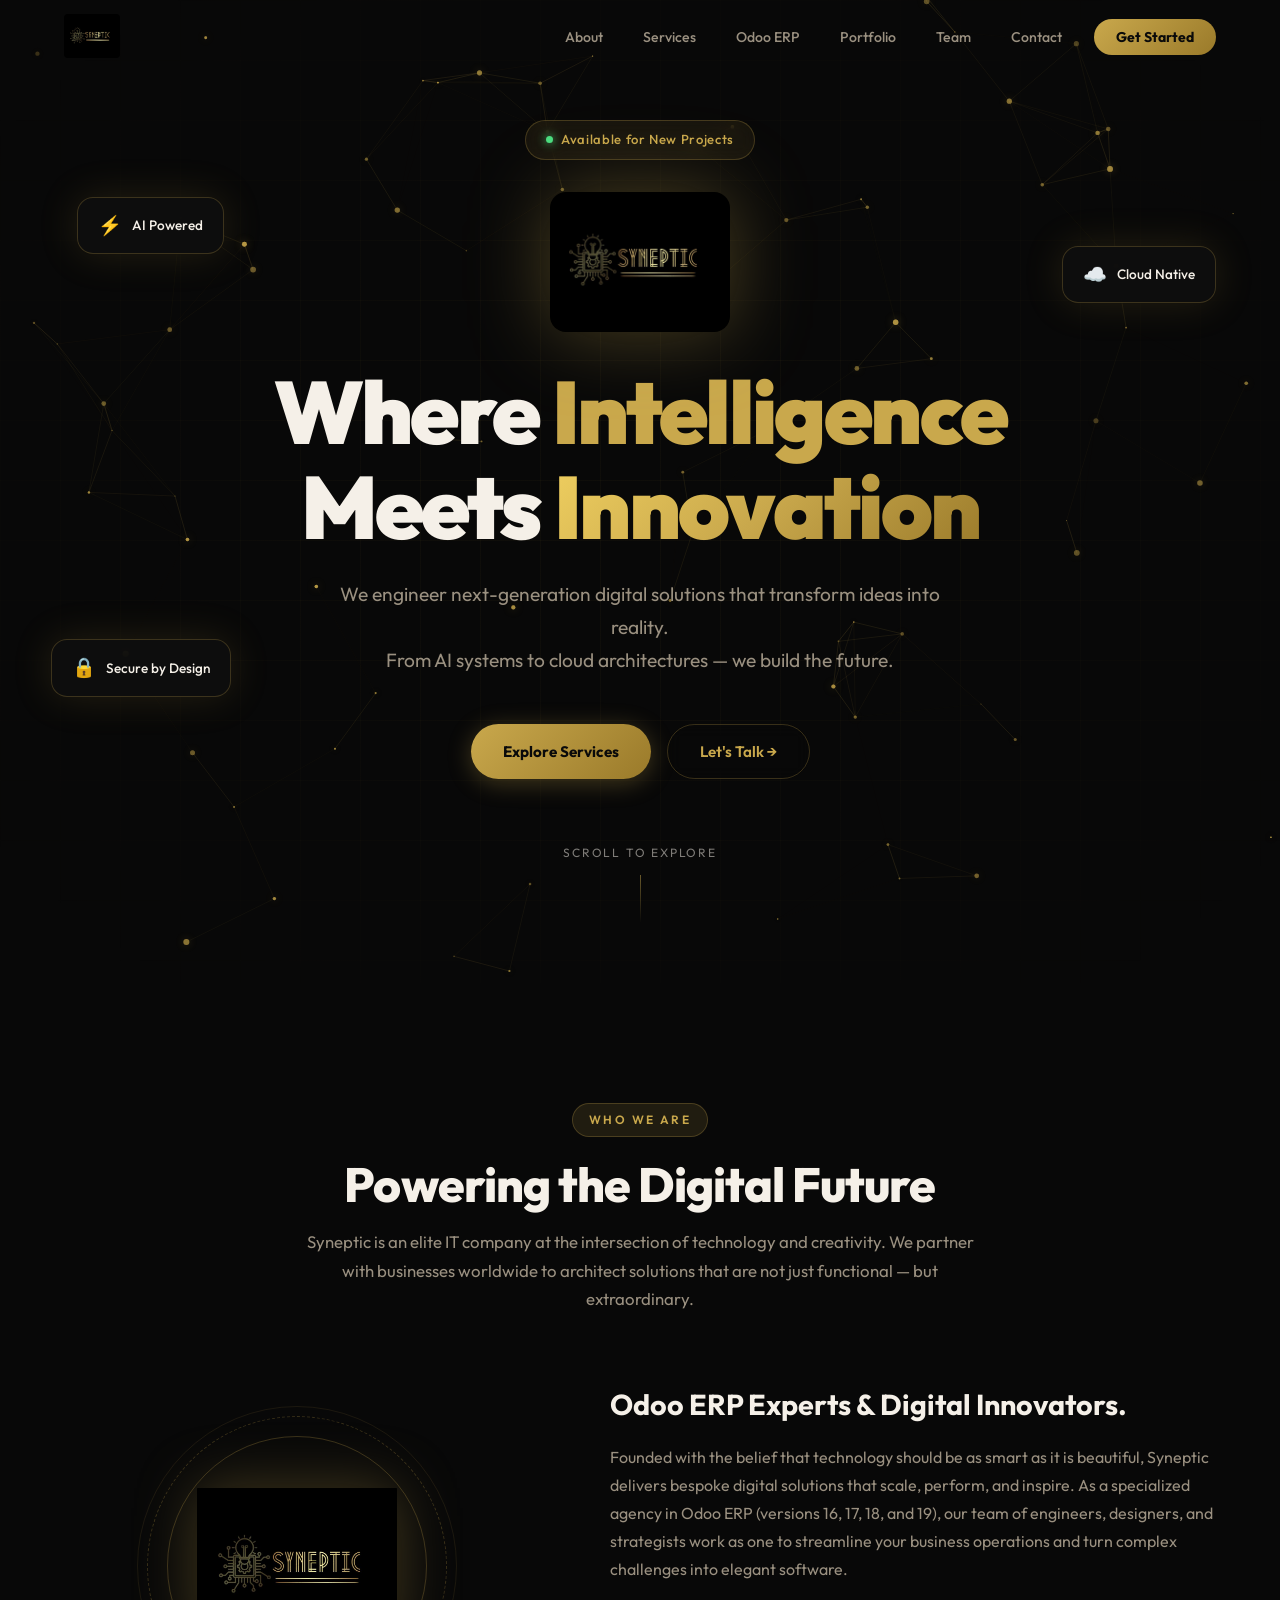
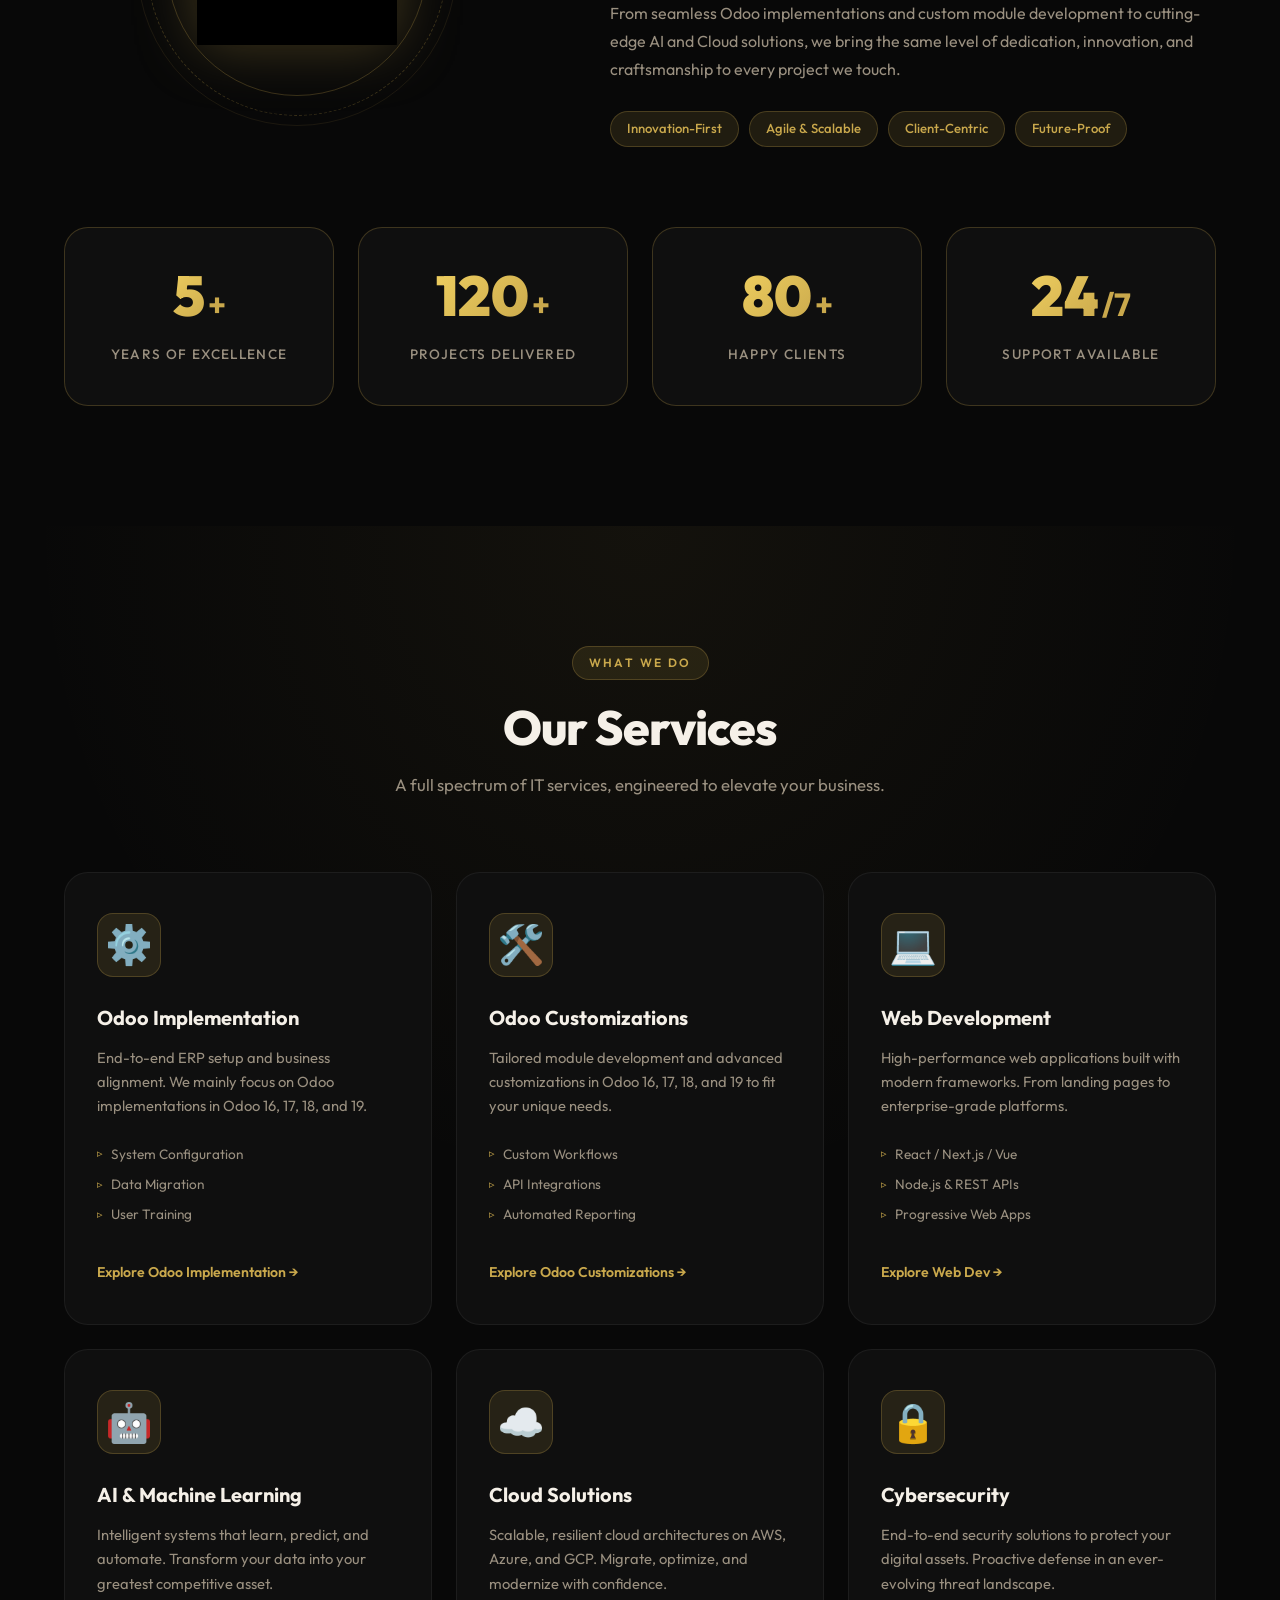
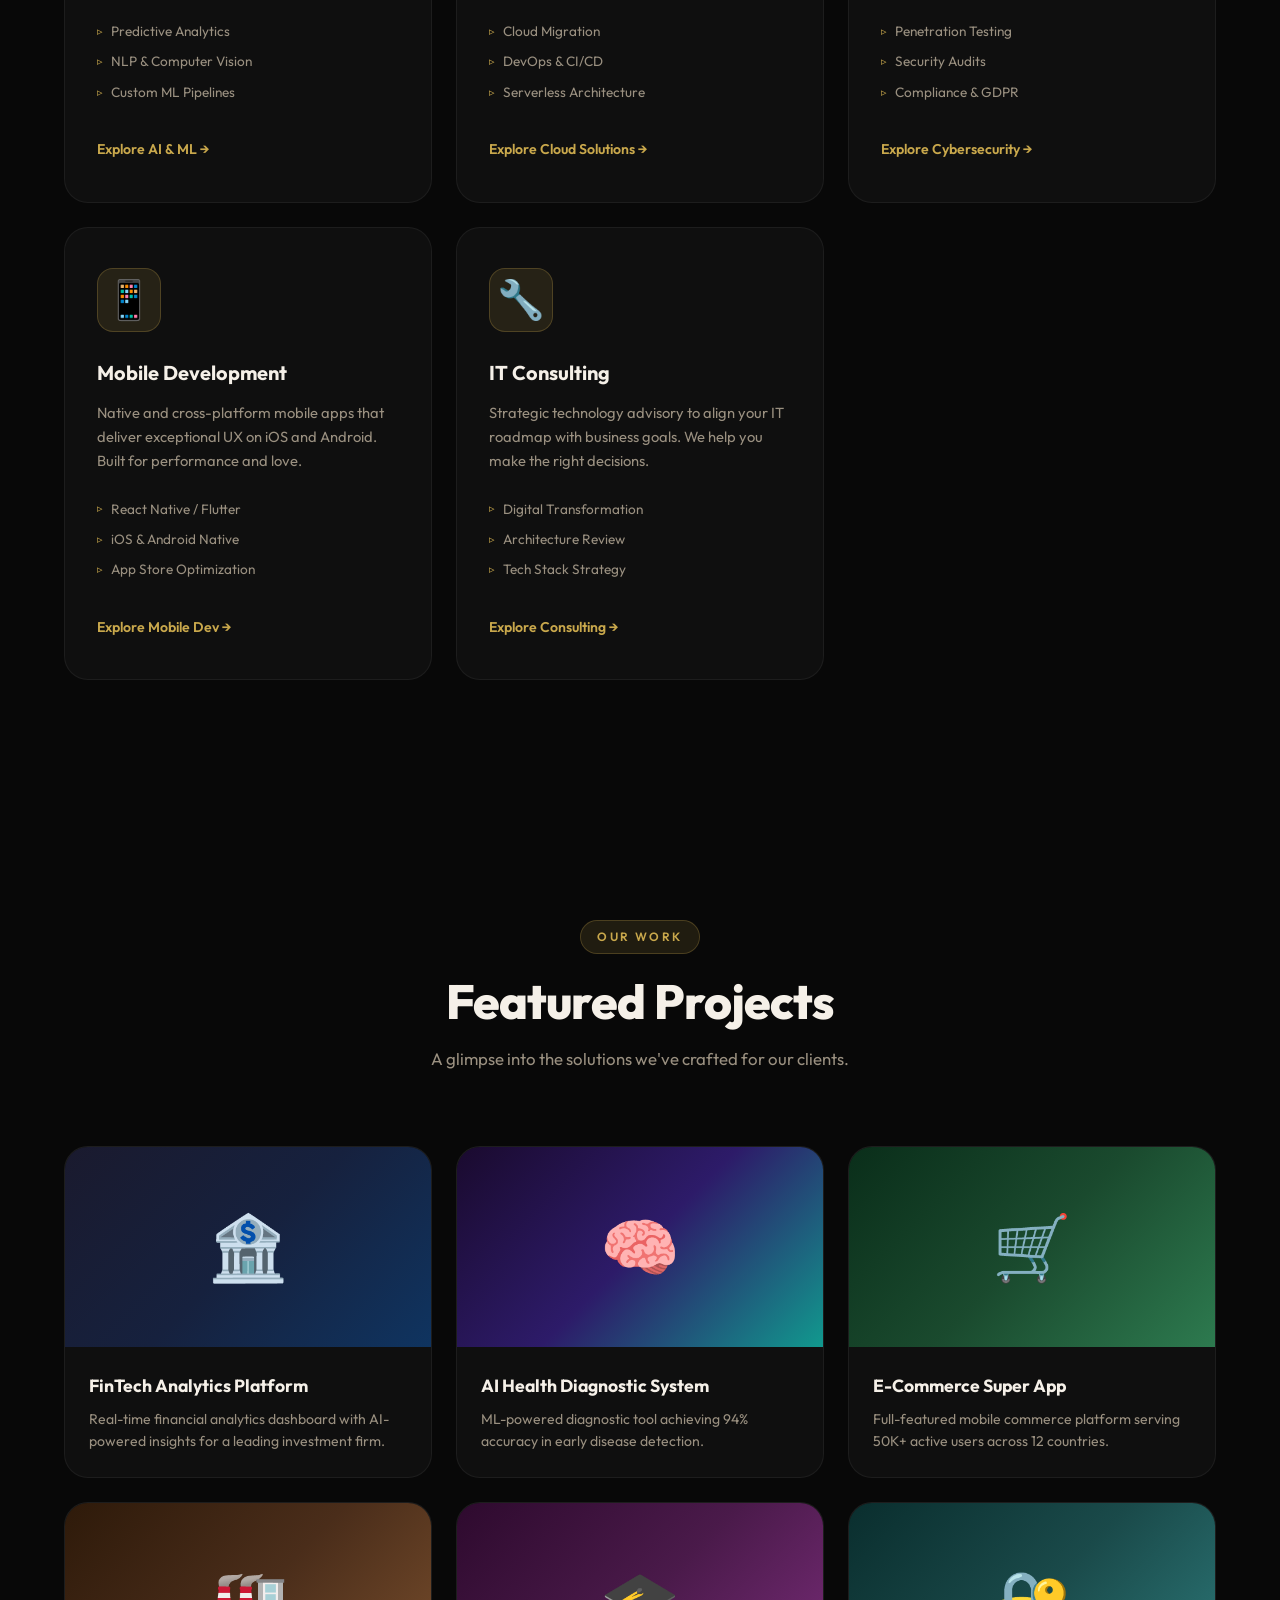
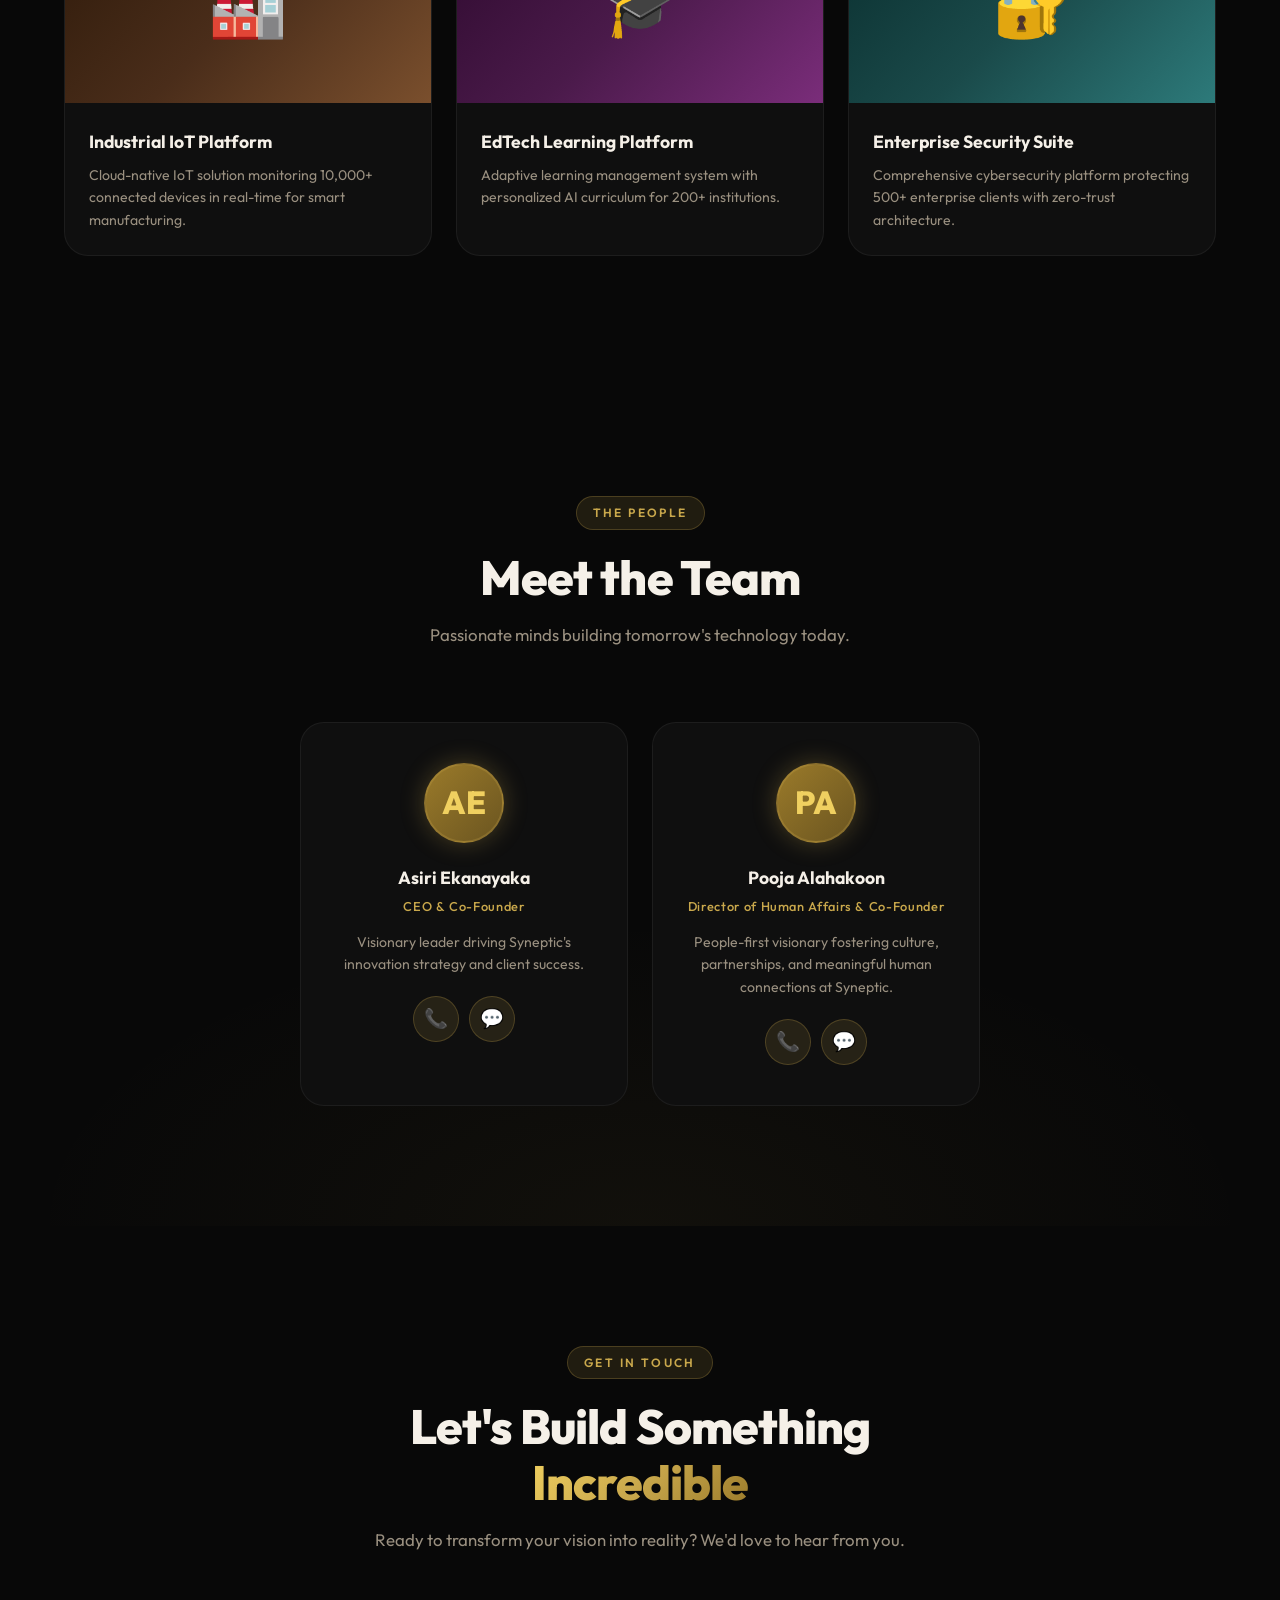
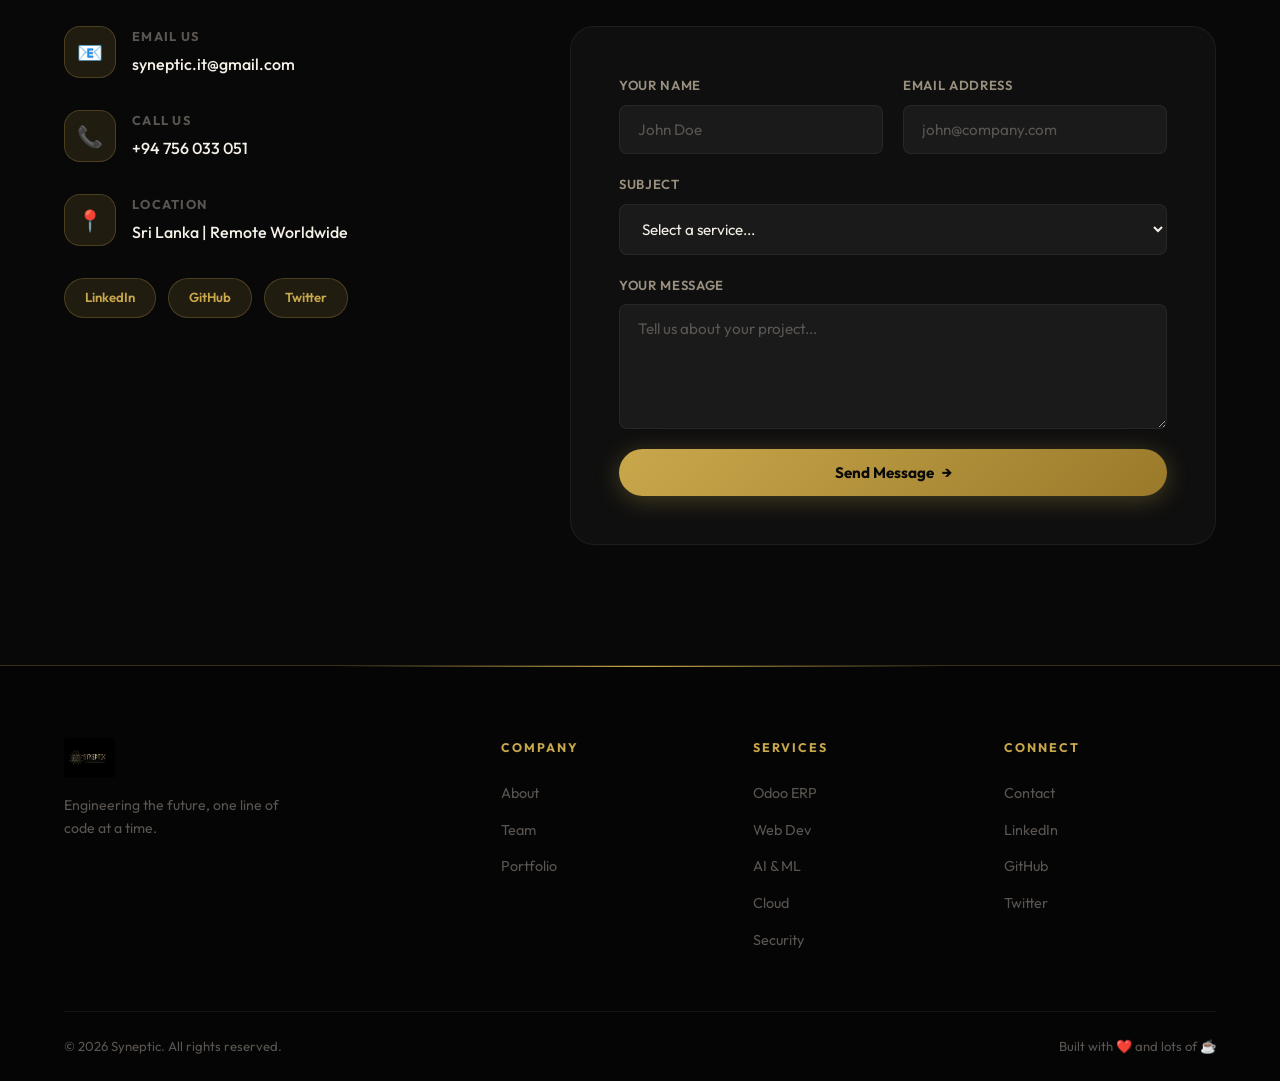
==== commit 4214b9b6: "Add full suite of custom-designed service landing pages and update routing/sitemaps" ====
--- a/index.html
+++ b/index.html
@@ -244,7 +244,7 @@
                         <li>Data Migration</li>
                         <li>User Training</li>
                     </ul>
-                    <a href="#contact" class="service-link" title="Contact us for Odoo implementation services" aria-label="Learn more about our Odoo Implementation services">Explore Odoo Implementation →</a>
+                    <a href="odoo/" class="service-link" title="Contact us for Odoo implementation services" aria-label="Learn more about our Odoo Implementation services">Explore Odoo Implementation →</a>
                 </div>
 
                 <div class="service-card reveal" data-delay="100">
@@ -258,7 +258,7 @@
                         <li>API Integrations</li>
                         <li>Automated Reporting</li>
                     </ul>
-                    <a href="#contact" class="service-link" title="Contact us for Odoo customization services" aria-label="Learn more about our Odoo Customization services">Explore Odoo Customizations →</a>
+                    <a href="odoo/" class="service-link" title="Contact us for Odoo customization services" aria-label="Learn more about our Odoo Customization services">Explore Odoo Customizations →</a>
                 </div>
 
                 <div class="service-card reveal" data-delay="200">
@@ -273,7 +273,7 @@
                         <li>Node.js & REST APIs</li>
                         <li>Progressive Web Apps</li>
                     </ul>
-                    <a href="#contact" class="service-link">Learn More →</a>
+                    <a href="web-development/" class="service-link" title="Go to Web Development" aria-label="Learn about Web Development">Explore Web Dev →</a>
                 </div>
 
                 <div class="service-card reveal" data-delay="100">
@@ -288,7 +288,7 @@
                         <li>NLP & Computer Vision</li>
                         <li>Custom ML Pipelines</li>
                     </ul>
-                    <a href="#contact" class="service-link">Learn More →</a>
+                    <a href="ai-machine-learning/" class="service-link" title="Go to AI & ML" aria-label="Learn about AI Solutions">Explore AI & ML →</a>
                 </div>
 
                 <div class="service-card reveal" data-delay="200">
@@ -303,7 +303,7 @@
                         <li>DevOps & CI/CD</li>
                         <li>Serverless Architecture</li>
                     </ul>
-                    <a href="#contact" class="service-link">Learn More →</a>
+                    <a href="cloud-solutions/" class="service-link" title="Go to Cloud Solutions" aria-label="Learn about Cloud Services">Explore Cloud Solutions →</a>
                 </div>
 
                 <div class="service-card reveal" data-delay="300">
@@ -318,7 +318,7 @@
                         <li>Security Audits</li>
                         <li>Compliance & GDPR</li>
                     </ul>
-                    <a href="#contact" class="service-link">Learn More →</a>
+                    <a href="cybersecurity/" class="service-link" title="Go to Cybersecurity" aria-label="Learn about Cybersecurity">Explore Cybersecurity →</a>
                 </div>
 
                 <div class="service-card reveal" data-delay="400">
@@ -333,7 +333,7 @@
                         <li>iOS & Android Native</li>
                         <li>App Store Optimization</li>
                     </ul>
-                    <a href="#contact" class="service-link">Learn More →</a>
+                    <a href="mobile-development/" class="service-link" title="Go to Mobile App Development" aria-label="Learn about Mobile Development">Explore Mobile Dev →</a>
                 </div>
 
                 <div class="service-card reveal" data-delay="500">
@@ -348,7 +348,7 @@
                         <li>Architecture Review</li>
                         <li>Tech Stack Strategy</li>
                     </ul>
-                    <a href="#contact" class="service-link">Learn More →</a>
+                    <a href="it-consulting/" class="service-link" title="Go to IT Consulting" aria-label="Learn about IT Consulting">Explore Consulting →</a>
                 </div>
 
             </div>
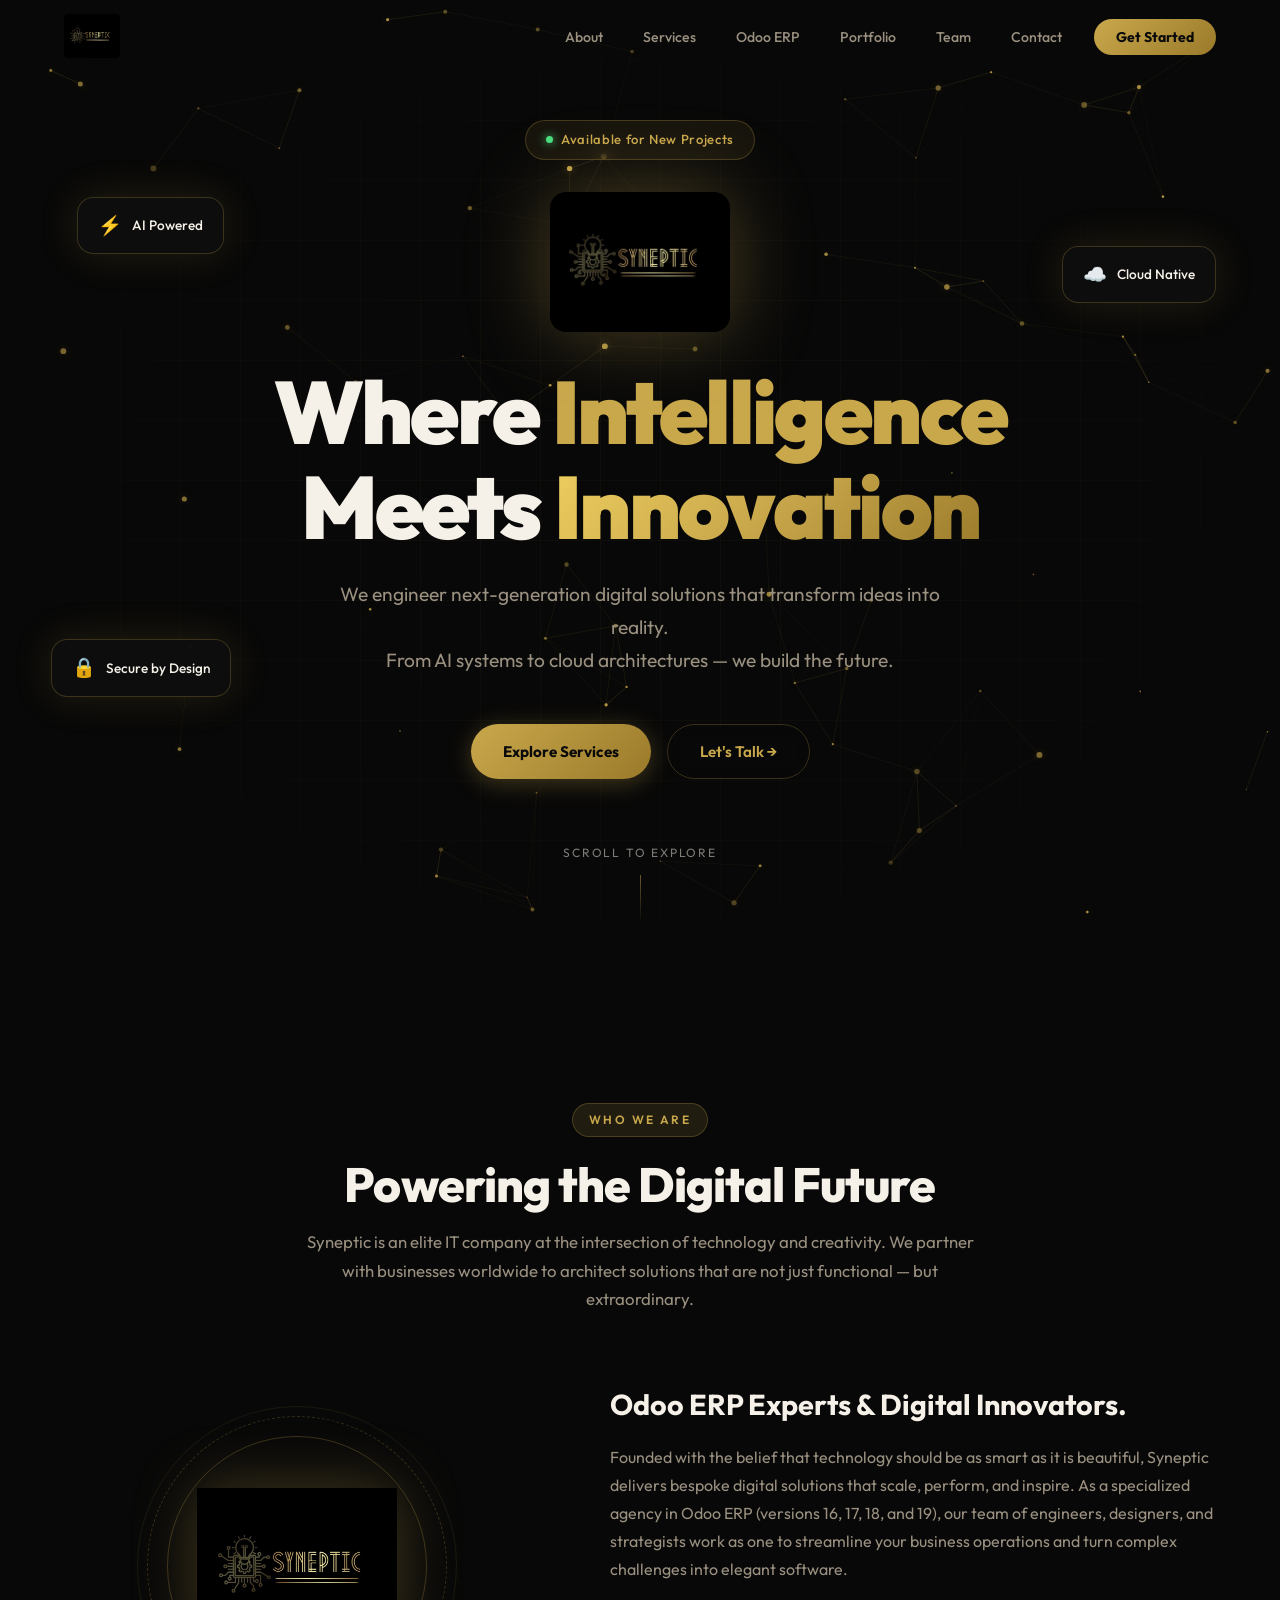
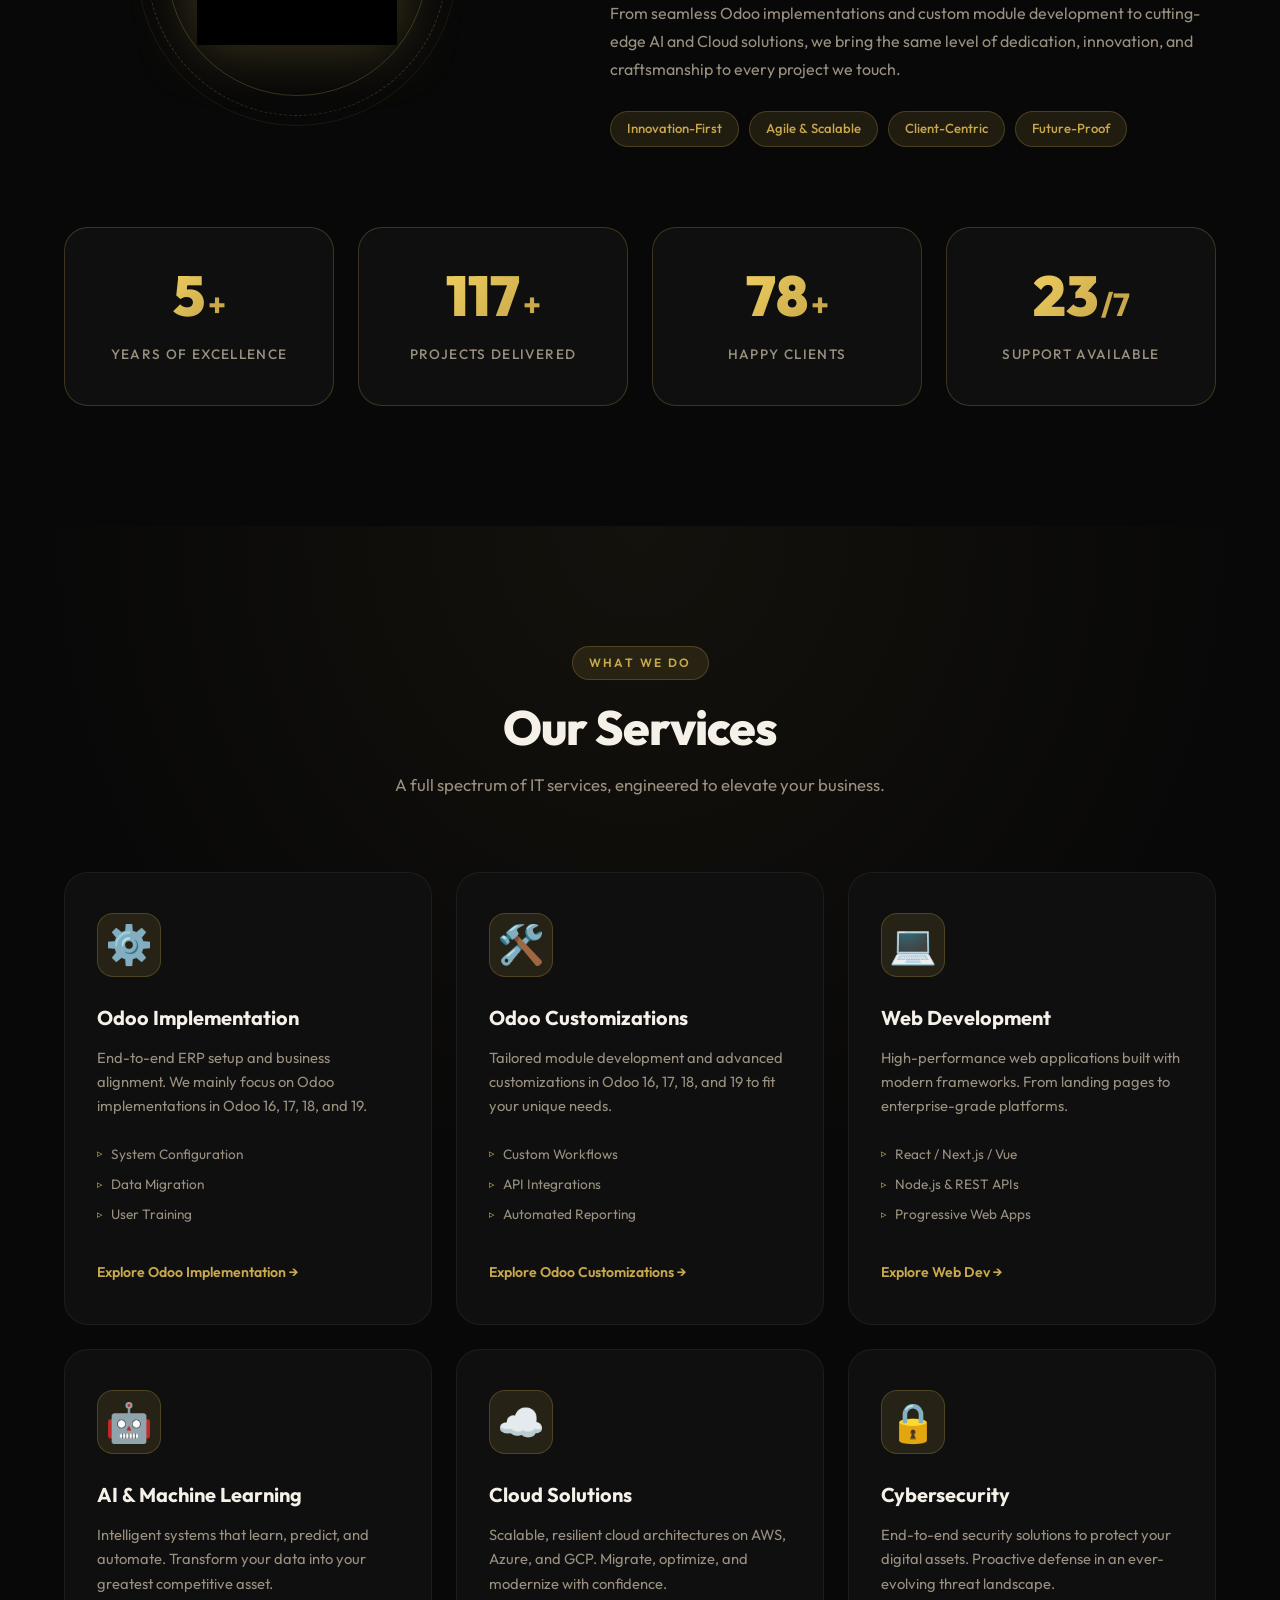
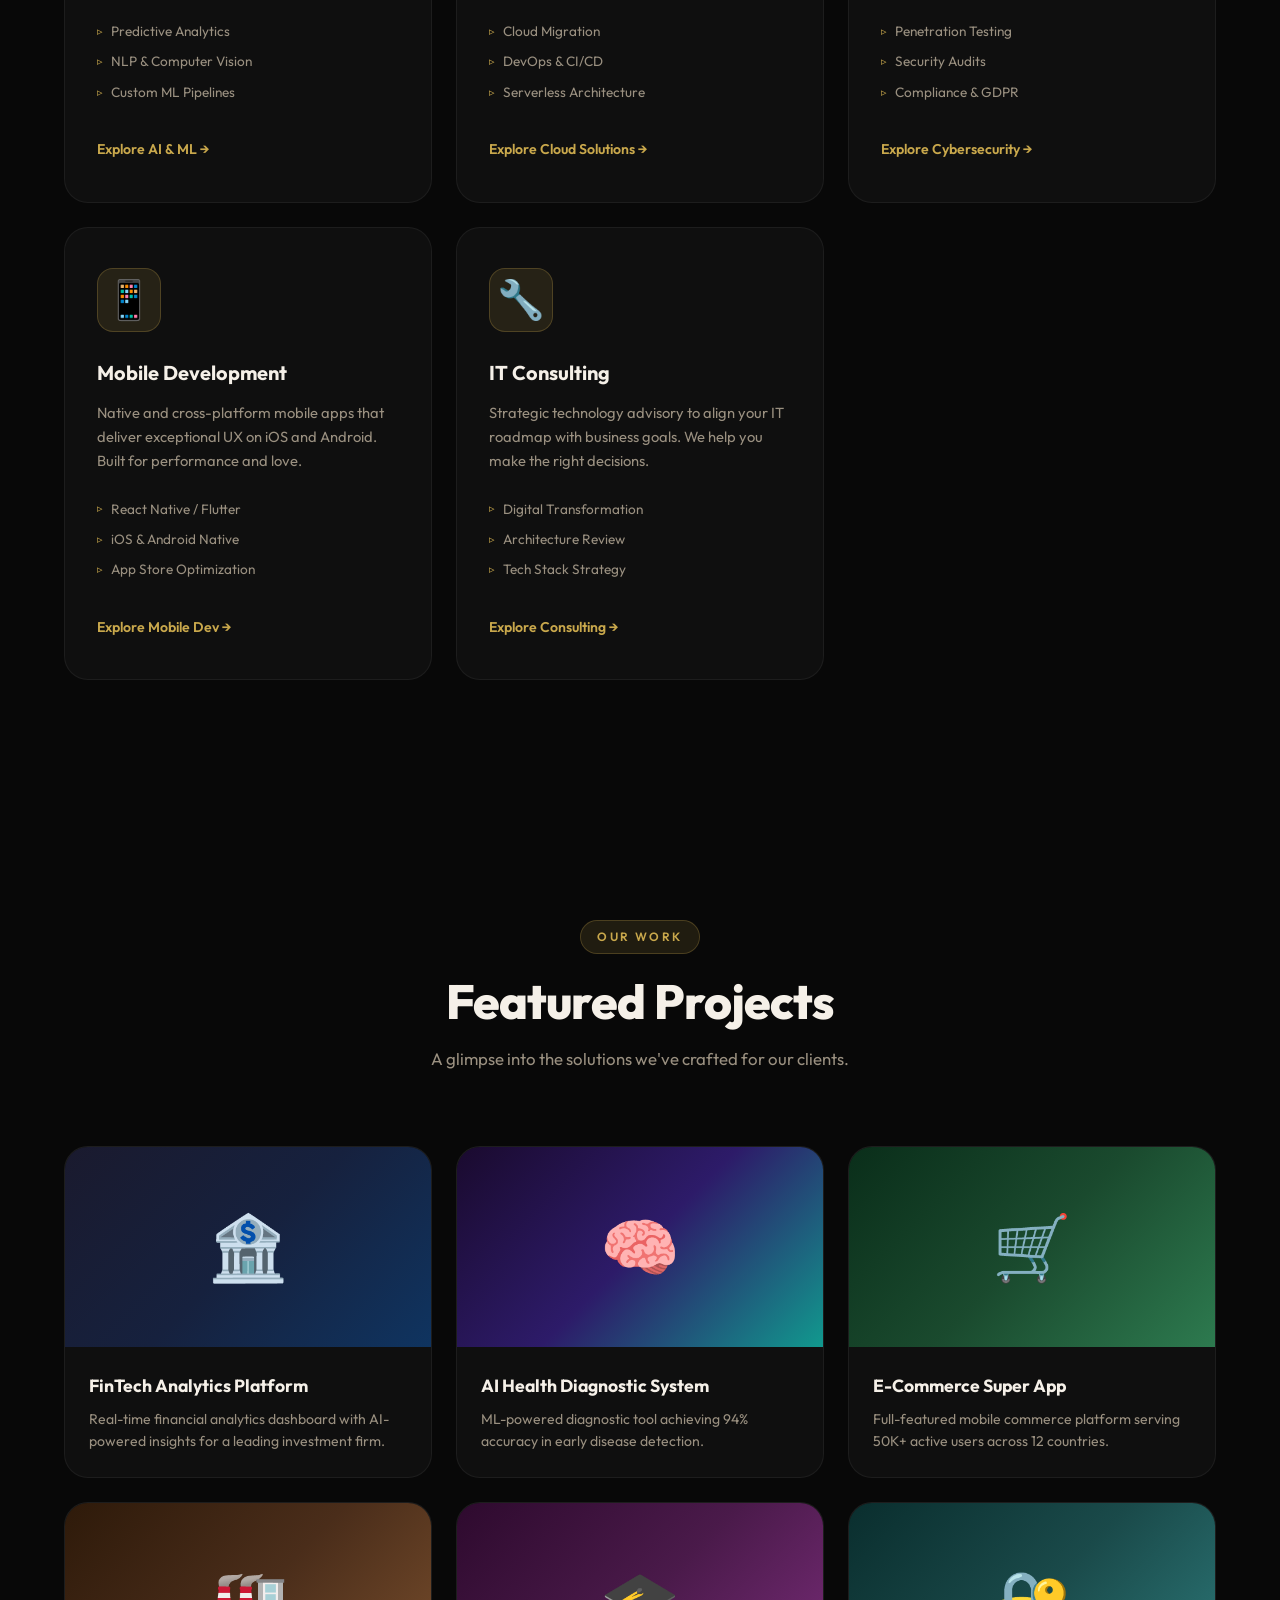
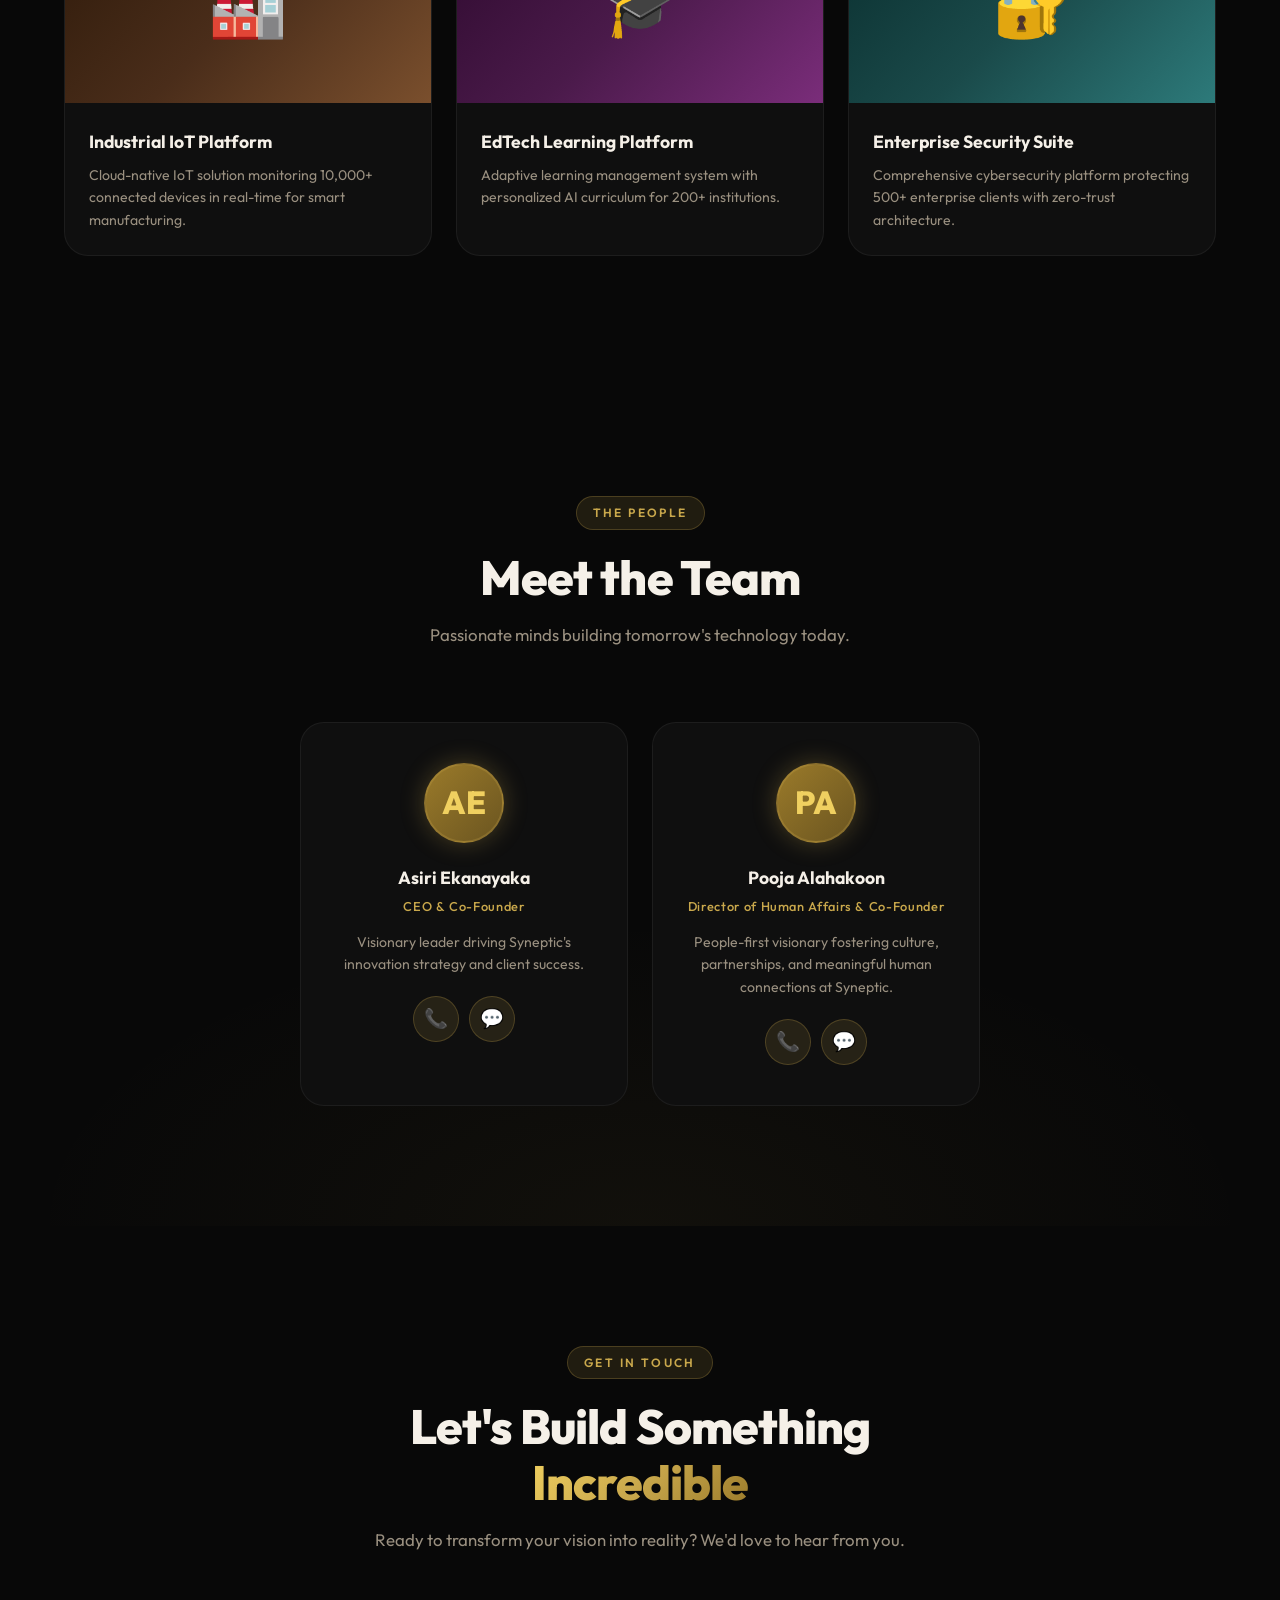
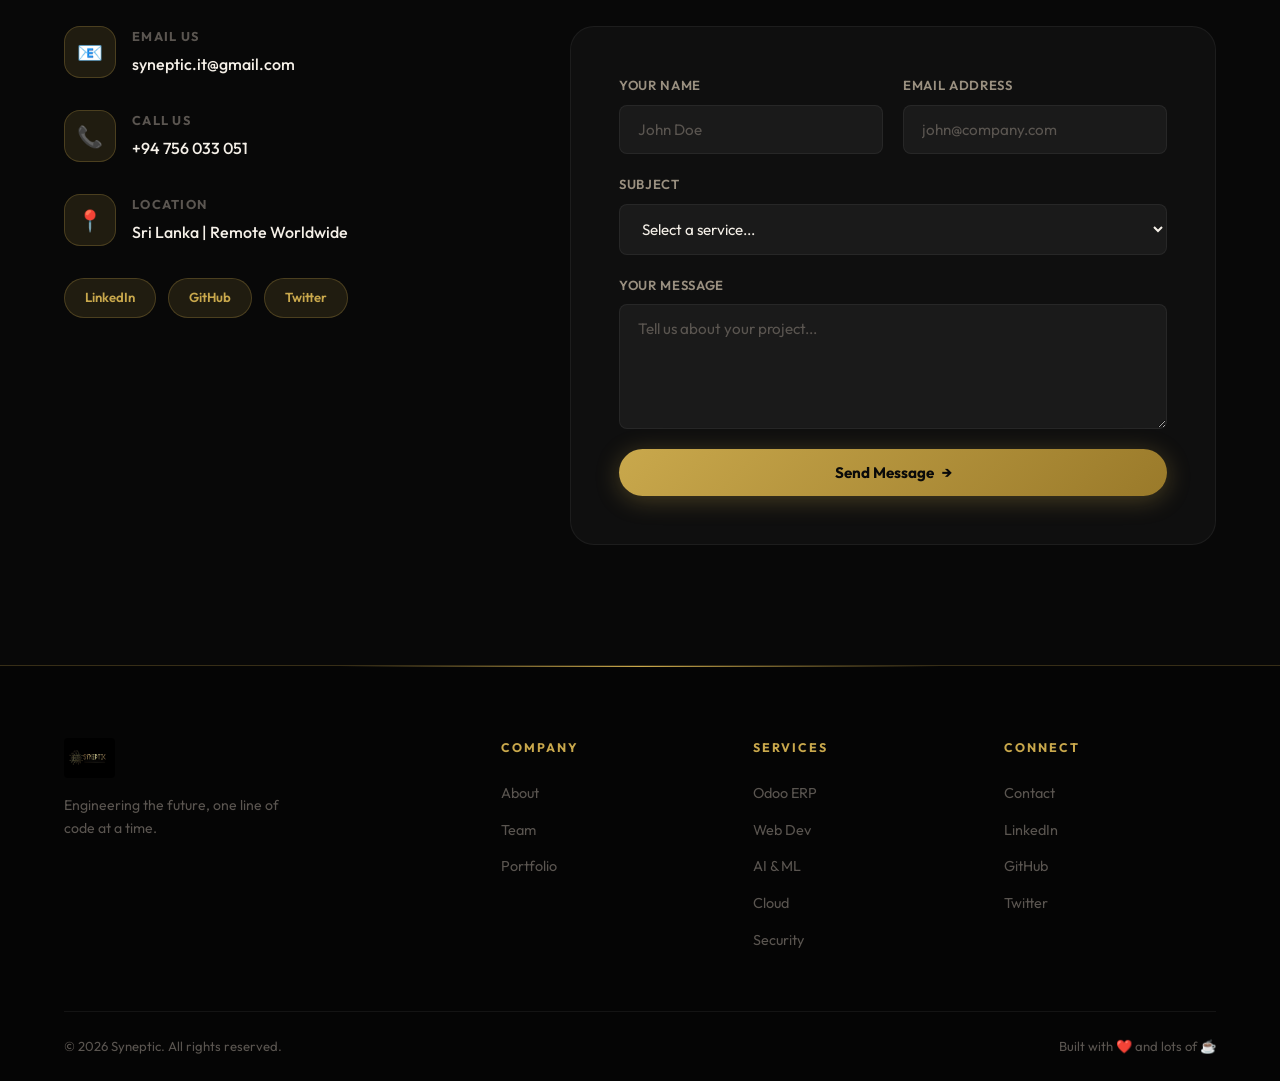
==== commit 3d057b03: "Enhance root SEO and add targeted JSON-LD schemas" ====
--- a/index.html
+++ b/index.html
@@ -4,26 +4,28 @@
 <head>
     <meta charset="UTF-8" />
     <meta name="viewport" content="width=device-width, initial-scale=1.0" />
-    <title>Syneptic | Where Intelligence Meets Innovation | IT & Odoo Experts</title>
+    <title>Syneptic | Expert Odoo Implementation, Customization & IT Services</title>
     <meta name="description"
-        content="Syneptic is a next-generation IT company delivering cutting-edge solutions in Odoo ERP (16, 17, 18, 19), software development, AI/ML, cloud, and cybersecurity." />
+        content="Syneptic is a top-tier IT company specializing in expert Odoo Implementation, Odoo Customization (16, 17, 18, 19), custom Web Development, AI, and Cloud Migrations." />
     <meta name="keywords"
-        content="Syneptic, IT company, software development, AI, cloud, cybersecurity, web development, Odoo implementation, Odoo customization, Odoo 16, Odoo 17, Odoo 18, Odoo 19" />
+        content="Odoo implementation company, Odoo customization, hire Odoo developers, Odoo ERP migration, Odoo 16, Odoo 17, Odoo 18, Odoo 19, web development services, AI algorithms, cloud migration, IT consulting, cybersecurity services, mobile app development, Syneptic, ERP solutions" />
     <link rel="canonical" href="https://syneptic.info/" />
     <meta name="author" content="Syneptic" />
+    <meta name="robots" content="index, follow, max-image-preview:large, max-snippet:-1, max-video-preview:-1" />
 
     <!-- Open Graph / Facebook -->
     <meta property="og:type" content="website" />
     <meta property="og:url" content="https://syneptic.info/" />
-    <meta property="og:title" content="Syneptic | Where Intelligence Meets Innovation" />
-    <meta property="og:description" content="Next-generation IT solutions and expert Odoo ERP implementation for a smarter world." />
+    <meta property="og:title" content="Syneptic | Expert Odoo Implementation & IT Services" />
+    <meta property="og:description" content="Transform your business with Syneptic's enterprise-grade Odoo ERP implementations, cutting-edge software development, and AI solutions." />
     <meta property="og:image" content="https://syneptic.info/logo.jpg" />
+    <meta property="og:site_name" content="Syneptic Tech" />
 
     <!-- Twitter -->
     <meta property="twitter:card" content="summary_large_image" />
     <meta property="twitter:url" content="https://syneptic.info/" />
-    <meta property="twitter:title" content="Syneptic | Where Intelligence Meets Innovation" />
-    <meta property="twitter:description" content="Next-generation IT solutions and expert Odoo ERP implementation for a smarter world." />
+    <meta property="twitter:title" content="Syneptic | Expert Odoo Implementation & IT Services" />
+    <meta property="twitter:description" content="Transform your business with Syneptic's enterprise-grade Odoo ERP implementations, cutting-edge software development, and AI solutions." />
     <meta property="twitter:image" content="https://syneptic.info/logo.jpg" />
 
     <!-- Favicon -->
@@ -31,52 +33,67 @@
 
     <!-- Structured Data (JSON-LD) -->
     <script type="application/ld+json">
-    {
-      "@context": "https://schema.org",
-      "@type": "ITUtility",
-      "name": "Syneptic",
-      "url": "https://syneptic.info/",
-      "logo": "https://syneptic.info/logo.jpg",
-      "image": "https://syneptic.info/logo.jpg",
-      "description": "Next-generation IT company prioritizing Odoo implementations in v16, v17, v18, and v19, along with software development, AI, and Cloud solutions.",
-      "telephone": "+94756033051",
-      "email": "syneptic.it@gmail.com",
-      "address": {
-        "@type": "PostalAddress",
-        "addressCountry": "LK"
+    [
+      {
+        "@context": "https://schema.org",
+        "@type": "ITUtility",
+        "name": "Syneptic",
+        "url": "https://syneptic.info/",
+        "logo": "https://syneptic.info/logo.jpg",
+        "image": "https://syneptic.info/logo.jpg",
+        "description": "Next-generation IT company prioritizing Odoo implementations globally in v16, v17, v18, and v19, along with advanced software development, AI, and Cloud solutions.",
+        "telephone": "+94756033051",
+        "email": "syneptic.it@gmail.com",
+        "address": {
+          "@type": "PostalAddress",
+          "addressCountry": "LK"
+        },
+        "founder": [
+          { "@type": "Person", "name": "Asiri Ekanayaka" },
+          { "@type": "Person", "name": "Pooja Alahakoon" }
+        ],
+        "sameAs": [
+          "https://github.com/syneptic"
+        ],
+        "makesOffer": [
+          {
+            "@type": "Offer",
+            "itemOffered": {
+              "@type": "Service",
+              "name": "Odoo Implementation Company",
+              "description": "End-to-end setup, data migration, and deployment of Odoo 16, 17, 18, and 19 for global enterprises."
+            }
+          },
+          {
+            "@type": "Offer",
+            "itemOffered": {
+              "@type": "Service",
+              "name": "Odoo Customizations & Integration",
+              "description": "Tailored module development, API integration, and bespoke workflows for Odoo."
+            }
+          },
+          {
+            "@type": "Offer",
+            "itemOffered": {
+              "@type": "Service",
+              "name": "Custom Web & Mobile Development",
+              "description": "High-performance web platforms and native mobile apps built with React, Next.js, Node.js, and Flutter."
+            }
+          }
+        ]
       },
-      "founder": [
-        {
-          "@type": "Person",
-          "name": "Asiri Ekanayaka"
-        },
-        {
-          "@type": "Person",
-          "name": "Pooja Alahakoon"
+      {
+        "@context": "https://schema.org",
+        "@type": "WebSite",
+        "url": "https://syneptic.info/",
+        "name": "Syneptic IT Services",
+        "potentialAction": {
+          "@type": "SearchAction",
+          "target": "https://syneptic.info/?q={search_term_string}",
+          "query-input": "required name=search_term_string"
         }
-      ],
-      "sameAs": [
-        "https://github.com/syneptic"
-      ],
-      "makesOffer": [
-        {
-          "@type": "Offer",
-          "itemOffered": {
-            "@type": "Service",
-            "name": "Odoo Implementation",
-            "description": "End-to-end setup and deployment of Odoo 16, 17, 18, and 19."
-          }
-        },
-        {
-          "@type": "Offer",
-          "itemOffered": {
-            "@type": "Service",
-            "name": "Odoo Customizations",
-            "description": "Tailored module development and advanced workflows for Odoo."
-          }
-        }
-      ]
-    }
+      }
+    ]
     </script>
     <link rel="preconnect" href="https://fonts.googleapis.com" />
     <link rel="preconnect" href="https://fonts.gstatic.com" crossorigin />
--- a/index.css
+++ b/index.css
@@ -759,6 +759,7 @@
   border: 1px solid var(--border-gold);
   opacity: 0;
   transition: opacity var(--transition);
+  pointer-events: none;
 }
 
 .service-card:hover {
